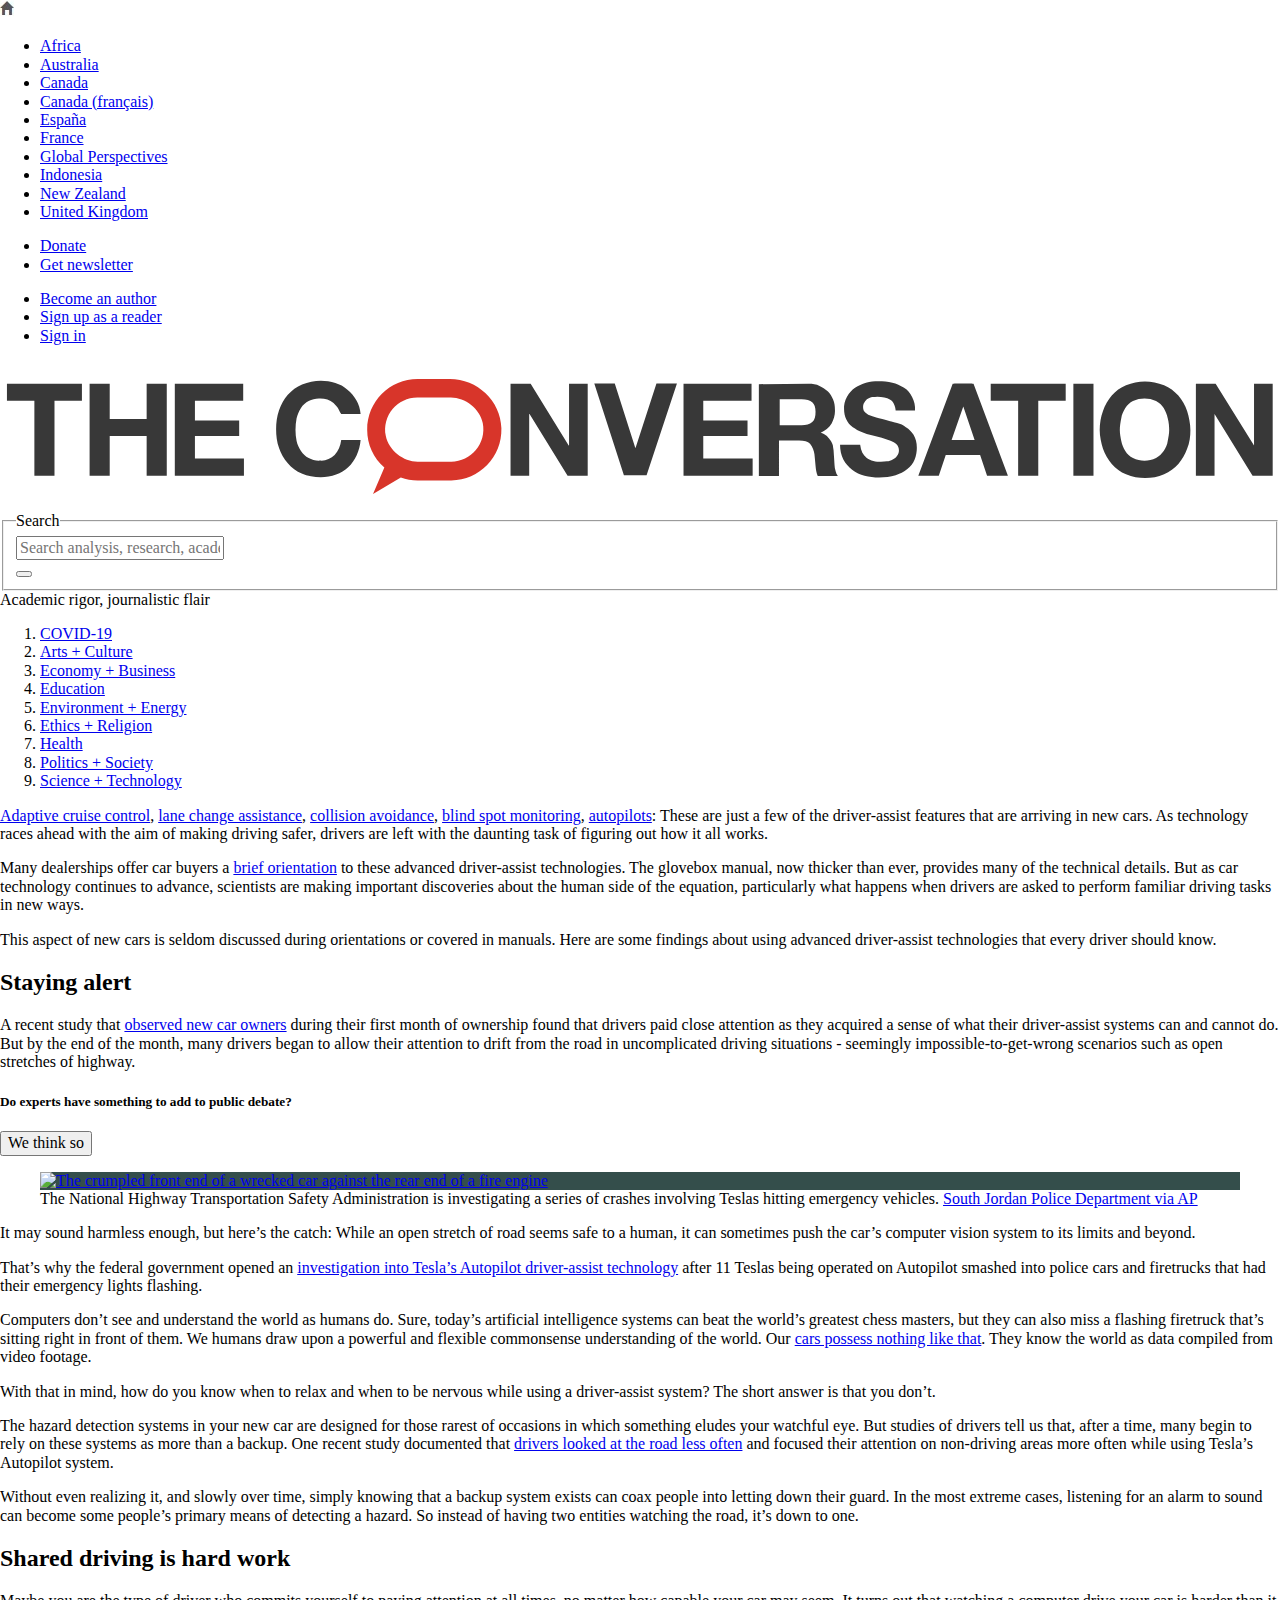
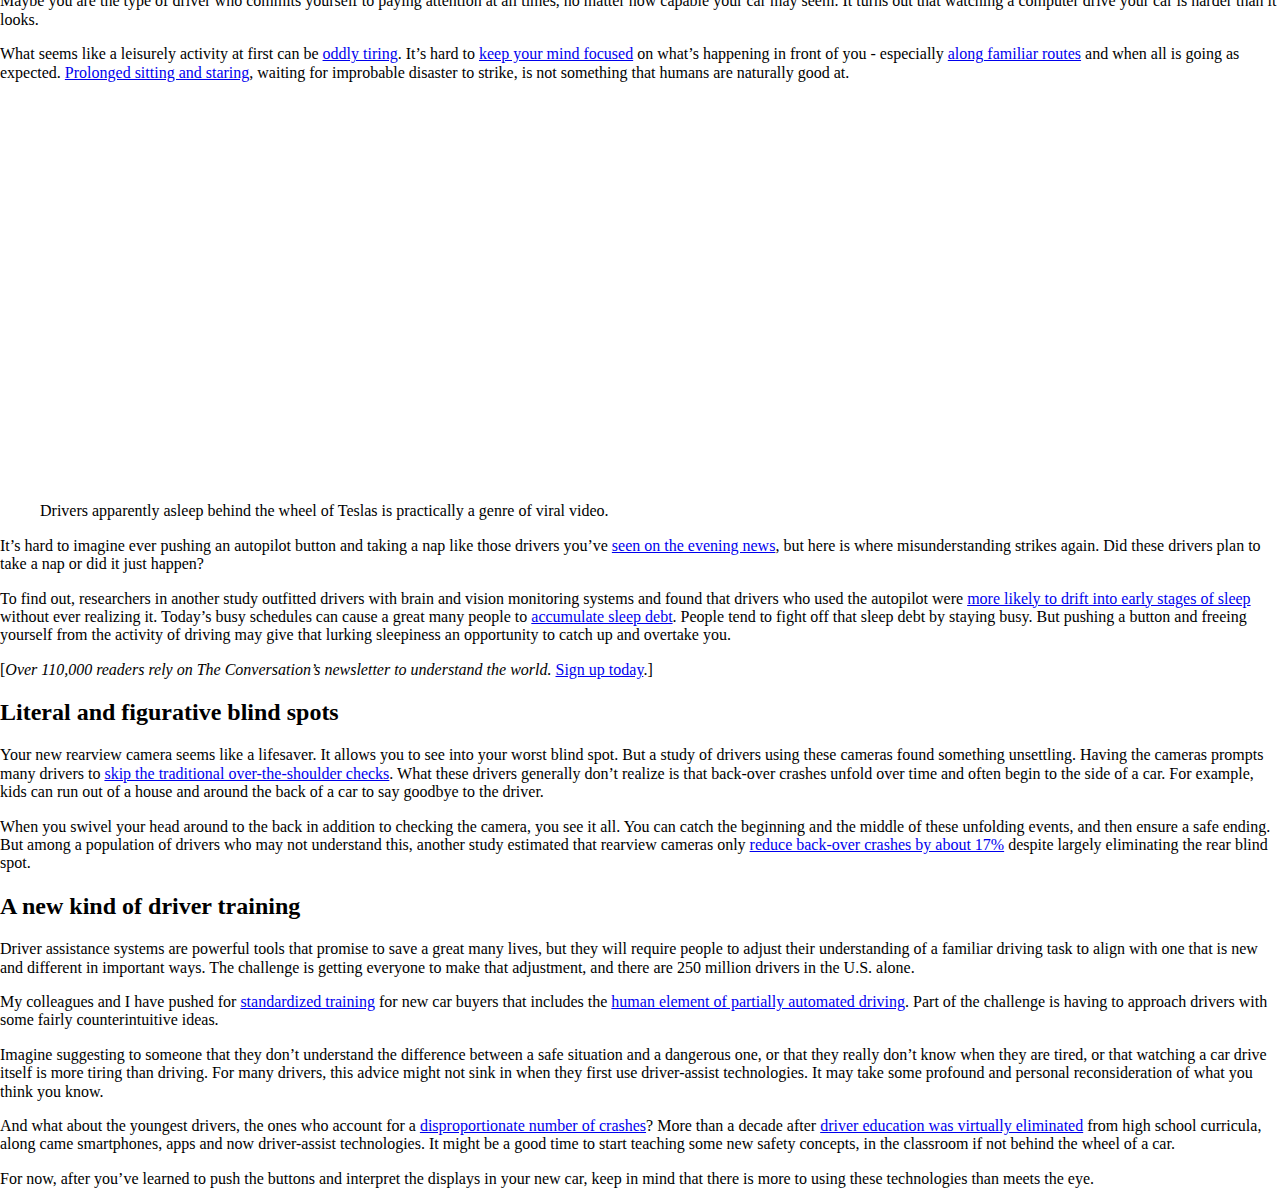
==== index2.html @ e0b4a84b "added main text and images, still needs revision" ====
<!DOCTYPE html>
<html lang="en">

<head>
    <meta charset="UTF-8">
    <meta http-equiv="X-UA-Compatible" content="IE=edge">
    <meta name="viewport" content="width=device-width, initial-scale=1.0">
    <title>Document</title>
    <link rel="stylesheet" href="style/normalize.css">
    <link rel="stylesheet" href="style/style.css">
</head>

<body>
    <div class="top-bar">
        <section class="top">
            <nav>
                <a href="https://theconversation.com/us">
                    <img src="imagenes/home.jpg" alt="home">
                </a>
            </nav>
            <nav class="top-bar">
                <ul class="menu">
                    <li class="region africa">
                        <a title="Africa edition" href="https://theconversation.com/africa">Africa</a>
                    </li>
                    <li class="region au">
                        <a title="Australia edition" href="https://theconversation.com/au">Australia</a>
                    </li>
                    <li class="region ca">
                        <a title="Canada edition" href="https://theconversation.com/ca">Canada</a>
                    </li>
                    <li class="region ca-fr">
                        <a title="Canada (français) edition" href="https://theconversation.com/ca-fr">Canada
                            (français)</a>
                    </li>
                    <li class="region es">
                        <a title="España edition" href="https://theconversation.com/es">España</a>
                    </li>
                    <li class="region fr">
                        <a title="France edition" href="https://theconversation.com/fr">France</a>
                    </li>
                    <li class="region global">
                        <a title="Global Perspectives edition" href="https://theconversation.com/global">Global
                            Perspectives</a>
                    </li>
                    <li class="region id">
                        <a title="Indonesia edition" href="https://theconversation.com/id">Indonesia</a>
                    </li>
                    <li class="region nz">
                        <a title="New Zealand edition" href="https://theconversation.com/nz">New Zealand</a>
                    </li>
                    <li class="region uk">
                        <a title="United Kingdom edition" href="https://theconversation.com/uk">United Kingdom</a>
                    </li>
                </ul>
            </nav>
            <nav class="promo">
                <ul class="topbar-item-list">
                    <li class="donate">
                        <a
                            href="https://donate.theconversation.com/us?utm_source=theconversation.com&amp;utm_medium=website&amp;utm_campaign=topbar">Donate</a>
                    </li>
                    <li>
                        <a title="Sign up to receive our daily email newsletter"
                            href="theconversation.com/us/newsletters/the-daily-3?utm_campaign=System&amp;utm_content=newsletter&amp;utm_medium=TopBar&amp;utm_source=theconversation.com">
                            Get newsletter
                        </a>
                    </li>
                </ul>
            </nav>
            <nav class="topbar-item-list">
                <ul>
                    <li class="author-signup">
                        <a href="theconversation.com/become-an-author">Become an author
                        </a>
                    </li>
                    <li class="reader-signup">
                        <a
                            href="theconversation.com/sign_up?return_to=/your-driver-assist-system-may-be-out-of-alignment-with-your-understanding-of-how-it-works-166471">Sign
                            up as a reader
                        </a>
                    </li>
                    <li class="reader-signin">
                        <a
                            href="theconversation.com/sign_in?return_to=/your-driver-assist-system-may-be-out-of-alignment-with-your-understanding-of-how-it-works-166471">Sign
                            in
                        </a>
                    </li>
                </ul>

            </nav>
        </section>
    </div>
    <section class="header">
        <div class="wrapper">
            <header class="cabecera">
                <a href="https://theconversation.com/us">
                    <img src="imagenes/logo-en-2dbf43368862bc522cc1bcb6ac5833fc.svg" alt="The conversation">
                </a>

                <!-- revisar esta parte post css-->

                <form class="masthead-search" action="/us/search" accept-charset="UTF-8" method="get">
                    <fieldset>
                        <legend>Search</legend>
                        <div class="row">
                            <div class="input-wrapper">
                                <label for="q"><i class="icon-search"></i></label>
                                <input type="text" name="q" id="q" value=""
                                    placeholder="Search analysis, research, academics…">
                            </div>
                            <button type="submit" class="button" value="Search"></button>
                        </div>
                    </fieldset>
                </form>
                <!-- revisar hasta aca-->
                <div class="tagline">
                    Academic rigor, journalistic flair
                </div>
            </header>
            <nav id="primary-nav">
                <ol>
                    <li class="covid-19">
                        <a class="idle" title="COVID-19" href="https://theconversation.com/us/covid-19">COVID-19
                        </a>
                    </li>
                    <li class="arts">
                        <a class="idle" title="Arts + Culture" href="https://theconversation.com/us/arts">Arts +
                            Culture</a>
                    </li>
                    <li class="business">
                        <a class="idle" title="Economy + Business"
                            href="https://theconversation.com/us/business">Economy + Business</a>
                    </li>
                    <li class="education">
                        <a class="idle" title="Education" href="https://theconversation.com/us/education">Education</a>
                    </li>
                    <li class="environment">
                        <a class="idle" title="Environment + Energy"
                            href="https://theconversation.com/us/environment">Environment + Energy</a>
                    </li>
                    <li class="ethics">
                        <a class="idle" title="Ethics + Religion" href="https://theconversation.com/us/ethics">Ethics +
                            Religion</a>
                    </li>
                    <li class="health">
                        <a class="idle" title="Health" href="https://theconversation.com/us/health">Health</a>
                    </li>
                    <li class="politics">
                        <a class="idle" title="Politics + Society"
                            href="https://theconversation.com/us/politics">Politics + Society</a>
                    </li>
                    <li class="technology">
                        <a class="current" title="Science + Technology"
                            href="https://theconversation.com/us/technology">Science + Technology</a>
                    </li>
                </ol>

            </nav>
        </div>
    </section>
    <div id="main">
        <!-- aca van las imagenes y el encabezado-->
        <div class="grid-ten large-grid-nine grid-last content-body content entry-content instapaper_body inline-promos"
            itemprop="articleBody">
            <p><a href="https://www.motortrend.com/features/adaptive-cruise-control/">Adaptive cruise control</a>, <a
                    href="https://www.jdpower.com/cars/shopping-guides/what-is-highway-driving-assist-and-how-does-it-work">lane
                    change assistance</a>, <a
                    href="https://www.pcmag.com/encyclopedia/term/collision-avoidance-system">collision avoidance</a>,
                <a href="https://www.motortrend.com/features/blind-spot-monitoring/">blind spot monitoring</a>, <a
                    href="https://www.automotive-technology.com/articles/the-world-of-autopilot-in-automotives">autopilots</a>:
                These are just a few of the driver-assist features that are arriving in new cars. As technology races
                ahead with the aim of making driving safer, drivers are left with the daunting task of figuring out how
                it all works. </p>

            <p>Many dealerships offer car buyers a <a href="https://doi.org/10.3141%2F2660-02">brief orientation</a> to
                these advanced driver-assist technologies. The glovebox manual, now thicker than ever, provides many of
                the technical details. But as car technology continues to advance, scientists are making important
                discoveries about the human side of the equation, particularly what happens when drivers are asked to
                perform familiar driving tasks in new ways. </p>

            <p>This aspect of new cars is seldom discussed during orientations or covered in manuals. Here are some
                findings about using advanced driver-assist technologies that every driver should know. </p>

            <h2>Staying alert</h2>

            <p>A recent study that <a
                    href="https://aaafoundation.org/understanding-the-impact-of-technology-do-advanced-driver-assistance-and-semi-automated-vehicle-systems-lead-to-improper-driving-behavior/">observed
                    new car owners</a> during their first month of ownership found that drivers paid close attention as
                they acquired a sense of what their driver-assist systems can and cannot do. But by the end of the
                month, many drivers began to allow their attention to drift from the road in uncomplicated driving
                situations - seemingly impossible-to-get-wrong scenarios such as open stretches of highway. </p>
            <div class="slot clear" data-id="17">
                <div class="promo">
                    <div class="MuiBoxroot-0-1-94 MuiBoxroot-0-1-95 makeStylesbox-0-1-93">
                        <div style="transition: opacity 300ms ease-in-out 0s; opacity: 1;">
                            <h5
                                class="MuiTypographyroot-0-1-110 makeStylestitle-0-1-96 MuiTypographyh5-0-1-119 makeStylesh5-0-1-101 MuiTypographycolorInherit-0-1-132">
                                Do experts have something to add to public debate?</h5><button
                                class="MuiButtonBaseroot-0-1-171 MuiButtonroot-0-1-143 makeStylesroot-0-1-141 MuiButtoncontained-0-1-151 makeStylesbutton-0-1-140 MuiButtoncontainedPrimary-0-1-152"
                                tabindex="0" type="button"><span class="MuiButtonlabel-0-1-144">We think so</span><span
                                    class="MuiTouchRippleroot-0-1-174"></span></button>
                        </div>
                    </div>
                </div>
            </div>

            <figure class="align-right zoomable">
                <a
                    href="https://images.theconversation.com/files/422490/original/file-20210921-19-3ij9sy.jpg?ixlib=rb-1.1.0&amp;q=45&amp;auto=format&amp;w=1000&amp;fit=clip">
                    <div class="placeholder-container"
                        style="--aspect-ratio-percent:133.33333333333331%;background-color:#344e4b"><img
                            alt="The crumpled front end of a wrecked car against the rear end of a fire engine"
                            class=" lazyloaded"
                            data-src="https://images.theconversation.com/files/422490/original/file-20210921-19-3ij9sy.jpg?ixlib=rb-1.1.0&amp;q=45&amp;auto=format&amp;w=237&amp;fit=clip"
                            data-srcset="https://images.theconversation.com/files/422490/original/file-20210921-19-3ij9sy.jpg?ixlib=rb-1.1.0&amp;q=45&amp;auto=format&amp;w=600&amp;h=800&amp;fit=crop&amp;dpr=1 600w, https://images.theconversation.com/files/422490/original/file-20210921-19-3ij9sy.jpg?ixlib=rb-1.1.0&amp;q=30&amp;auto=format&amp;w=600&amp;h=800&amp;fit=crop&amp;dpr=2 1200w, https://images.theconversation.com/files/422490/original/file-20210921-19-3ij9sy.jpg?ixlib=rb-1.1.0&amp;q=15&amp;auto=format&amp;w=600&amp;h=800&amp;fit=crop&amp;dpr=3 1800w, https://images.theconversation.com/files/422490/original/file-20210921-19-3ij9sy.jpg?ixlib=rb-1.1.0&amp;q=45&amp;auto=format&amp;w=754&amp;h=1005&amp;fit=crop&amp;dpr=1 754w, https://images.theconversation.com/files/422490/original/file-20210921-19-3ij9sy.jpg?ixlib=rb-1.1.0&amp;q=30&amp;auto=format&amp;w=754&amp;h=1005&amp;fit=crop&amp;dpr=2 1508w, https://images.theconversation.com/files/422490/original/file-20210921-19-3ij9sy.jpg?ixlib=rb-1.1.0&amp;q=15&amp;auto=format&amp;w=754&amp;h=1005&amp;fit=crop&amp;dpr=3 2262w"
                            sizes="(min-width: 1466px) 754px, (max-width: 599px) 100vw, (min-width: 600px) 600px, 237px"
                            srcset="https://images.theconversation.com/files/422490/original/file-20210921-19-3ij9sy.jpg?ixlib=rb-1.1.0&amp;q=45&amp;auto=format&amp;w=600&amp;h=800&amp;fit=crop&amp;dpr=1 600w, https://images.theconversation.com/files/422490/original/file-20210921-19-3ij9sy.jpg?ixlib=rb-1.1.0&amp;q=30&amp;auto=format&amp;w=600&amp;h=800&amp;fit=crop&amp;dpr=2 1200w, https://images.theconversation.com/files/422490/original/file-20210921-19-3ij9sy.jpg?ixlib=rb-1.1.0&amp;q=15&amp;auto=format&amp;w=600&amp;h=800&amp;fit=crop&amp;dpr=3 1800w, https://images.theconversation.com/files/422490/original/file-20210921-19-3ij9sy.jpg?ixlib=rb-1.1.0&amp;q=45&amp;auto=format&amp;w=754&amp;h=1005&amp;fit=crop&amp;dpr=1 754w, https://images.theconversation.com/files/422490/original/file-20210921-19-3ij9sy.jpg?ixlib=rb-1.1.0&amp;q=30&amp;auto=format&amp;w=754&amp;h=1005&amp;fit=crop&amp;dpr=2 1508w, https://images.theconversation.com/files/422490/original/file-20210921-19-3ij9sy.jpg?ixlib=rb-1.1.0&amp;q=15&amp;auto=format&amp;w=754&amp;h=1005&amp;fit=crop&amp;dpr=3 2262w"
                            src="https://images.theconversation.com/files/422490/original/file-20210921-19-3ij9sy.jpg?ixlib=rb-1.1.0&amp;q=45&amp;auto=format&amp;w=237&amp;fit=clip">
                    </div>
                    <div class="enlarge_hint"></div>
                </a>
                <figcaption>
                    <span class="caption">The National Highway Transportation Safety Administration is investigating a
                        series of crashes involving Teslas hitting emergency vehicles.</span>
                    <span class="attribution"><a class="source"
                            href="https://newsroom.ap.org/detail/TeslaCrashUtah/135a0ad365bc49db8376c2238c305377/photo">South
                            Jordan Police Department via AP</a></span>
                </figcaption>
            </figure>

            <p>It may sound harmless enough, but here’s the catch: While an open stretch of road seems safe to a human,
                it can sometimes push the car’s computer vision system to its limits and beyond.</p>

            <p>That’s why the federal government opened an <a
                    href="https://theconversation.com/why-the-feds-are-investigating-teslas-autopilot-and-what-that-means-for-the-future-of-self-driving-cars-166307">investigation
                    into Tesla’s Autopilot driver-assist technology</a> after 11 Teslas being operated on Autopilot
                smashed into police cars and firetrucks that had their emergency lights flashing.</p>

            <p>Computers don’t see and understand the world as humans do. Sure, today’s artificial intelligence systems
                can beat the world’s greatest chess masters, but they can also miss a flashing firetruck that’s sitting
                right in front of them. We humans draw upon a powerful and flexible commonsense understanding of the
                world. Our <a
                    href="https://theconversation.com/an-ai-expert-explains-why-its-hard-to-give-computers-something-you-take-for-granted-common-sense-165600">cars
                    possess nothing like that</a>. They know the world as data compiled from video footage. </p>

            <p>With that in mind, how do you know when to relax and when to be nervous while using a driver-assist
                system? The short answer is that you don’t.</p>

            <p>The hazard detection systems in your new car are designed for those rarest of occasions in which
                something eludes your watchful eye. But studies of drivers tell us that, after a time, many begin to
                rely on these systems as more than a backup. One recent study documented that <a
                    href="https://doi.org/10.1016/j.aap.2021.106348">drivers looked at the road less often</a> and
                focused their attention on non-driving areas more often while using Tesla’s Autopilot system. </p>

            <p>Without even realizing it, and slowly over time, simply knowing that a backup system exists can coax
                people into letting down their guard. In the most extreme cases, listening for an alarm to sound can
                become some people’s primary means of detecting a hazard. So instead of having two entities watching the
                road, it’s down to one.</p>

            <h2>Shared driving is hard work</h2>

            <p>Maybe you are the type of driver who commits yourself to paying attention at all times, no matter how
                capable your car may seem. It turns out that watching a computer drive your car is harder than it looks.
            </p>

            <p>What seems like a leisurely activity at first can be <a
                    href="https://doi.org/10.1518%2F001872008X312152">oddly tiring</a>. It’s hard to <a
                    href="https://doi.org/10.1177%2F0018720813495280">keep your mind focused</a> on what’s happening in
                front of you - especially <a href="https://doi.org/10.1016/j.aap.2013.04.003">along familiar routes</a>
                and when all is going as expected. <a href="https://doi.org/10.1080%2F17470214808416738">Prolonged
                    sitting and staring</a>, waiting for improbable disaster to strike, is not something that humans are
                naturally good at. </p>

            <figure>
                <div class="placeholder-container" style="--aspect-ratio-percent:56.25%;background-color:#fff"><iframe
                        class=" lazyloaded"
                        data-src="https://www.youtube.com/embed/fc-ZWkcltec?wmode=transparent&amp;start=0"
                        frameborder="0" allowfullscreen="" width="100%" height="400"></iframe></div>
                <figcaption><span class="caption">Drivers apparently asleep behind the wheel of Teslas is practically a
                        genre of viral video.</span></figcaption>
            </figure>

            <p>It’s hard to imagine ever pushing an autopilot button and taking a nap like those drivers you’ve <a
                    href="https://www.nbcnews.com/nightly-news/video/tesla-driver-caught-on-camera-apparently-asleep-at-the-wheel-68543557694">seen
                    on the evening news</a>, but here is where misunderstanding strikes again. Did these drivers plan to
                take a nap or did it just happen? </p>

            <p>To find out, researchers in another study outfitted drivers with brain and vision monitoring systems and
                found that drivers who used the autopilot were <a href="https://doi.org/10.1093/sleep/zsz067.192">more
                    likely to drift into early stages of sleep</a> without ever realizing it. Today’s busy schedules can
                cause a great many people to <a
                    href="https://sleepeducation.org/cdc-americans-sleep-deprived/">accumulate sleep debt</a>. People
                tend to fight off that sleep debt by staying busy. But pushing a button and freeing yourself from the
                activity of driving may give that lurking sleepiness an opportunity to catch up and overtake you. </p>

            <p>[<em>Over 110,000 readers rely on The Conversation’s newsletter to understand the world.</em> <a
                    href="https://theconversation.com/us/newsletters/the-daily-3?utm_source=TCUS&amp;utm_medium=inline-link&amp;utm_campaign=newsletter-text&amp;utm_content=100Ksignup">Sign
                    up today</a>.]</p>

            <h2>Literal and figurative blind spots</h2>

            <p>Your new rearview camera seems like a lifesaver. It allows you to see into your worst blind spot. But a
                study of drivers using these cameras found something unsettling. Having the cameras prompts many drivers
                to <a href="https://doi.org/10.1016/j.aap.2015.11.030">skip the traditional over-the-shoulder
                    checks</a>. What these drivers generally don’t realize is that back-over crashes unfold over time
                and often begin to the side of a car. For example, kids can run out of a house and around the back of a
                car to say goodbye to the driver. </p>

            <p>When you swivel your head around to the back in addition to checking the camera, you see it all. You can
                catch the beginning and the middle of these unfolding events, and then ensure a safe ending. But among a
                population of drivers who may not understand this, another study estimated that rearview cameras only <a
                    href="https://doi.org/10.1080/15389588.2017.1317758">reduce back-over crashes by about 17%</a>
                despite largely eliminating the rear blind spot.</p>

            <h2>A new kind of driver training</h2>

            <p>Driver assistance systems are powerful tools that promise to save a great many lives, but they will
                require people to adjust their understanding of a familiar driving task to align with one that is new
                and different in important ways. The challenge is getting everyone to make that adjustment, and there
                are 250 million drivers in the U.S. alone. </p>

            <p>My colleagues and I have pushed for <a href="https://doi.org/10.1177%2F1555343419830901">standardized
                    training</a> for new car buyers that includes the <a href="https://doi.org/10.1145/2830565">human
                    element of partially automated driving</a>. Part of the challenge is having to approach drivers with
                some fairly counterintuitive ideas. </p>

            <p>Imagine suggesting to someone that they don’t understand the difference between a safe situation and a
                dangerous one, or that they really don’t know when they are tired, or that watching a car drive itself
                is more tiring than driving. For many drivers, this advice might not sink in when they first use
                driver-assist technologies. It may take some profound and personal reconsideration of what you think you
                know.</p>

            <p>And what about the youngest drivers, the ones who account for a <a
                    href="https://aaafoundation.org/rates-motor-vehicle-crashes-injuries-deaths-relation-driver-age-united-states-2014-2015/">disproportionate
                    number of crashes</a>? More than a decade after <a
                    href="https://www.sfgate.com/bayarea/article/High-schools-curb-driver-s-ed-as-interest-dies-3287757.php">driver
                    education was virtually eliminated</a> from high school curricula, along came smartphones, apps and
                now driver-assist technologies. It might be a good time to start teaching some new safety concepts, in
                the classroom if not behind the wheel of a car. </p>

            <p>For now, after you’ve learned to push the buttons and interpret the displays in your new car, keep in
                mind that there is more to using these technologies than meets the eye.</p>
        </div>
        <!-- lo de arriba fue copypasteado y tiene q ser filtrado-->
    </div>
</body>

</html>
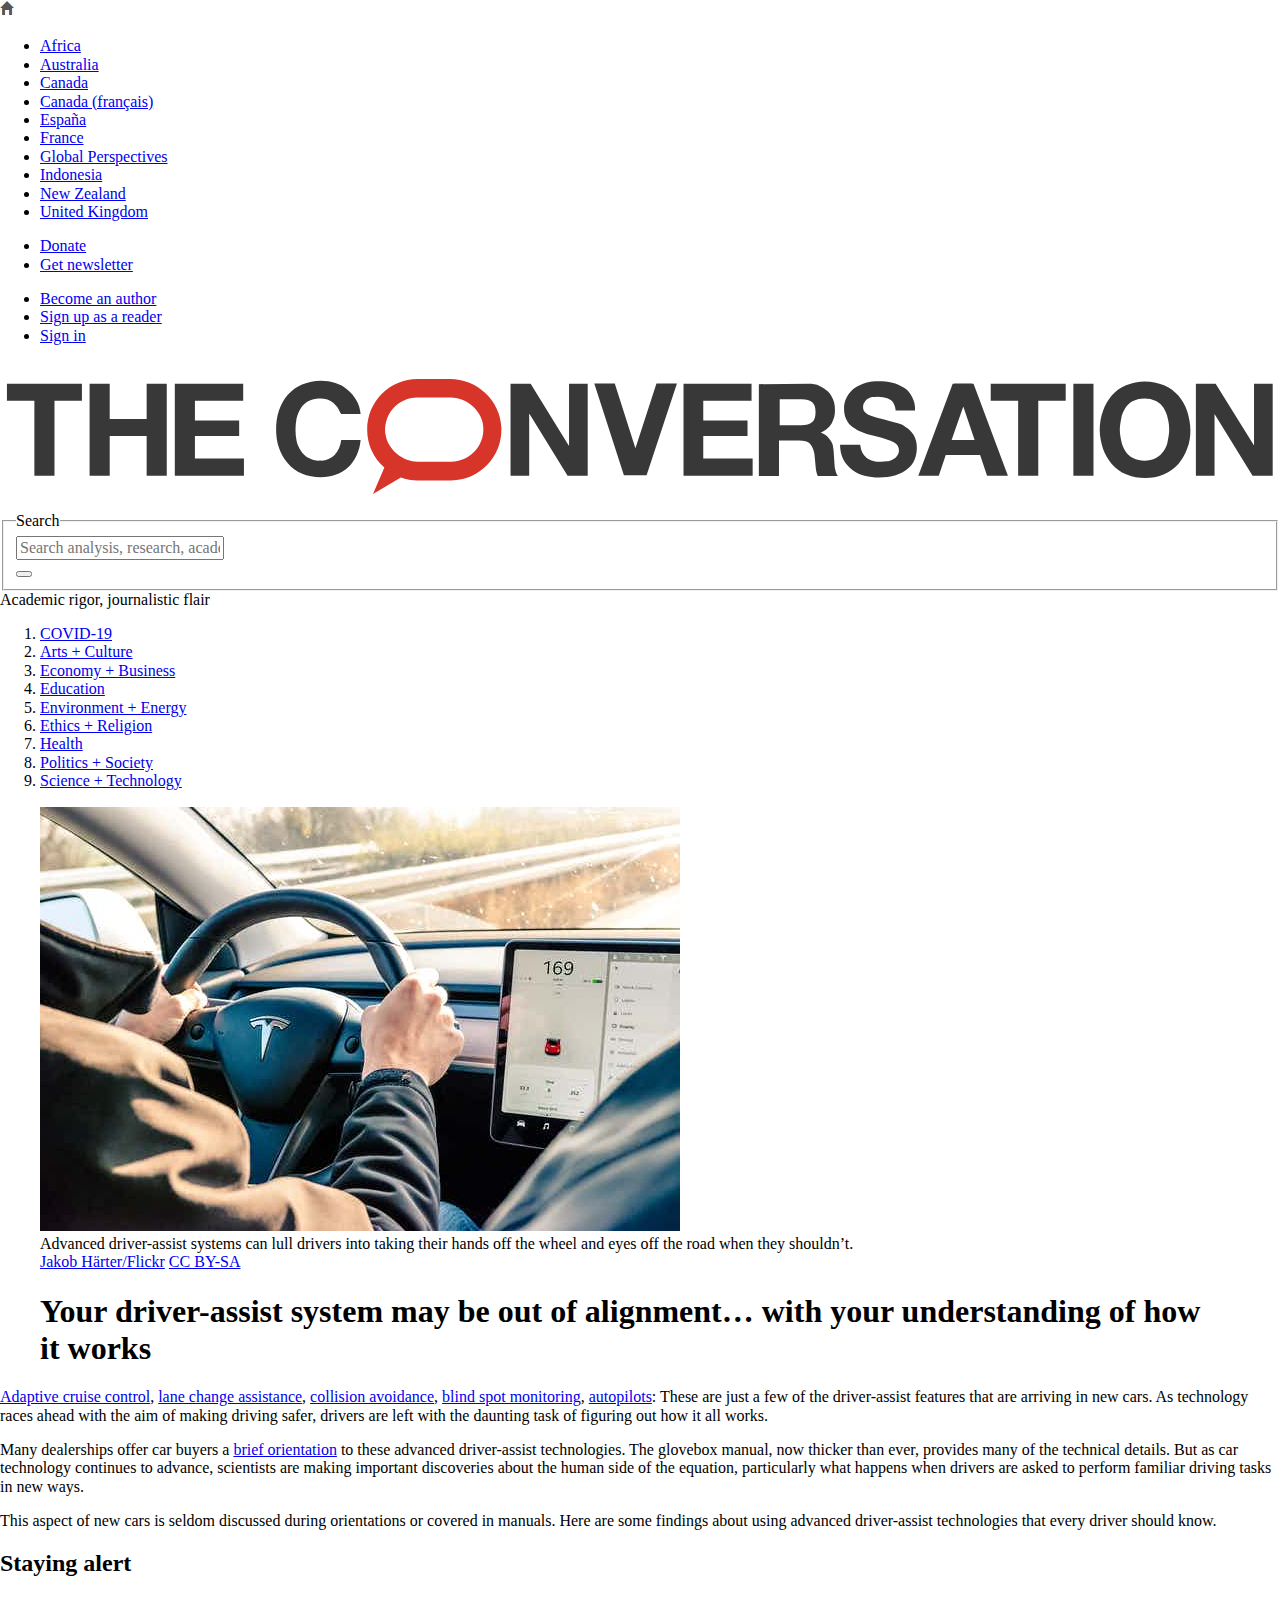
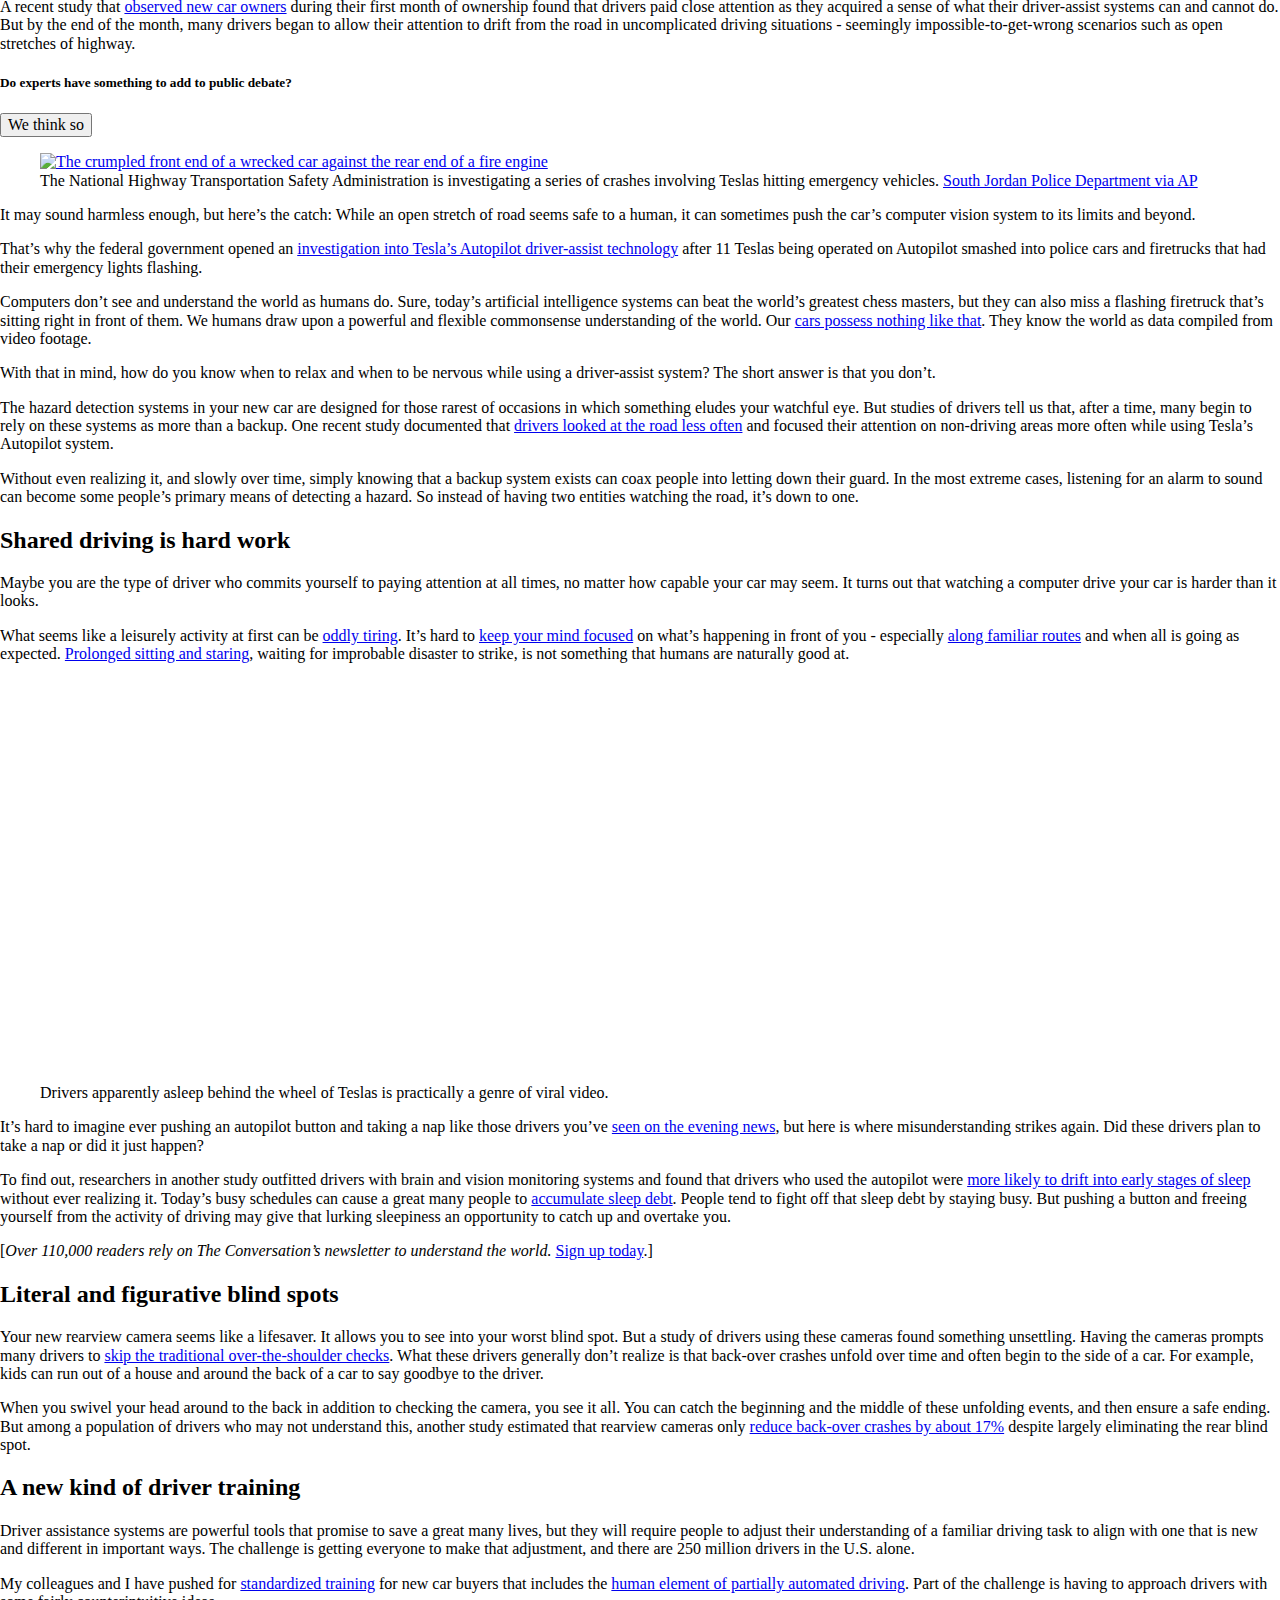
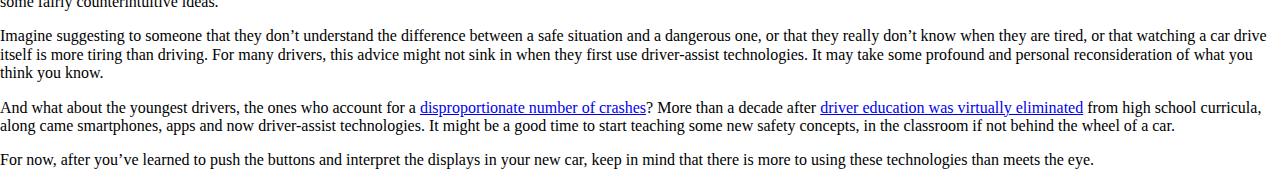
==== commit 2ba1248e: "little details to index2.html, add main image and text" ====
--- a/index2.html
+++ b/index2.html
@@ -100,7 +100,7 @@
 
                 <!-- revisar esta parte post css-->
 
-                <form class="masthead-search" action="/us/search" accept-charset="UTF-8" method="get">
+                <form class="masthead-search" action="https://theconversation.com/us/search" accept-charset="UTF-8" method="get">
                     <fieldset>
                         <legend>Search</legend>
                         <div class="row">
@@ -160,6 +160,33 @@
         </div>
     </section>
     <div id="main">
+        <figure class="magazine">
+            <div class="image">
+                <img src="imagenes/file-20210921-17-1y97clo.jpg" alt="Interior of a car, driver's hands on the steering wheel, a computer display mounted on the dashboard">
+            </div>
+            <div class="wrapper">
+                <figcaption>Advanced driver-assist systems can lull drivers into taking their hands off the wheel and eyes off the road when they shouldn’t.</figcaption>
+                <span class="link">
+                    <a class="source" href="https://www.flickr.com/photos/jayuny/32070962248">Jakob Härter/Flickr</a>
+                    <a class="license" href="http://creativecommons.org/licenses/by-sa/4.0/">CC BY-SA</a>
+                </span>
+            </div>
+            <div class="tytle">
+                <div class="wrapper">
+                    <header class="content-header-container">
+                        <h1 class="entry-title">
+                            <strong>
+                              Your <span class="nobr">driver-assist</span> system may be out of alignment… with your understanding of how it&nbsp;works
+                            </strong>
+                          </h1>
+
+                    </header>
+                </div>
+            </div>
+        </figure>
+
+
+
         <!-- aca van las imagenes y el encabezado-->
         <div class="grid-ten large-grid-nine grid-last content-body content entry-content instapaper_body inline-promos"
             itemprop="articleBody">
@@ -171,7 +198,8 @@
                     href="https://www.automotive-technology.com/articles/the-world-of-autopilot-in-automotives">autopilots</a>:
                 These are just a few of the driver-assist features that are arriving in new cars. As technology races
                 ahead with the aim of making driving safer, drivers are left with the daunting task of figuring out how
-                it all works. </p>
+                it all works.
+            </p>
 
             <p>Many dealerships offer car buyers a <a href="https://doi.org/10.3141%2F2660-02">brief orientation</a> to
                 these advanced driver-assist technologies. The glovebox manual, now thicker than ever, provides many of
@@ -208,14 +236,9 @@
             <figure class="align-right zoomable">
                 <a
                     href="https://images.theconversation.com/files/422490/original/file-20210921-19-3ij9sy.jpg?ixlib=rb-1.1.0&amp;q=45&amp;auto=format&amp;w=1000&amp;fit=clip">
-                    <div class="placeholder-container"
-                        style="--aspect-ratio-percent:133.33333333333331%;background-color:#344e4b"><img
+                    <div class="placeholder-container"><img
                             alt="The crumpled front end of a wrecked car against the rear end of a fire engine"
                             class=" lazyloaded"
-                            data-src="https://images.theconversation.com/files/422490/original/file-20210921-19-3ij9sy.jpg?ixlib=rb-1.1.0&amp;q=45&amp;auto=format&amp;w=237&amp;fit=clip"
-                            data-srcset="https://images.theconversation.com/files/422490/original/file-20210921-19-3ij9sy.jpg?ixlib=rb-1.1.0&amp;q=45&amp;auto=format&amp;w=600&amp;h=800&amp;fit=crop&amp;dpr=1 600w, https://images.theconversation.com/files/422490/original/file-20210921-19-3ij9sy.jpg?ixlib=rb-1.1.0&amp;q=30&amp;auto=format&amp;w=600&amp;h=800&amp;fit=crop&amp;dpr=2 1200w, https://images.theconversation.com/files/422490/original/file-20210921-19-3ij9sy.jpg?ixlib=rb-1.1.0&amp;q=15&amp;auto=format&amp;w=600&amp;h=800&amp;fit=crop&amp;dpr=3 1800w, https://images.theconversation.com/files/422490/original/file-20210921-19-3ij9sy.jpg?ixlib=rb-1.1.0&amp;q=45&amp;auto=format&amp;w=754&amp;h=1005&amp;fit=crop&amp;dpr=1 754w, https://images.theconversation.com/files/422490/original/file-20210921-19-3ij9sy.jpg?ixlib=rb-1.1.0&amp;q=30&amp;auto=format&amp;w=754&amp;h=1005&amp;fit=crop&amp;dpr=2 1508w, https://images.theconversation.com/files/422490/original/file-20210921-19-3ij9sy.jpg?ixlib=rb-1.1.0&amp;q=15&amp;auto=format&amp;w=754&amp;h=1005&amp;fit=crop&amp;dpr=3 2262w"
-                            sizes="(min-width: 1466px) 754px, (max-width: 599px) 100vw, (min-width: 600px) 600px, 237px"
-                            srcset="https://images.theconversation.com/files/422490/original/file-20210921-19-3ij9sy.jpg?ixlib=rb-1.1.0&amp;q=45&amp;auto=format&amp;w=600&amp;h=800&amp;fit=crop&amp;dpr=1 600w, https://images.theconversation.com/files/422490/original/file-20210921-19-3ij9sy.jpg?ixlib=rb-1.1.0&amp;q=30&amp;auto=format&amp;w=600&amp;h=800&amp;fit=crop&amp;dpr=2 1200w, https://images.theconversation.com/files/422490/original/file-20210921-19-3ij9sy.jpg?ixlib=rb-1.1.0&amp;q=15&amp;auto=format&amp;w=600&amp;h=800&amp;fit=crop&amp;dpr=3 1800w, https://images.theconversation.com/files/422490/original/file-20210921-19-3ij9sy.jpg?ixlib=rb-1.1.0&amp;q=45&amp;auto=format&amp;w=754&amp;h=1005&amp;fit=crop&amp;dpr=1 754w, https://images.theconversation.com/files/422490/original/file-20210921-19-3ij9sy.jpg?ixlib=rb-1.1.0&amp;q=30&amp;auto=format&amp;w=754&amp;h=1005&amp;fit=crop&amp;dpr=2 1508w, https://images.theconversation.com/files/422490/original/file-20210921-19-3ij9sy.jpg?ixlib=rb-1.1.0&amp;q=15&amp;auto=format&amp;w=754&amp;h=1005&amp;fit=crop&amp;dpr=3 2262w"
                             src="https://images.theconversation.com/files/422490/original/file-20210921-19-3ij9sy.jpg?ixlib=rb-1.1.0&amp;q=45&amp;auto=format&amp;w=237&amp;fit=clip">
                     </div>
                     <div class="enlarge_hint"></div>
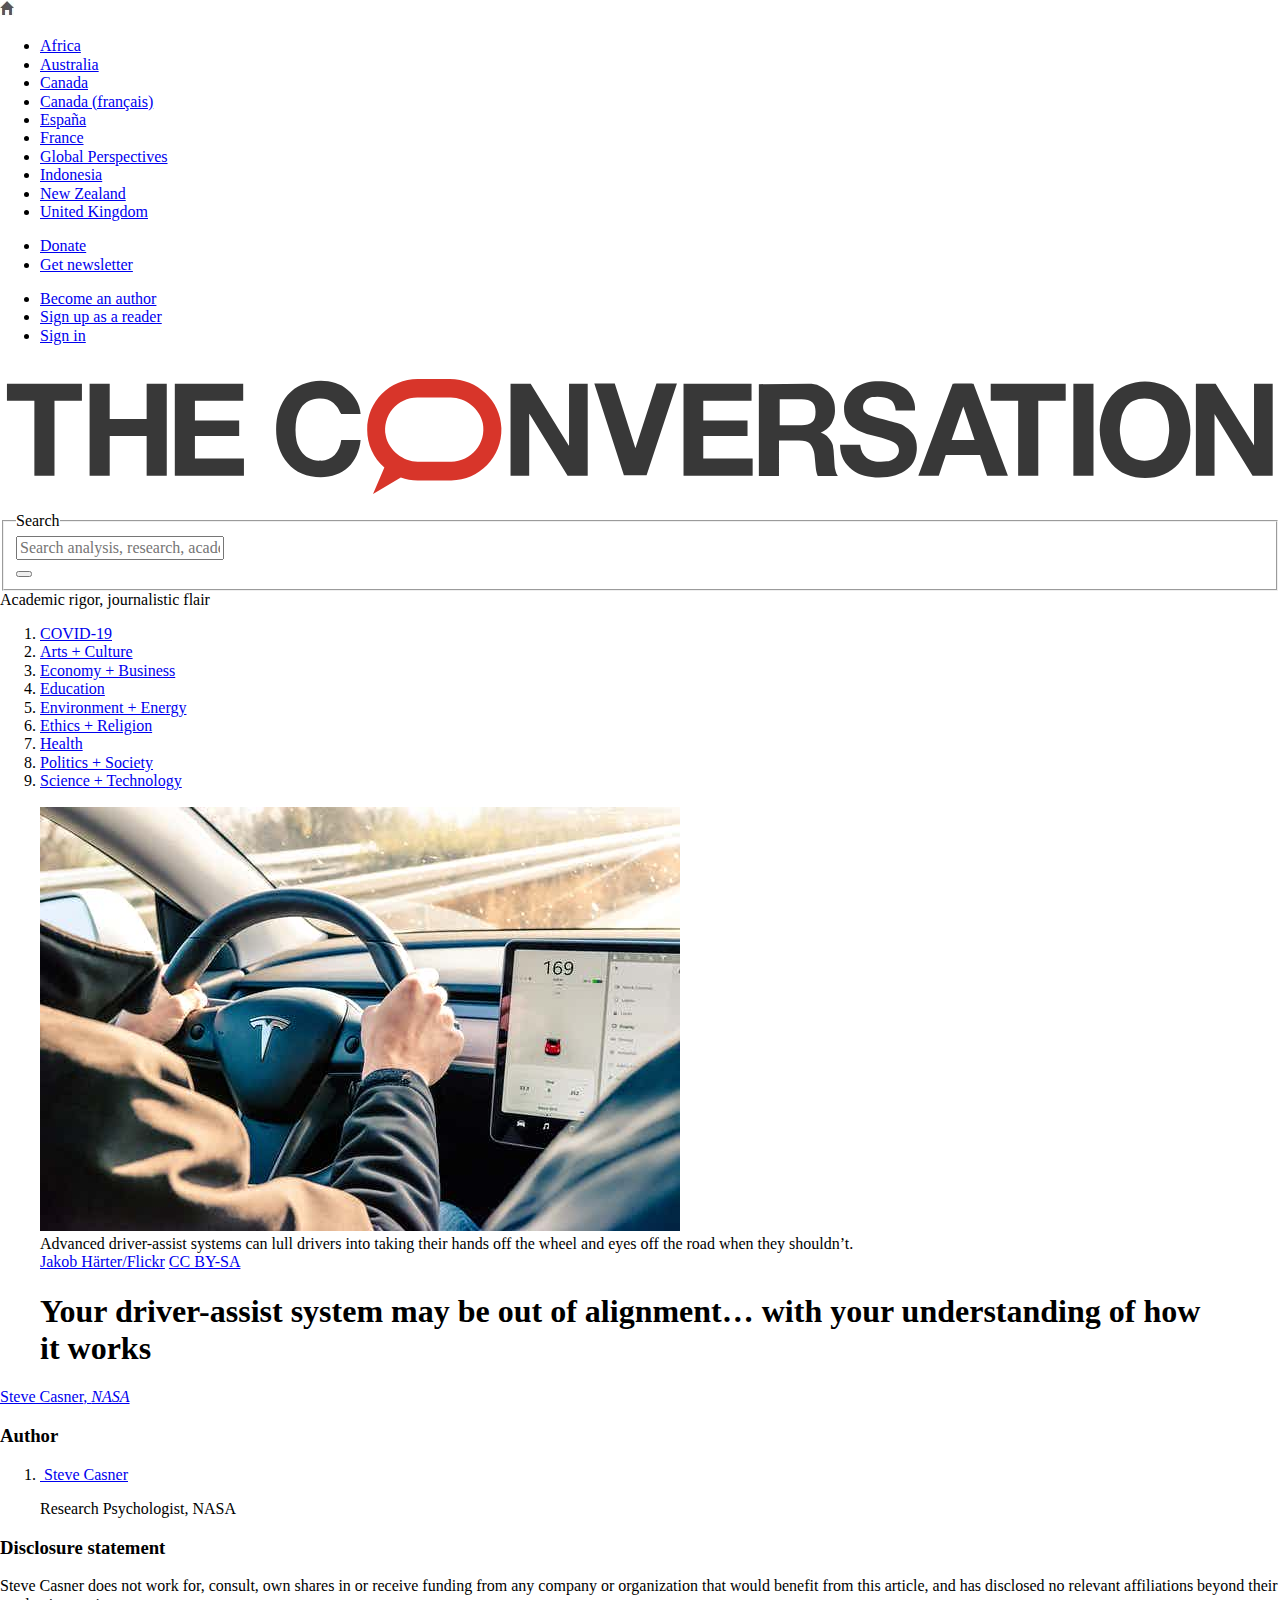
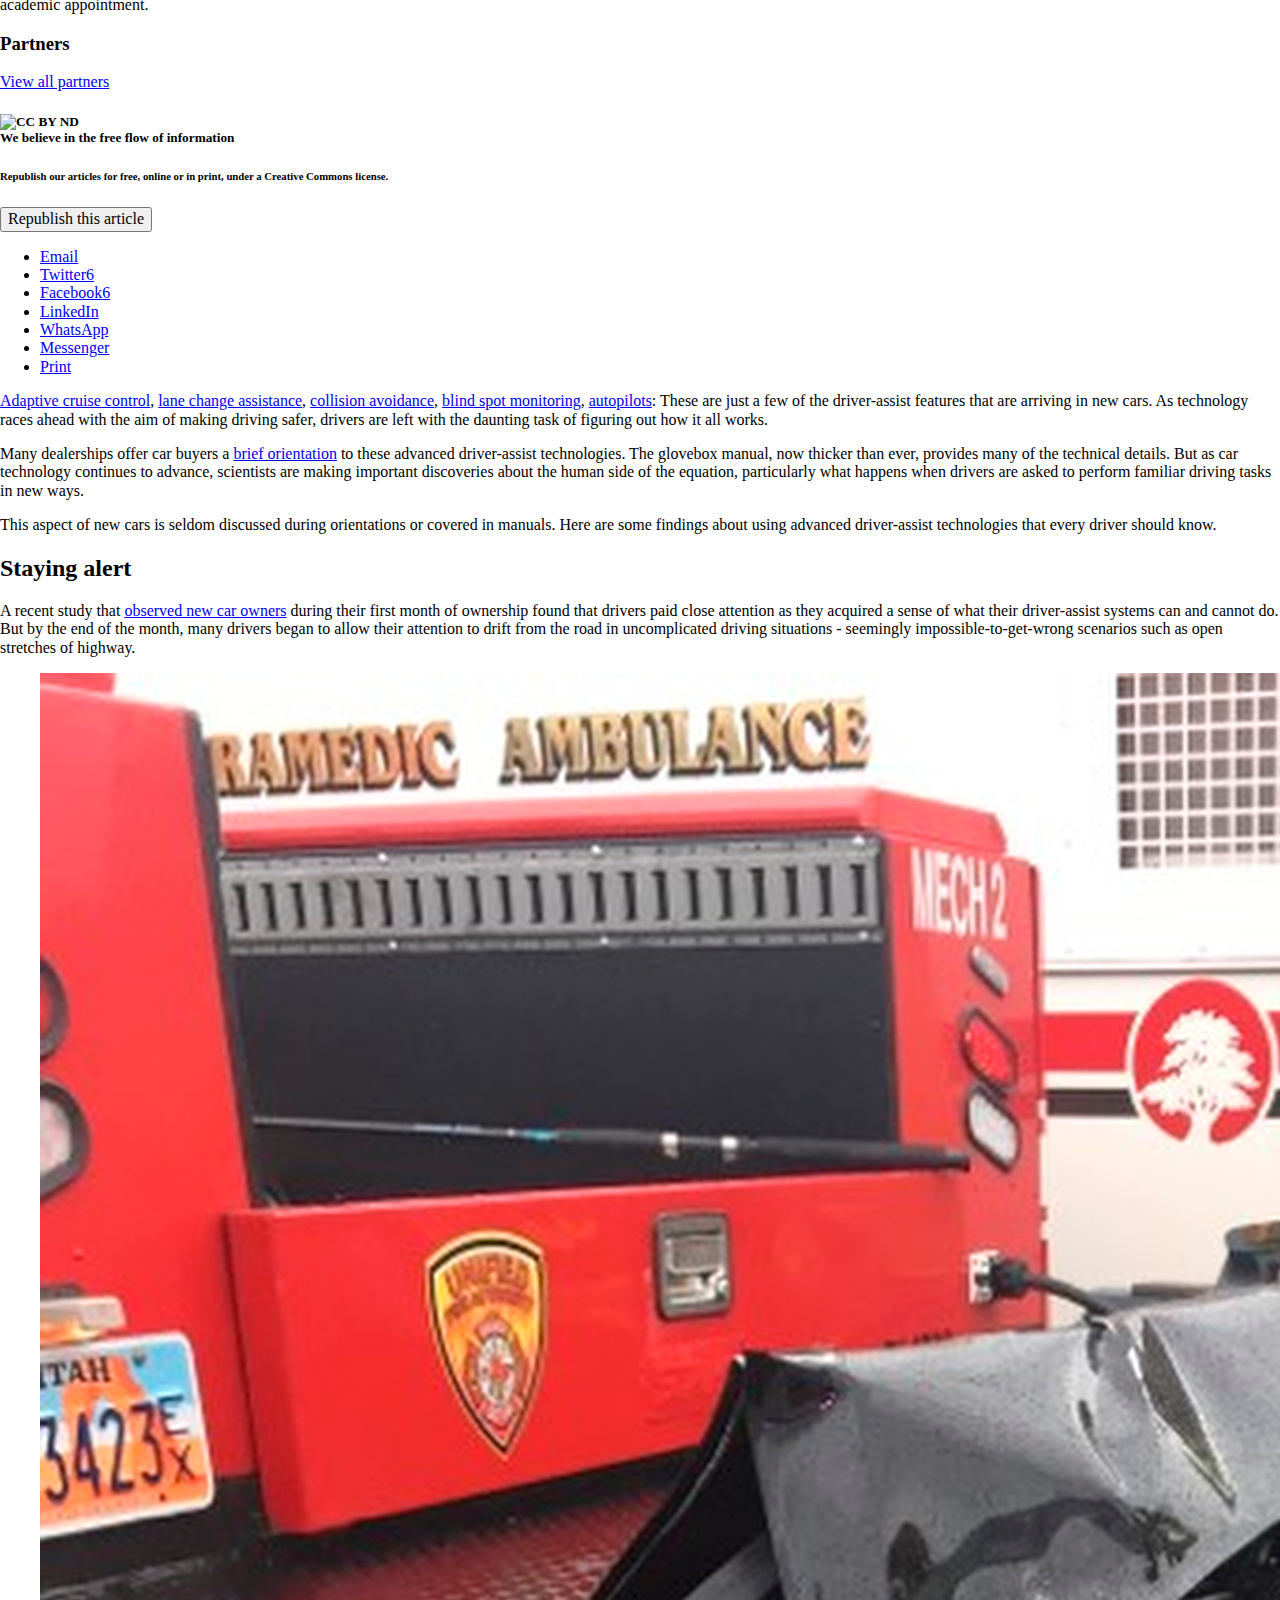
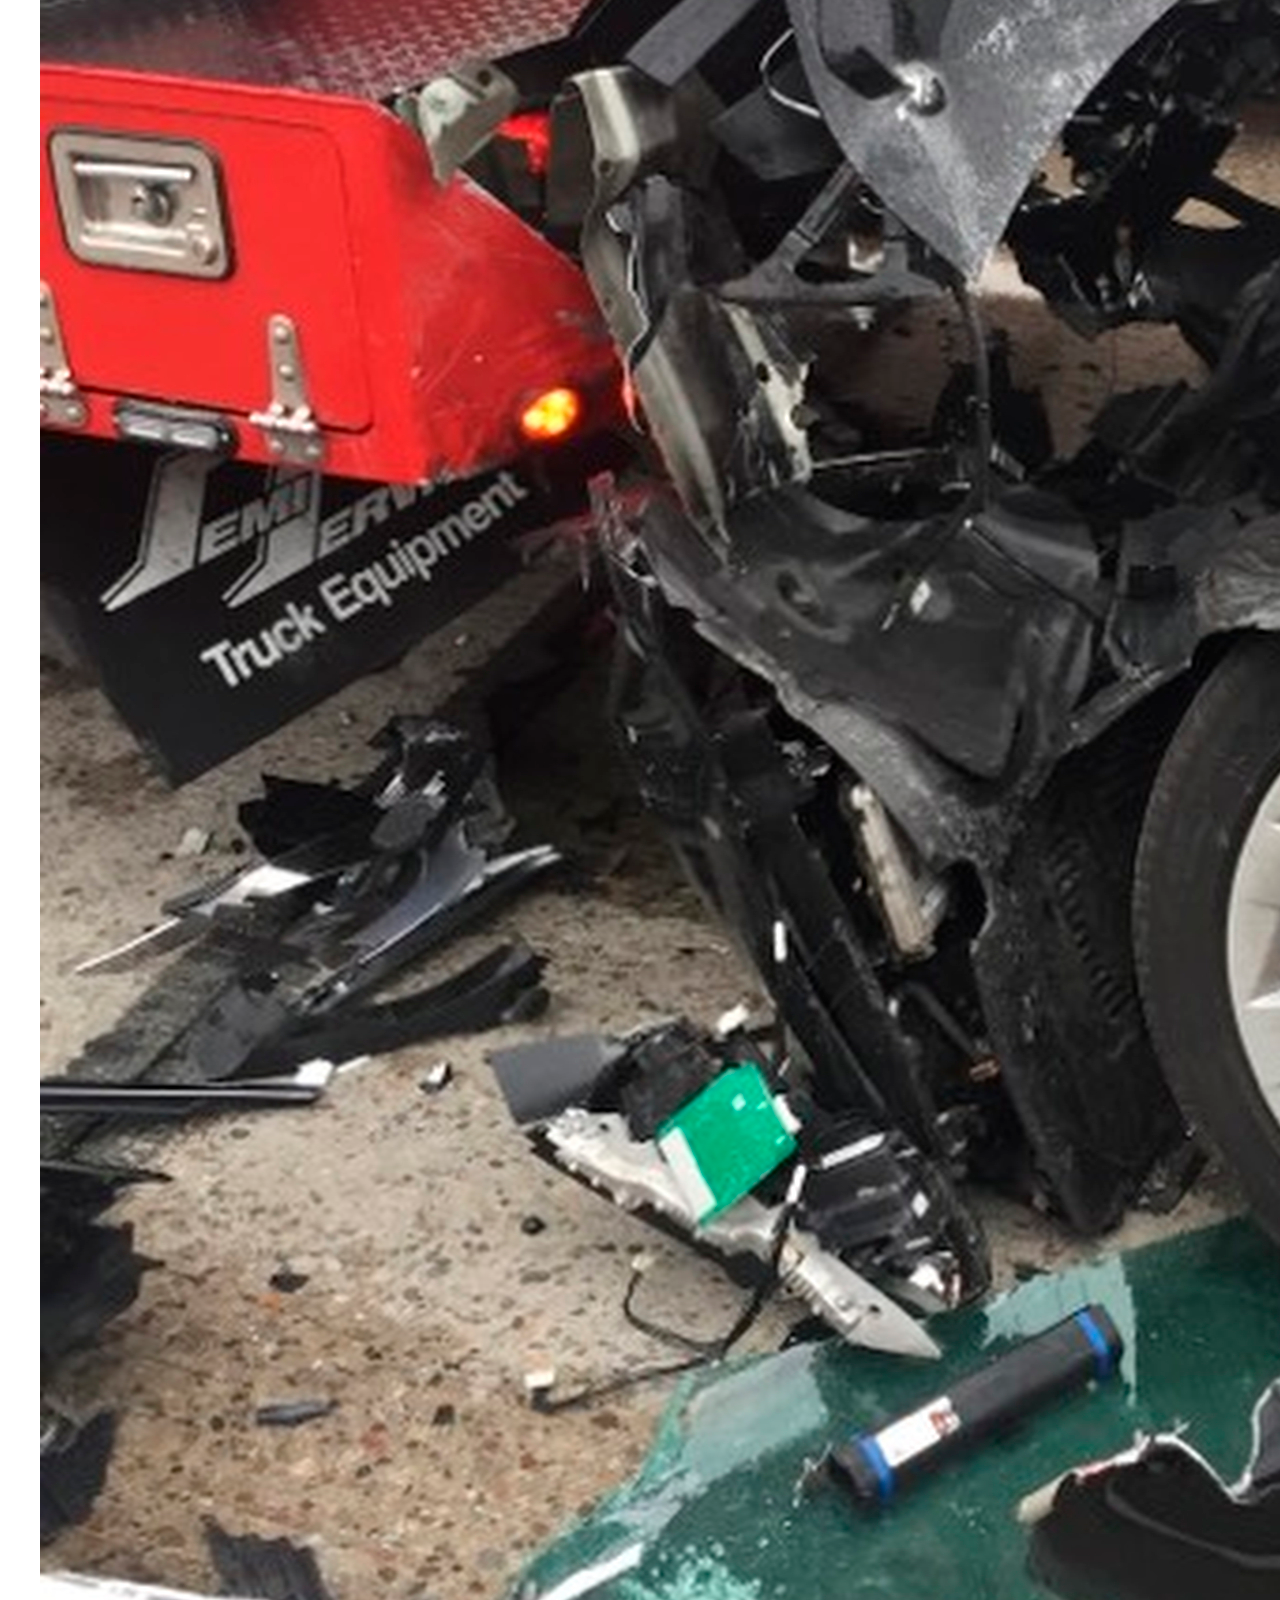
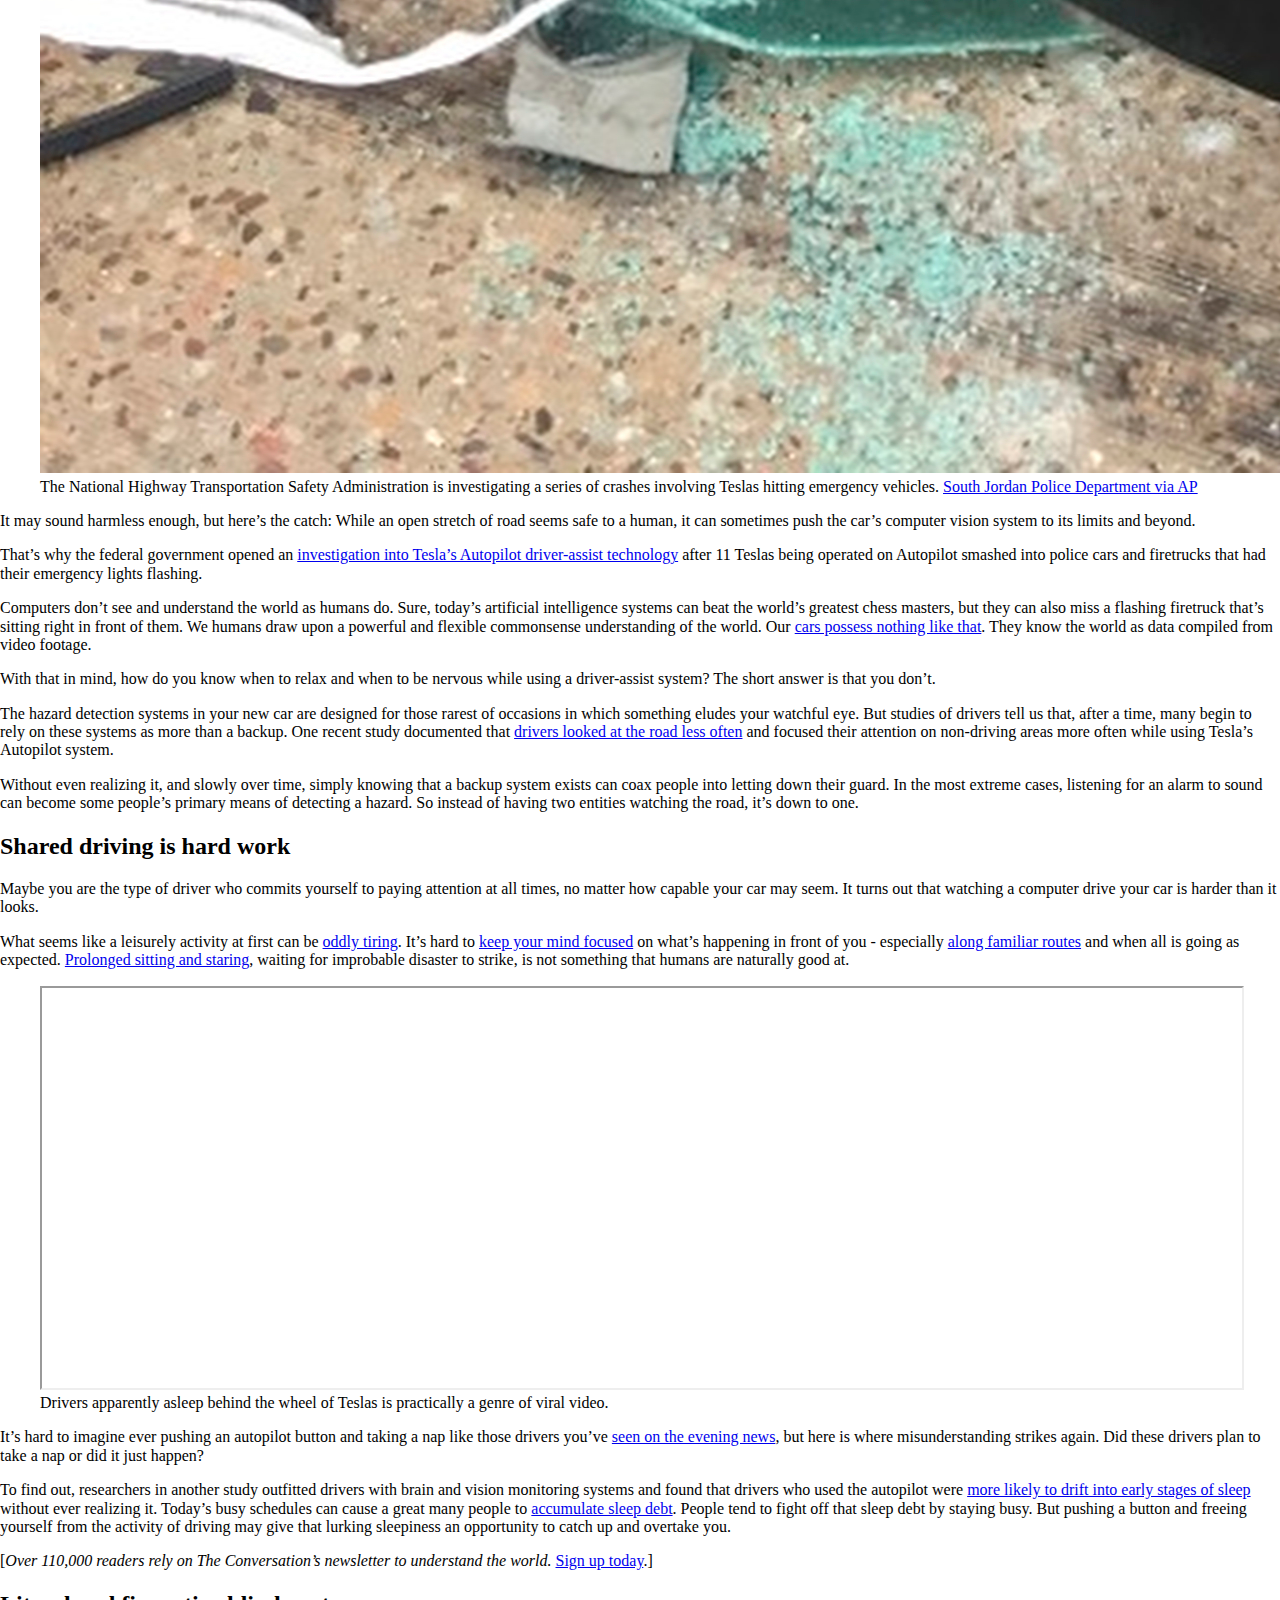
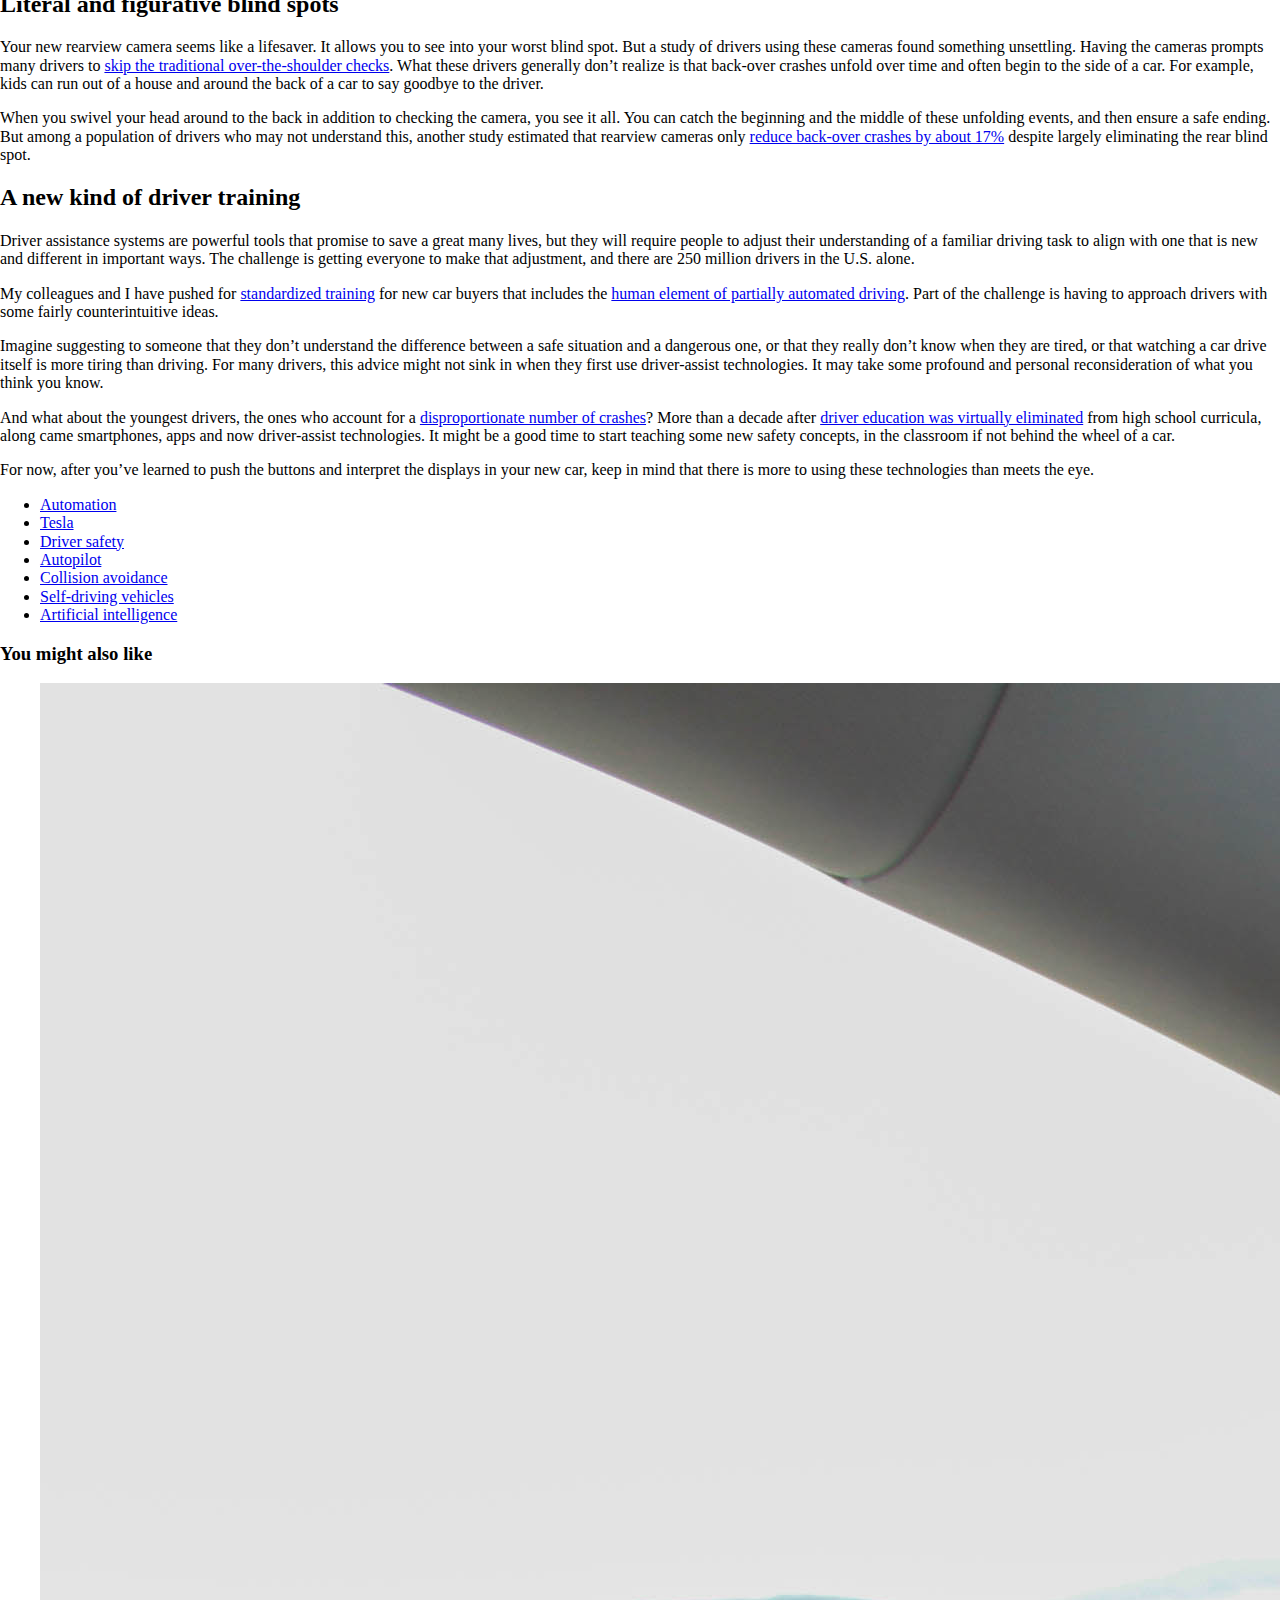
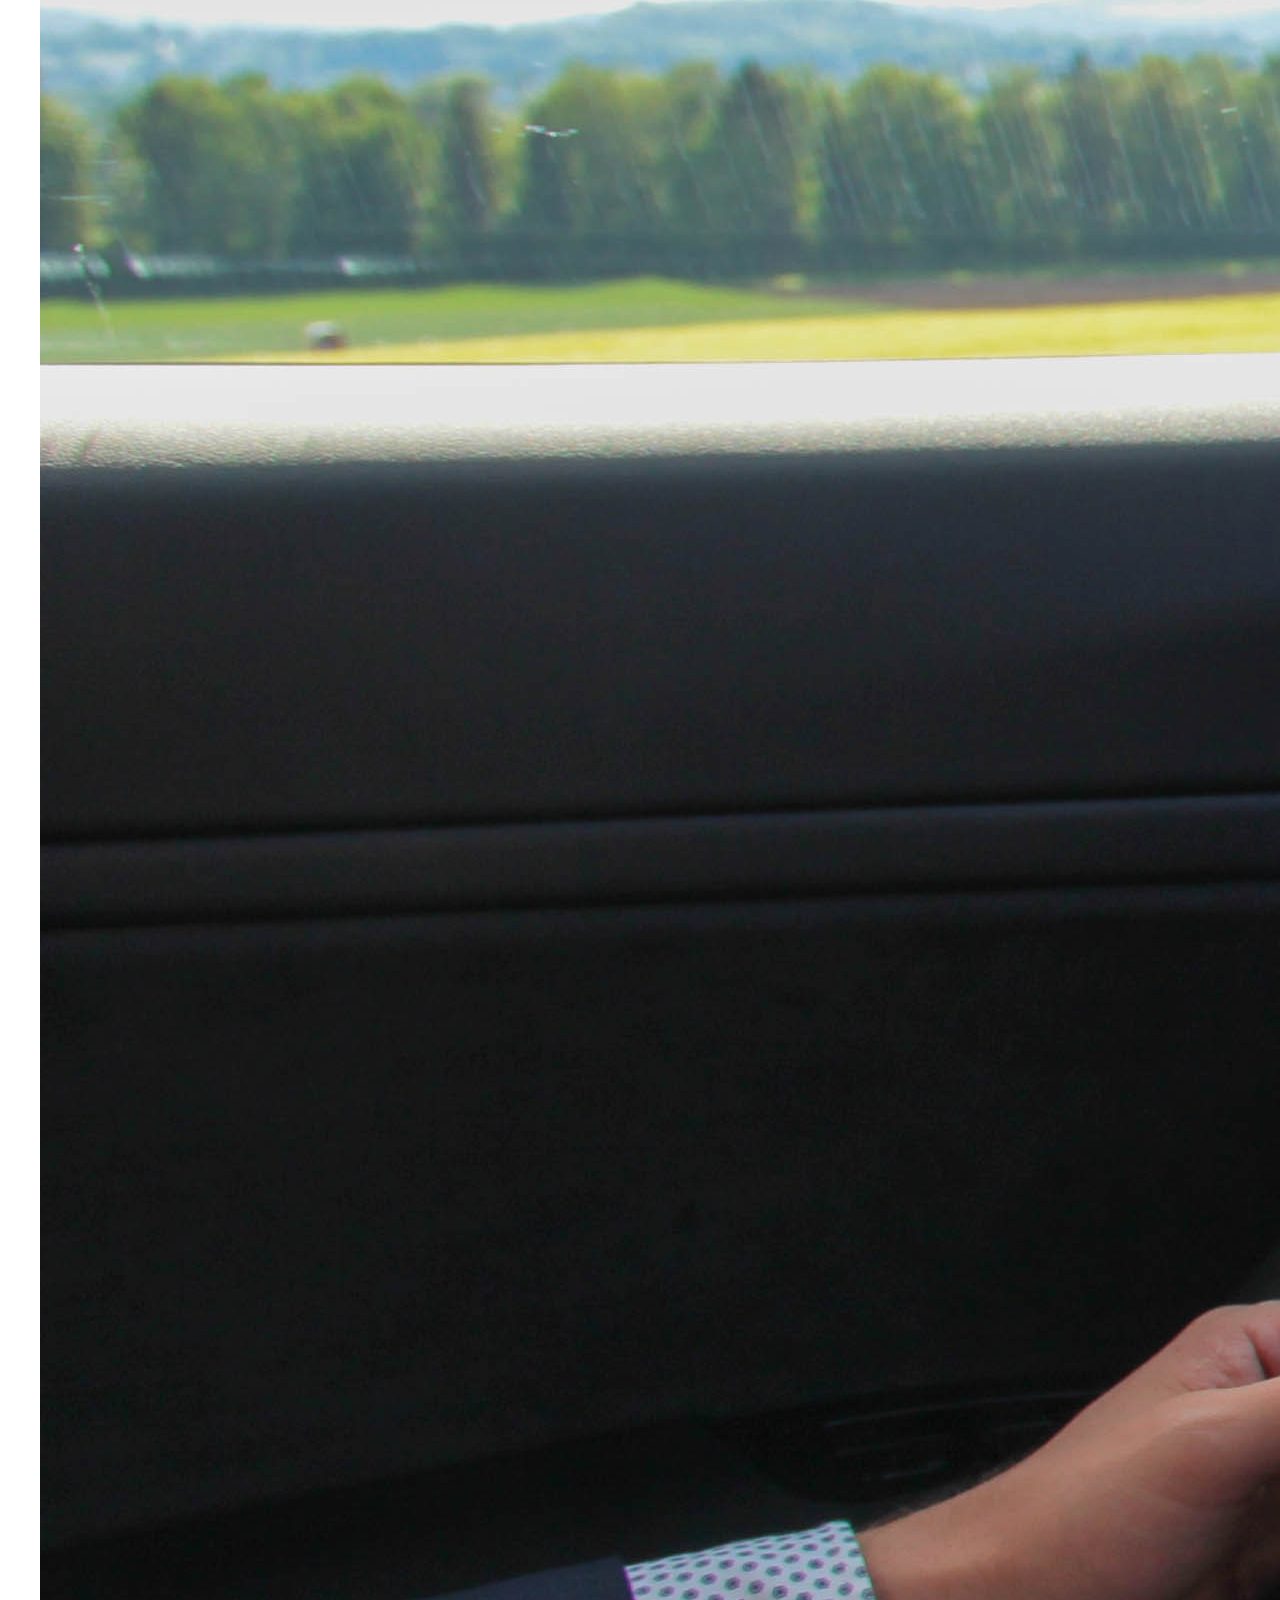
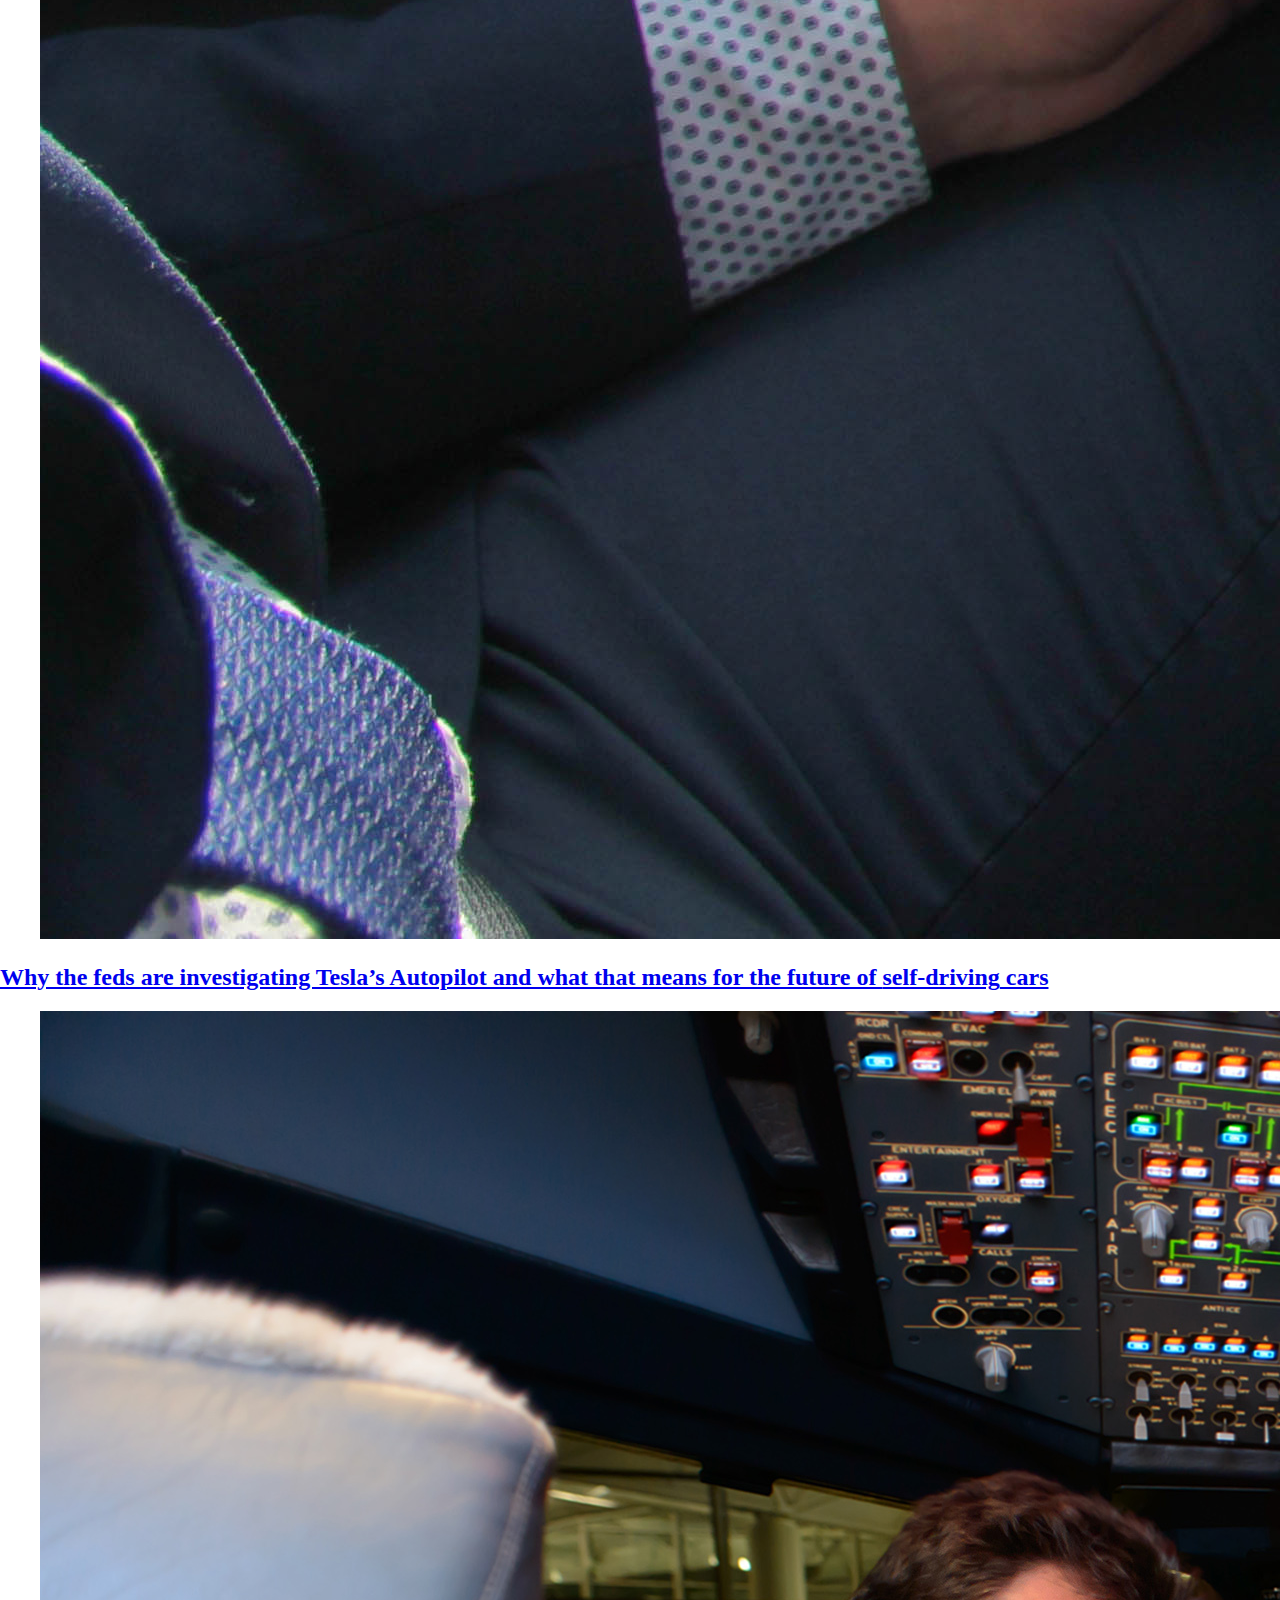
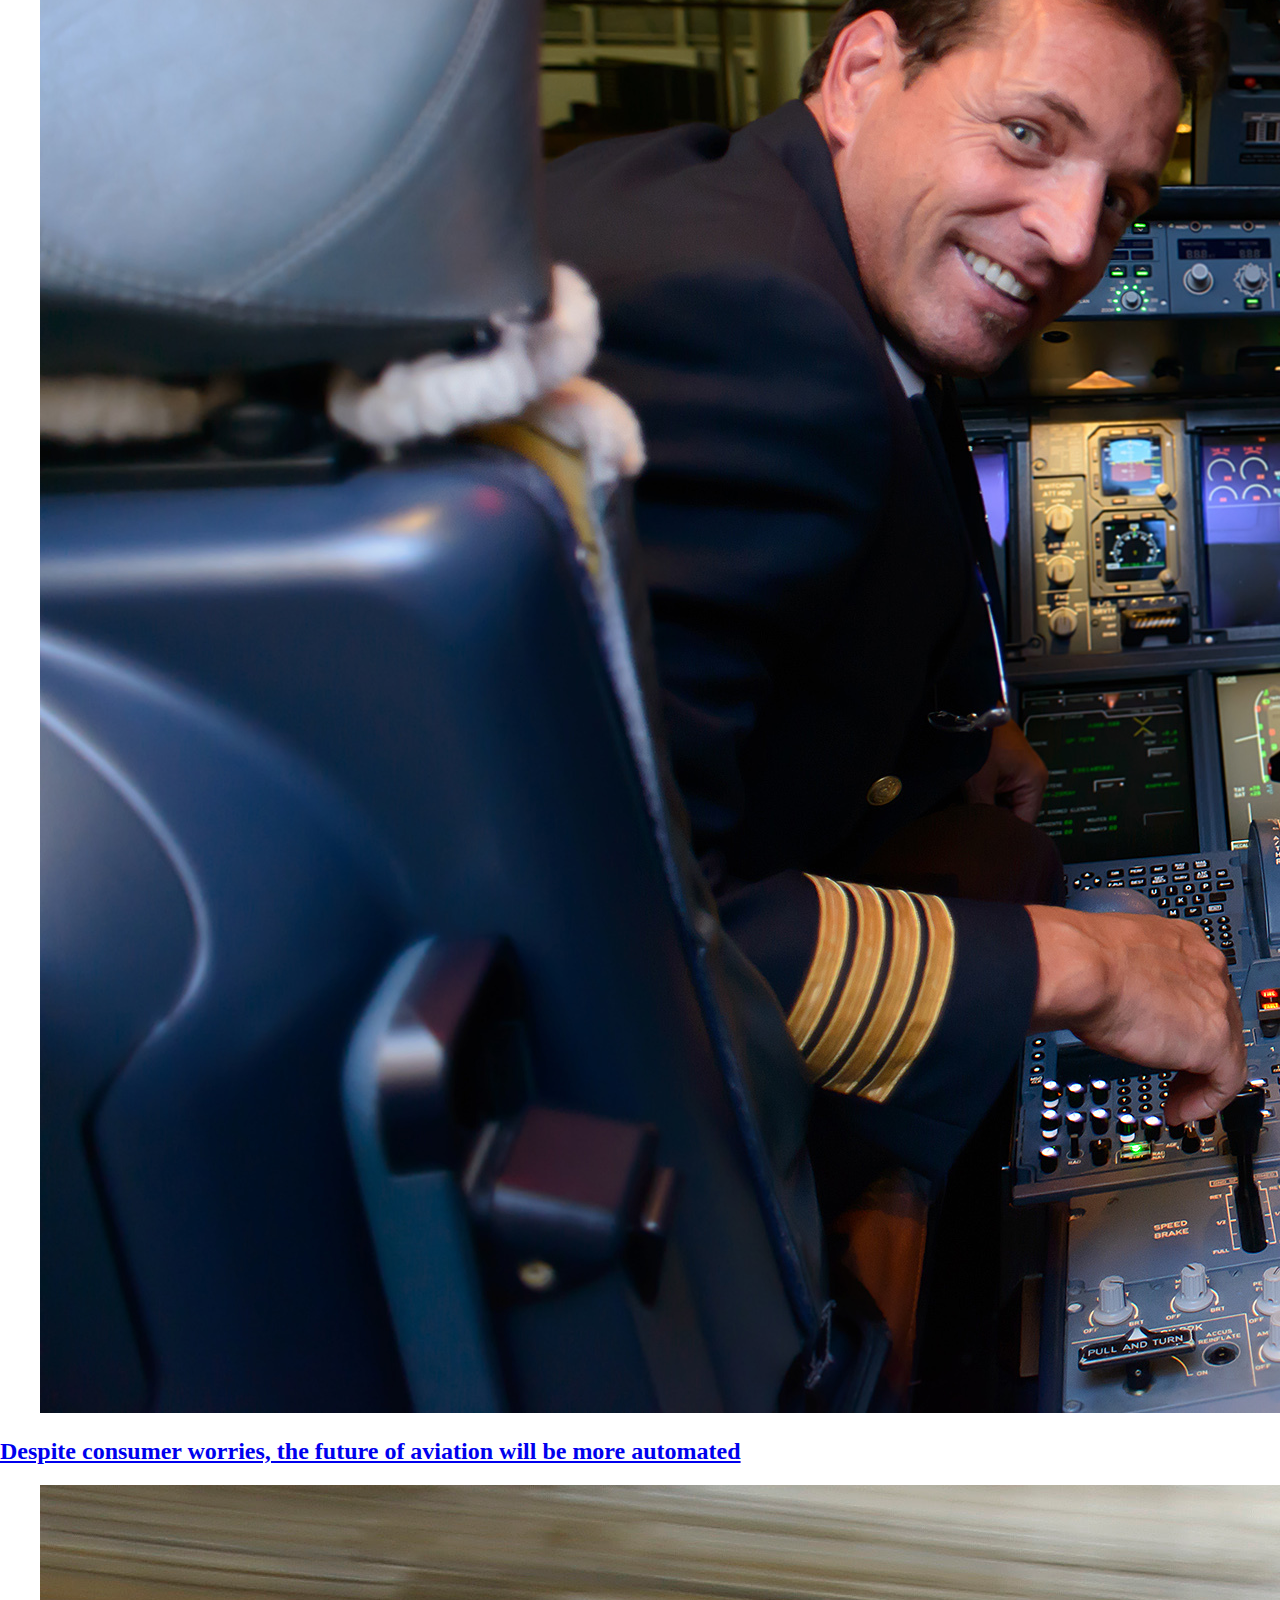
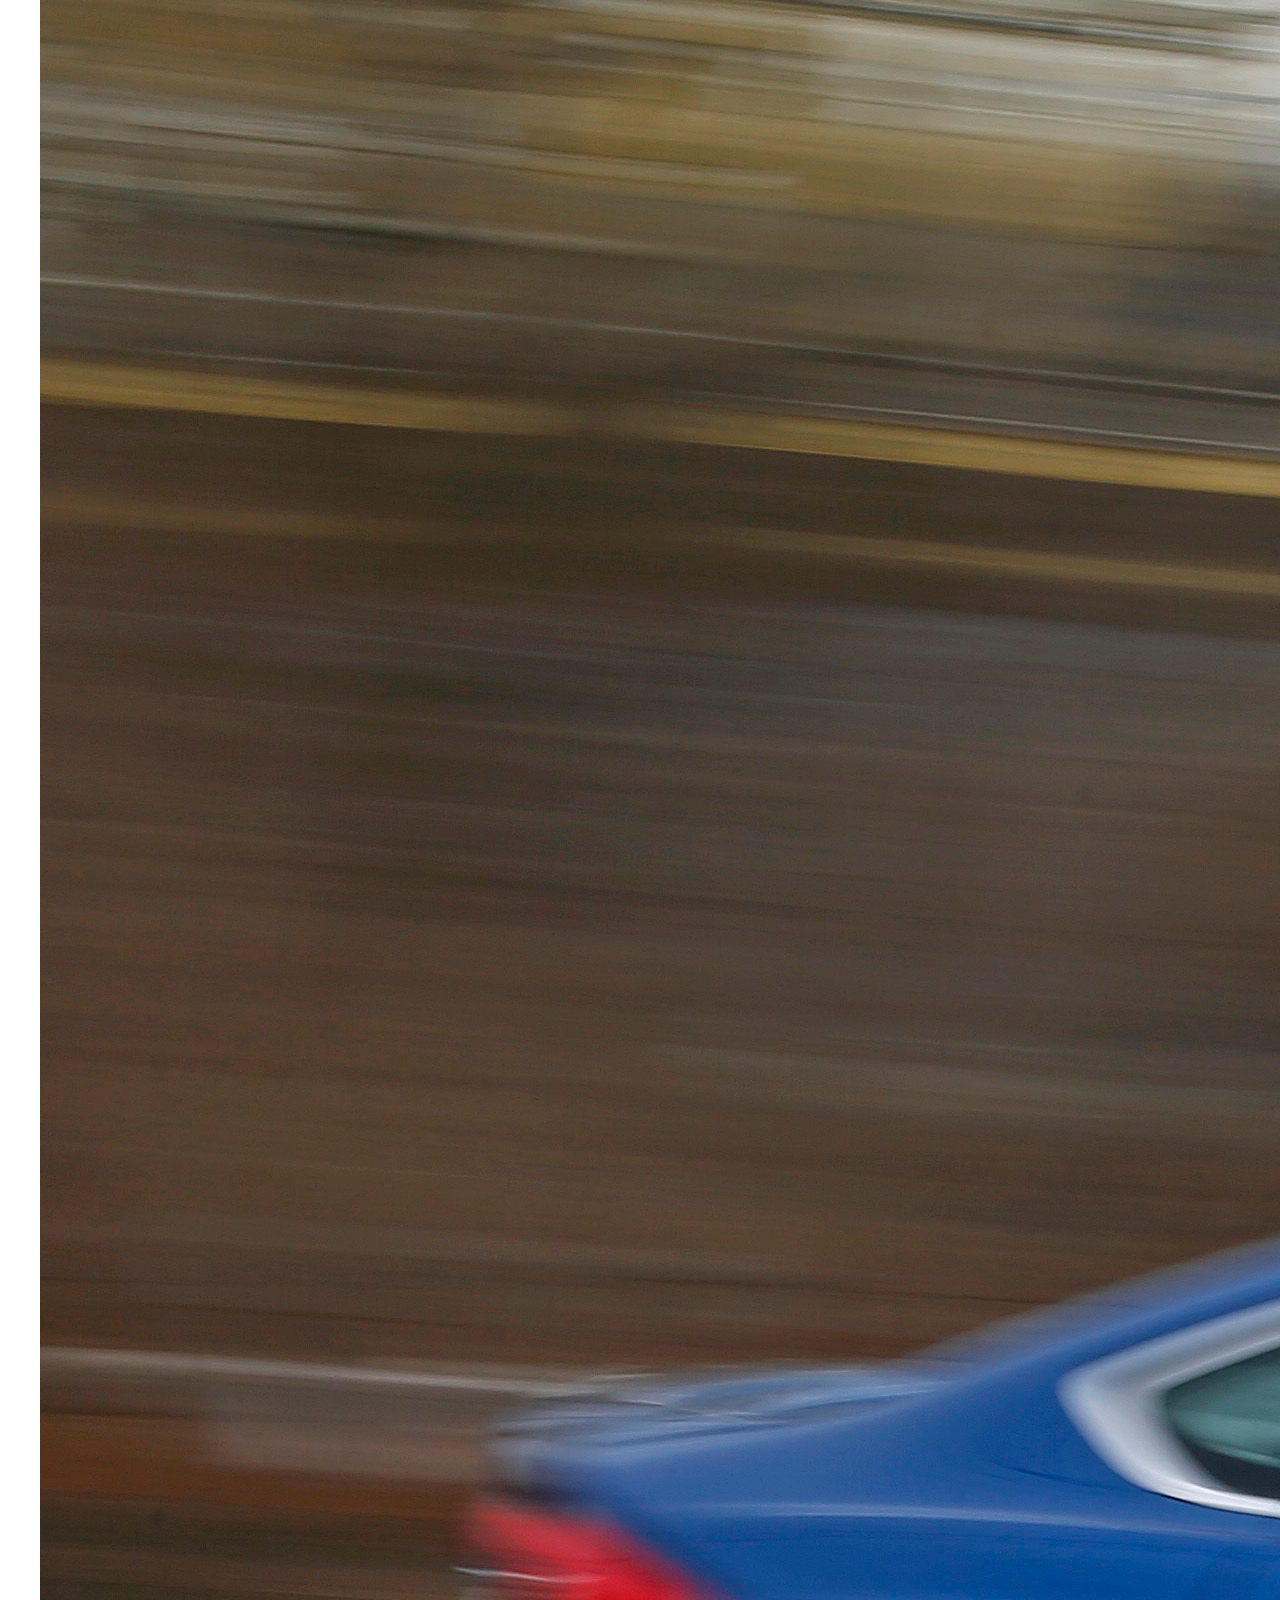
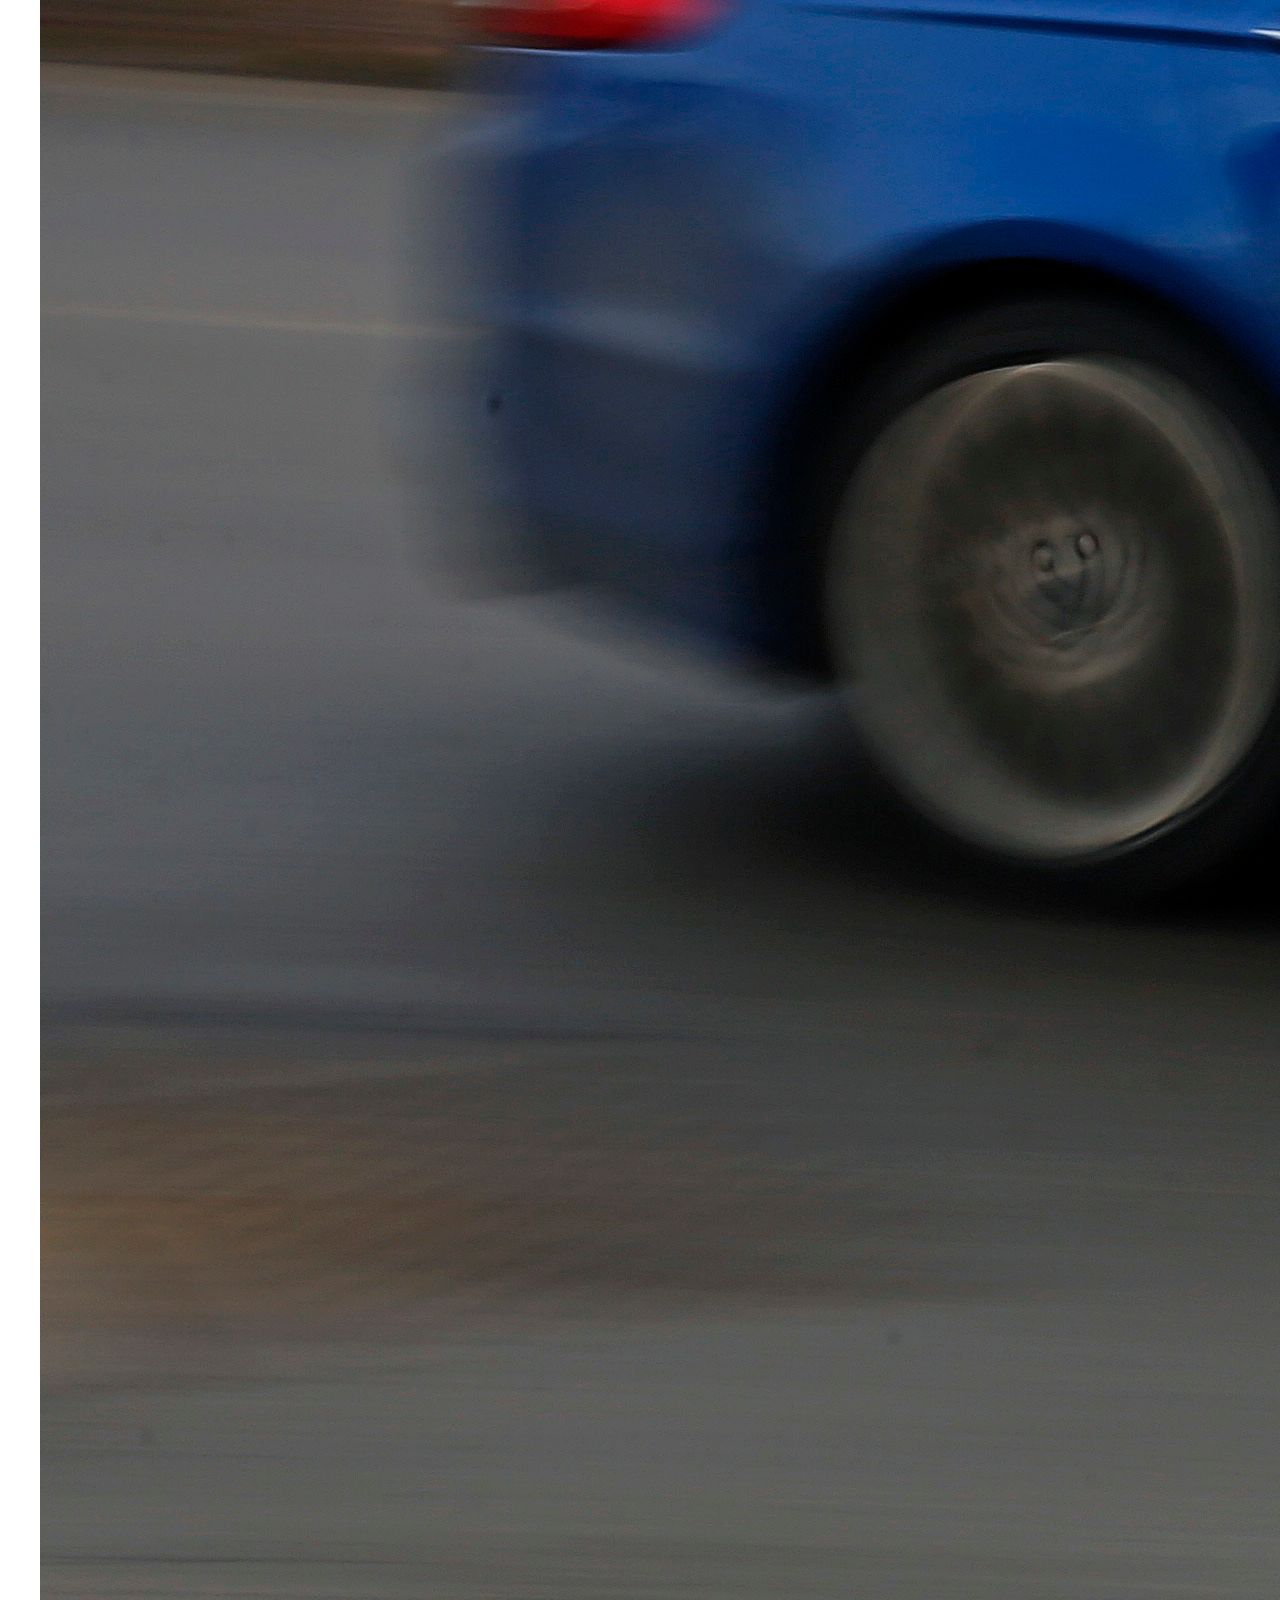
==== commit 1cc2448f: "added footer, sidebars and modified main text on index2" ====
--- a/index2.html
+++ b/index2.html
@@ -100,7 +100,8 @@
 
                 <!-- revisar esta parte post css-->
 
-                <form class="masthead-search" action="https://theconversation.com/us/search" accept-charset="UTF-8" method="get">
+                <form class="masthead-search" action="https://theconversation.com/us/search" accept-charset="UTF-8"
+                    method="get">
                     <fieldset>
                         <legend>Search</legend>
                         <div class="row">
@@ -162,23 +163,26 @@
     <div id="main">
         <figure class="magazine">
             <div class="image">
-                <img src="imagenes/file-20210921-17-1y97clo.jpg" alt="Interior of a car, driver's hands on the steering wheel, a computer display mounted on the dashboard">
+                <img src="imagenes/file-20210921-17-1y97clo.jpg"
+                    alt="Interior of a car, driver's hands on the steering wheel, a computer display mounted on the dashboard">
             </div>
             <div class="wrapper">
-                <figcaption>Advanced driver-assist systems can lull drivers into taking their hands off the wheel and eyes off the road when they shouldn’t.</figcaption>
+                <figcaption>Advanced driver-assist systems can lull drivers into taking their hands off the wheel and
+                    eyes off the road when they shouldn’t.</figcaption>
                 <span class="link">
                     <a class="source" href="https://www.flickr.com/photos/jayuny/32070962248">Jakob Härter/Flickr</a>
                     <a class="license" href="http://creativecommons.org/licenses/by-sa/4.0/">CC BY-SA</a>
                 </span>
             </div>
-            <div class="tytle">
+            <div class="title">
                 <div class="wrapper">
                     <header class="content-header-container">
                         <h1 class="entry-title">
                             <strong>
-                              Your <span class="nobr">driver-assist</span> system may be out of alignment… with your understanding of how it&nbsp;works
+                                Your <span class="nobr">driver-assist</span> system may be out of alignment… with your
+                                understanding of how it&nbsp;works
                             </strong>
-                          </h1>
+                        </h1>
 
                     </header>
                 </div>
@@ -187,186 +191,589 @@
 
 
 
-        <!-- aca van las imagenes y el encabezado-->
-        <div class="grid-ten large-grid-nine grid-last content-body content entry-content instapaper_body inline-promos"
-            itemprop="articleBody">
-            <p><a href="https://www.motortrend.com/features/adaptive-cruise-control/">Adaptive cruise control</a>, <a
-                    href="https://www.jdpower.com/cars/shopping-guides/what-is-highway-driving-assist-and-how-does-it-work">lane
-                    change assistance</a>, <a
-                    href="https://www.pcmag.com/encyclopedia/term/collision-avoidance-system">collision avoidance</a>,
-                <a href="https://www.motortrend.com/features/blind-spot-monitoring/">blind spot monitoring</a>, <a
-                    href="https://www.automotive-technology.com/articles/the-world-of-autopilot-in-automotives">autopilots</a>:
-                These are just a few of the driver-assist features that are arriving in new cars. As technology races
-                ahead with the aim of making driving safer, drivers are left with the daunting task of figuring out how
-                it all works.
-            </p>
-
-            <p>Many dealerships offer car buyers a <a href="https://doi.org/10.3141%2F2660-02">brief orientation</a> to
-                these advanced driver-assist technologies. The glovebox manual, now thicker than ever, provides many of
-                the technical details. But as car technology continues to advance, scientists are making important
-                discoveries about the human side of the equation, particularly what happens when drivers are asked to
-                perform familiar driving tasks in new ways. </p>
-
-            <p>This aspect of new cars is seldom discussed during orientations or covered in manuals. Here are some
-                findings about using advanced driver-assist technologies that every driver should know. </p>
-
-            <h2>Staying alert</h2>
-
-            <p>A recent study that <a
-                    href="https://aaafoundation.org/understanding-the-impact-of-technology-do-advanced-driver-assistance-and-semi-automated-vehicle-systems-lead-to-improper-driving-behavior/">observed
-                    new car owners</a> during their first month of ownership found that drivers paid close attention as
-                they acquired a sense of what their driver-assist systems can and cannot do. But by the end of the
-                month, many drivers began to allow their attention to drift from the road in uncomplicated driving
-                situations - seemingly impossible-to-get-wrong scenarios such as open stretches of highway. </p>
-            <div class="slot clear" data-id="17">
-                <div class="promo">
-                    <div class="MuiBoxroot-0-1-94 MuiBoxroot-0-1-95 makeStylesbox-0-1-93">
-                        <div style="transition: opacity 300ms ease-in-out 0s; opacity: 1;">
-                            <h5
-                                class="MuiTypographyroot-0-1-110 makeStylestitle-0-1-96 MuiTypographyh5-0-1-119 makeStylesh5-0-1-101 MuiTypographycolorInherit-0-1-132">
-                                Do experts have something to add to public debate?</h5><button
-                                class="MuiButtonBaseroot-0-1-171 MuiButtonroot-0-1-143 makeStylesroot-0-1-141 MuiButtoncontained-0-1-151 makeStylesbutton-0-1-140 MuiButtoncontainedPrimary-0-1-152"
-                                tabindex="0" type="button"><span class="MuiButtonlabel-0-1-144">We think so</span><span
-                                    class="MuiTouchRippleroot-0-1-174"></span></button>
+        <div class="wrapper" itemprop="articleBody">
+            <div class="sidebar-right">
+
+
+                <section class="content-authors">
+                    <div class="content-authors-synopsis">
+                        <a href="#" class="content-authors-toggle">
+                            <i class="icon-caret-down"></i>
+                            <i class="icon-caret-up"></i>
+                            <span class="nobr">Steve Casner</span>, <em class="institution_name">NASA</em>
+                        </a>
+                    </div>
+
+                    <div class="content-authors-group">
+                        <h3 class="border">Author</h3>
+                        <ol>
+                            <li class="vcard" id="author-405251" itemprop="author" itemscope=""
+                                itemtype="http://schema.org/Person">
+                                <a rel="author" href="/profiles/steve-casner-1221753">
+                                    <img alt="" class=" ls-is-cached lazyloaded"
+                                        data-src="https://cdn.theconversation.com/avatars/1221753/width170/file-20210330-25-1xcyy1t.jpg"
+                                        src="https://cdn.theconversation.com/avatars/1221753/width170/file-20210330-25-1xcyy1t.jpg"
+                                        itemprop="image">
+                                    <span class="fn author-name" itemprop="name">
+                                        Steve Casner
+                                    </span>
+                                </a>
+                                <p class="role">
+                                    Research Psychologist, NASA
+                                </p>
+                            </li>
+                        </ol>
+                    </div>
+                </section>
+                <section class="content-disclosure-statement">
+                    <h3 class="border">Disclosure statement</h3>
+                    <p><span>Steve Casner does not work for, consult, own shares in or receive funding from any
+                            company
+                            or
+                            organization that would benefit from this article, and has disclosed no relevant
+                            affiliations beyond
+                            their academic appointment.</span></p>
+                </section>
+                <section class="content-partners">
+                    <h3 class="border">Partners</h3>
+                    <p><a href="https://theconversation.com/us/partners">View all partners</a></p>
+                </section>
+
+                <section class="slot" data-id="16">
+                    <div class="promo">
+                        <div class="jss1">
+                            <div class="MuiBoxroot-0-1-2 MuiBoxroot-0-1-3 makeStylesbox-0-1-1">
+                                <h5
+                                    class="MuiTypographyroot-0-1-18 makeStylestitle-0-1-4 MuiTypographyh5-0-1-27 makeStylesh5-0-1-9 MuiTypographycolorInherit-0-1-40">
+                                    <img alt="CC BY ND"
+                                        src="https://cdn.theconversation.com/static/tc/javascripts/components/promos/RepublishPanel/cc.logo-fc640e2a1af834095ed2e90d82887023.svg">
+                                    <div>We believe in the free flow of information</div>
+                                </h5>
+                                <h6
+                                    class="MuiTypographyroot-0-1-18 makeStylesbody-0-1-48 MuiTypographysubtitle1-0-1-29 makeStylessubtitle1-0-1-16 MuiTypographycolorInherit-0-1-40">
+                                    Republish our articles for free, online or in print, under a Creative Commons
+                                    license.</h6>
+                                <button
+                                    class="MuiButtonBaseroot-0-1-80 MuiButtonroot-0-1-52 makeStylesroot-0-1-50 MuiButtoncontained-0-1-60 makeStylesbutton-0-1-49 MuiButtoncontainedPrimary-0-1-61 MuiButtoncontainedSizeSmall-0-1-70 MuiButtonsizeSmall-0-1-72 MuiButtonfullWidth-0-1-74"
+                                    tabindex="0" type="button"><span class="MuiButtonlabel-0-1-53">Republish this
+                                        article</span><span class="MuiTouchRippleroot-0-1-164"></span></button>
+                            </div>
+                        </div>
+                    </div>
+                </section>
+            </div>
+            <div class="main-block">
+                <aside class="grid-two content-social-distribution">
+                    <ul>
+                        <li class="email">
+                            <a class="email-button" data-id="166471" target="_blank"
+                                href="mailto:?subject=Your%20driver-assist%20system%20may%20be%20out%20of%20alignment...%20with%20your%20understanding%20of%20how%20it%20works%20%E2%80%94%20The%20Conversation&amp;body=Hi.%20I%20found%20an%20article%20that%20you%20might%20like%3A%20%22Your%20driver-assist%20system%20may%20be%20out%20of%20alignment...%20with%20your%20understanding%20of%20how%20it%20works%22%20%E2%80%94%20https%3A%2F%2Ftheconversation.com%2Fyour-driver-assist-system-may-be-out-of-alignment-with-your-understanding-of-how-it-works-166471"><i
+                                    class="icon-email"></i> <span>Email</span></a>
+                        </li>
+
+                        <li class="twitter">
+                            <a class="twitter-button"
+                                data-url="https://theconversation.com/your-driver-assist-system-may-be-out-of-alignment-with-your-understanding-of-how-it-works-166471"
+                                data-id="166471" target="_blank"
+                                href="http://twitter.com/intent/tweet?text=Your+driver-assist+system+may+be+out+of+alignment...+with+your+understanding+of+how+it+works&amp;url=https%3A%2F%2Ftheconversation.com%2Fyour-driver-assist-system-may-be-out-of-alignment-with-your-understanding-of-how-it-works-166471%3Futm_source%3Dtwitter%26utm_medium%3Dbylinetwitterbutton&amp;utm_campaign=none&amp;via=ConversationUS"><i
+                                    class="icon-twitter"></i> <span>Twitter</span><span class="data-count">6</span></a>
+                        </li>
+
+                        <li class="facebook">
+                            <a class="facebook-button"
+                                data-url="https://theconversation.com/your-driver-assist-system-may-be-out-of-alignment-with-your-understanding-of-how-it-works-166471"
+                                data-id="166471" target="_blank"
+                                href="http://www.facebook.com/sharer.php?u=https%3A%2F%2Ftheconversation.com%2Fyour-driver-assist-system-may-be-out-of-alignment-with-your-understanding-of-how-it-works-166471%3Futm_source%3Dfacebook%26utm_medium%3Dbylinefacebookbutton"><i
+                                    class="icon-facebook"></i> <span>Facebook</span><span
+                                    class="data-count">6</span></a>
+                        </li>
+
+                        <li class="linkedin">
+                            <a class="linkedin-button"
+                                data-url="https://theconversation.com/your-driver-assist-system-may-be-out-of-alignment-with-your-understanding-of-how-it-works-166471"
+                                data-id="166471" target="_blank"
+                                href="http://www.linkedin.com/shareArticle?mini=true&amp;source=The+Conversation&amp;summary=%5BAdaptive+cruise+control%5D%28https%3A%2F%2Fwww.motortrend.com%2Ffeatures%2Fadaptive-cruise-control%2F%29%2C+%5Blane+change+assistance%5D%28https%3A%2F%2Fwww.jdpower.com%2Fcars%2Fshopping-guides%2Fwhat-is-highway-driving-assist-and-how...&amp;title=Your+driver-assist+system+may+be+out+of+alignment...+with+your+understanding+of+how+it+works&amp;url=https%3A%2F%2Ftheconversation.com%2Fyour-driver-assist-system-may-be-out-of-alignment-with-your-understanding-of-how-it-works-166471%3Futm_source%3Dlinkedin%26utm_medium%3Dbylinelinkedinbutton"><i
+                                    class="icon-linkedin"></i> <span>LinkedIn</span></a>
+                        </li>
+
+                        <li class="whatsapp">
+                            <a class="whatsapp-button"
+                                data-href="https://theconversation.com/your-driver-assist-system-may-be-out-of-alignment-with-your-understanding-of-how-it-works-166471"
+                                data-action="share/whatsapp/share" data-id="166471" target="_blank"
+                                href="whatsapp://send?text=Your+driver-assist+system+may+be+out+of+alignment...+with+your+understanding+of+how+it+works+https%3A%2F%2Ftheconversation.com%2Fyour-driver-assist-system-may-be-out-of-alignment-with-your-understanding-of-how-it-works-166471%3Futm_source%3Dwhatsapp%26utm_medium%3Dbylinewhatsappbutton"><i
+                                    class="icon-whatsapp"></i> <span>WhatsApp</span></a>
+                        </li>
+
+                        <li class="fb-messenger">
+                            <a class="fb-messenger-button"
+                                data-href="https://theconversation.com/your-driver-assist-system-may-be-out-of-alignment-with-your-understanding-of-how-it-works-166471"
+                                data-action="share/fb-messenger/share" data-id="166471" target="_blank"
+                                href="fb-messenger://share?link=https%3A%2F%2Ftheconversation.com%2Fyour-driver-assist-system-may-be-out-of-alignment-with-your-understanding-of-how-it-works-166471%3Futm_source%3Dfb_messenger%26utm_medium%3Dbylinefb_messenger_button"><i
+                                    class="icon-fb-messenger"></i> <span>Messenger</span></a>
+                        </li>
+                        <span>
+                            <li class="print"><a href="#"><i class="icon-print"></i> Print</a></li>
+                        </span>
+                    </ul>
+                </aside>
+                <div class="main-text">
+                    <p><a href="https://www.motortrend.com/features/adaptive-cruise-control/">Adaptive cruise
+                            control</a>,
+                        <a
+                            href="https://www.jdpower.com/cars/shopping-guides/what-is-highway-driving-assist-and-how-does-it-work">lane
+                            change assistance</a>, <a
+                            href="https://www.pcmag.com/encyclopedia/term/collision-avoidance-system">collision
+                            avoidance</a>,
+                        <a href="https://www.motortrend.com/features/blind-spot-monitoring/">blind spot monitoring</a>,
+                        <a
+                            href="https://www.automotive-technology.com/articles/the-world-of-autopilot-in-automotives">autopilots</a>:
+                        These are just a few of the driver-assist features that are arriving in new cars. As technology
+                        races
+                        ahead with the aim of making driving safer, drivers are left with the daunting task of figuring
+                        out
+                        how
+                        it all works.
+                    </p>
+
+                    <p>Many dealerships offer car buyers a <a href="https://doi.org/10.3141%2F2660-02">brief
+                            orientation</a>
+                        to
+                        these advanced driver-assist technologies. The glovebox manual, now thicker than ever, provides
+                        many
+                        of
+                        the technical details. But as car technology continues to advance, scientists are making
+                        important
+                        discoveries about the human side of the equation, particularly what happens when drivers are
+                        asked
+                        to
+                        perform familiar driving tasks in new ways. </p>
+
+                    <p>This aspect of new cars is seldom discussed during orientations or covered in manuals. Here are
+                        some
+                        findings about using advanced driver-assist technologies that every driver should know. </p>
+
+                    <h2>Staying alert</h2>
+
+                    <p>A recent study that <a
+                            href="https://aaafoundation.org/understanding-the-impact-of-technology-do-advanced-driver-assistance-and-semi-automated-vehicle-systems-lead-to-improper-driving-behavior/">observed
+                            new car owners</a> during their first month of ownership found that drivers paid close
+                        attention
+                        as
+                        they acquired a sense of what their driver-assist systems can and cannot do. But by the end of
+                        the
+                        month, many drivers began to allow their attention to drift from the road in uncomplicated
+                        driving
+                        situations - seemingly impossible-to-get-wrong scenarios such as open stretches of highway. </p>
+
+                    <figure class="align-right zoomable">
+                        <a
+                            href="https://images.theconversation.com/files/422490/original/file-20210921-19-3ij9sy.jpg?ixlib=rb-1.1.0&amp;q=45&amp;auto=format&amp;w=1000&amp;fit=clip">
+                            <div class="placeholder-container"><img
+                                    alt="The crumpled front end of a wrecked car against the rear end of a fire engine"
+                                    class=" lazyloaded" src="imagenes/file-20210921-19-3ij9sy.jpg">
+                            </div>
+                            <!--no se que hace esto-->
+                            <div class="enlarge_hint"></div>
+                        </a>
+                        <figcaption class="sub-img">
+                            <span class="caption">The National Highway Transportation Safety Administration is
+                                investigating
+                                a
+                                series of crashes involving Teslas hitting emergency vehicles.</span>
+                            <span class="attribution"><a class="source"
+                                    href="https://newsroom.ap.org/detail/TeslaCrashUtah/135a0ad365bc49db8376c2238c305377/photo">South
+                                    Jordan Police Department via AP</a></span>
+                        </figcaption>
+                    </figure>
+
+                    <p>It may sound harmless enough, but here’s the catch: While an open stretch of road seems safe to a
+                        human,
+                        it can sometimes push the car’s computer vision system to its limits and beyond.</p>
+
+                    <p>That’s why the federal government opened an <a
+                            href="https://theconversation.com/why-the-feds-are-investigating-teslas-autopilot-and-what-that-means-for-the-future-of-self-driving-cars-166307">investigation
+                            into Tesla’s Autopilot driver-assist technology</a> after 11 Teslas being operated on
+                        Autopilot
+                        smashed into police cars and firetrucks that had their emergency lights flashing.</p>
+
+                    <p>Computers don’t see and understand the world as humans do. Sure, today’s artificial intelligence
+                        systems
+                        can beat the world’s greatest chess masters, but they can also miss a flashing firetruck that’s
+                        sitting
+                        right in front of them. We humans draw upon a powerful and flexible commonsense understanding of
+                        the
+                        world. Our <a
+                            href="https://theconversation.com/an-ai-expert-explains-why-its-hard-to-give-computers-something-you-take-for-granted-common-sense-165600">cars
+                            possess nothing like that</a>. They know the world as data compiled from video footage. </p>
+
+                    <p>With that in mind, how do you know when to relax and when to be nervous while using a
+                        driver-assist
+                        system? The short answer is that you don’t.</p>
+
+                    <p>The hazard detection systems in your new car are designed for those rarest of occasions in which
+                        something eludes your watchful eye. But studies of drivers tell us that, after a time, many
+                        begin to
+                        rely on these systems as more than a backup. One recent study documented that <a
+                            href="https://doi.org/10.1016/j.aap.2021.106348">drivers looked at the road less often</a>
+                        and
+                        focused their attention on non-driving areas more often while using Tesla’s Autopilot system.
+                    </p>
+
+                    <p>Without even realizing it, and slowly over time, simply knowing that a backup system exists can
+                        coax
+                        people into letting down their guard. In the most extreme cases, listening for an alarm to sound
+                        can
+                        become some people’s primary means of detecting a hazard. So instead of having two entities
+                        watching
+                        the
+                        road, it’s down to one.</p>
+
+                    <h2>Shared driving is hard work</h2>
+
+                    <p>Maybe you are the type of driver who commits yourself to paying attention at all times, no matter
+                        how
+                        capable your car may seem. It turns out that watching a computer drive your car is harder than
+                        it
+                        looks.
+                    </p>
+
+                    <p>What seems like a leisurely activity at first can be <a
+                            href="https://doi.org/10.1518%2F001872008X312152">oddly tiring</a>. It’s hard to <a
+                            href="https://doi.org/10.1177%2F0018720813495280">keep your mind focused</a> on what’s
+                        happening
+                        in
+                        front of you - especially <a href="https://doi.org/10.1016/j.aap.2013.04.003">along familiar
+                            routes</a>
+                        and when all is going as expected. <a
+                            href="https://doi.org/10.1080%2F17470214808416738">Prolonged
+                            sitting and staring</a>, waiting for improbable disaster to strike, is not something that
+                        humans
+                        are
+                        naturally good at. </p>
+
+
+                    <!--revisar xq no se visualiza el video-->
+                    <figure>
+                        <div class="placeholder-container"><iframe class=" lazyloaded"
+                                data-src="https://www.youtube.com/embed/fc-ZWkcltec?wmode=transparent&start=0"
+                                allowfullscreen="" width="100%" height="400"></iframe></div>
+                        <figcaption><span class="caption">Drivers apparently asleep behind the wheel of Teslas is
+                                practically a
+                                genre of viral video.</span></figcaption>
+                    </figure>
+
+                    <p>It’s hard to imagine ever pushing an autopilot button and taking a nap like those drivers you’ve
+                        <a
+                            href="https://www.nbcnews.com/nightly-news/video/tesla-driver-caught-on-camera-apparently-asleep-at-the-wheel-68543557694">seen
+                            on the evening news</a>, but here is where misunderstanding strikes again. Did these drivers
+                        plan to
+                        take a nap or did it just happen? </p>
+
+                    <p>To find out, researchers in another study outfitted drivers with brain and vision monitoring
+                        systems
+                        and
+                        found that drivers who used the autopilot were <a
+                            href="https://doi.org/10.1093/sleep/zsz067.192">more
+                            likely to drift into early stages of sleep</a> without ever realizing it. Today’s busy
+                        schedules
+                        can
+                        cause a great many people to <a
+                            href="https://sleepeducation.org/cdc-americans-sleep-deprived/">accumulate sleep debt</a>.
+                        People
+                        tend to fight off that sleep debt by staying busy. But pushing a button and freeing yourself
+                        from
+                        the
+                        activity of driving may give that lurking sleepiness an opportunity to catch up and overtake
+                        you.
+                    </p>
+
+                    <p>[<em>Over 110,000 readers rely on The Conversation’s newsletter to understand the world.</em> <a
+                            href="https://theconversation.com/us/newsletters/the-daily-3?utm_source=TCUS&amp;utm_medium=inline-link&amp;utm_campaign=newsletter-text&amp;utm_content=100Ksignup">Sign
+                            up today</a>.]</p>
+
+                    <h2>Literal and figurative blind spots</h2>
+
+                    <p>Your new rearview camera seems like a lifesaver. It allows you to see into your worst blind spot.
+                        But
+                        a
+                        study of drivers using these cameras found something unsettling. Having the cameras prompts many
+                        drivers
+                        to <a href="https://doi.org/10.1016/j.aap.2015.11.030">skip the traditional over-the-shoulder
+                            checks</a>. What these drivers generally don’t realize is that back-over crashes unfold over
+                        time
+                        and often begin to the side of a car. For example, kids can run out of a house and around the
+                        back
+                        of a
+                        car to say goodbye to the driver. </p>
+
+                    <p>When you swivel your head around to the back in addition to checking the camera, you see it all.
+                        You
+                        can
+                        catch the beginning and the middle of these unfolding events, and then ensure a safe ending. But
+                        among a
+                        population of drivers who may not understand this, another study estimated that rearview cameras
+                        only <a href="https://doi.org/10.1080/15389588.2017.1317758">reduce back-over crashes by about
+                            17%</a>
+                        despite largely eliminating the rear blind spot.</p>
+
+                    <h2>A new kind of driver training</h2>
+
+                    <p>Driver assistance systems are powerful tools that promise to save a great many lives, but they
+                        will
+                        require people to adjust their understanding of a familiar driving task to align with one that
+                        is
+                        new
+                        and different in important ways. The challenge is getting everyone to make that adjustment, and
+                        there
+                        are 250 million drivers in the U.S. alone. </p>
+
+                    <p>My colleagues and I have pushed for <a
+                            href="https://doi.org/10.1177%2F1555343419830901">standardized
+                            training</a> for new car buyers that includes the <a
+                            href="https://doi.org/10.1145/2830565">human
+                            element of partially automated driving</a>. Part of the challenge is having to approach
+                        drivers
+                        with
+                        some fairly counterintuitive ideas. </p>
+
+                    <p>Imagine suggesting to someone that they don’t understand the difference between a safe situation
+                        and
+                        a
+                        dangerous one, or that they really don’t know when they are tired, or that watching a car drive
+                        itself
+                        is more tiring than driving. For many drivers, this advice might not sink in when they first use
+                        driver-assist technologies. It may take some profound and personal reconsideration of what you
+                        think
+                        you
+                        know.</p>
+
+                    <p>And what about the youngest drivers, the ones who account for a <a
+                            href="https://aaafoundation.org/rates-motor-vehicle-crashes-injuries-deaths-relation-driver-age-united-states-2014-2015/">disproportionate
+                            number of crashes</a>? More than a decade after <a
+                            href="https://www.sfgate.com/bayarea/article/High-schools-curb-driver-s-ed-as-interest-dies-3287757.php">driver
+                            education was virtually eliminated</a> from high school curricula, along came smartphones,
+                        apps
+                        and
+                        now driver-assist technologies. It might be a good time to start teaching some new safety
+                        concepts,
+                        in
+                        the classroom if not behind the wheel of a car. </p>
+
+                    <p>For now, after you’ve learned to push the buttons and interpret the displays in your new car,
+                        keep in
+                        mind that there is more to using these technologies than meets the eye.</p>
+                </div>
+                <div class="tags">
+                    <ul>
+                        <li class="topic-list-item">
+                            <a href="https://theconversation.com/topics/automation-4443">Automation</a>
+                        </li>
+                        <li class="topic-list-item">
+                            <a href="https://theconversation.com/topics/tesla-9009">Tesla</a>
+                        </li>
+                        <li class="topic-list-item">
+                            <a href="https://theconversation.com/topics/driver-safety-13479">Driver safety</a>
+                        </li>
+                        <li class="topic-list-item">
+                            <a href="https://theconversation.com/topics/autopilot-16475">Autopilot</a>
+                        </li>
+                        <li class="topic-list-item">
+                            <a href="https://theconversation.com/topics/collision-avoidance-45792">Collision
+                                avoidance</a>
+                        </li>
+                        <li class="topic-list-item">
+                            <a href="https://theconversation.com/topics/self-driving-vehicles-81864">Self-driving
+                                vehicles</a>
+                        </li>
+                        <li class="topic-list-item">
+                            <a href="https://theconversation.com/topics/artificial-intelligence-103694">Artificial
+                                intelligence</a>
+                        </li>
+                    </ul>
+                </div>
+            </div>
+            <!--aca falta el pre pie-->
+        </div>
+        <div class="wrapper">
+            <div class="react-content-related-container" data-article-id="166471">
+                <div class="grid-sixteen">
+                    <h3 class="border slammed">You might also like</h3>
+                    <div class="articles-kuWqx">
+                        <div class="article-1PA2M related-article grid-four">
+                            <article>
+                                <figure><a
+                                        href="https://theconversation.com/why-the-feds-are-investigating-teslas-autopilot-and-what-that-means-for-the-future-of-self-driving-cars-166307"><img
+                                            src="imagenes/file-20210819-23-izpx1u.jpg"
+                                            alt=""></a></figure>
+                                <header>
+                                    <h2><a
+                                            href="https://theconversation.com/why-the-feds-are-investigating-teslas-autopilot-and-what-that-means-for-the-future-of-self-driving-cars-166307"><span>Why
+                                                the feds are investigating Tesla’s Autopilot and what that means for the future
+                                                of <span class="nobr">self-driving</span>&nbsp;cars</span></a></h2>
+                                </header>
+                            </article>
+                        </div>
+                        <div class="article-1PA2M related-article grid-four">
+                            <article>
+                                <figure><a
+                                        href="https://theconversation.com/despite-consumer-worries-the-future-of-aviation-will-be-more-automated-113807"><img
+                                            src="imagenes/file-20190321-93063-7orhiy.jpg"
+                                            alt=""></a></figure>
+                                <header>
+                                    <h2><a
+                                            href="https://theconversation.com/despite-consumer-worries-the-future-of-aviation-will-be-more-automated-113807"><span>Despite
+                                                consumer worries, the future of aviation will be more&nbsp;automated</span></a>
+                                    </h2>
+                                </header>
+                            </article>
+                        </div>
+                        <div class="article-1PA2M related-article grid-four">
+                            <article>
+                                <figure><a href="https://theconversation.com/what-are-these-levels-of-autonomous-vehicles-96396"><img
+                                            src="imagenes/file-20180514-100703-16gfvhs.jpg"
+                                            alt=""></a></figure>
+                                <header>
+                                    <h2><a href="https://theconversation.com/what-are-these-levels-of-autonomous-vehicles-96396"><span>What are these
+                                                ‘levels’ of autonomous vehicles?</span></a></h2>
+                                </header>
+                            </article>
+                        </div>
+                        <div class="article-1PA2M related-article grid-four grid-last">
+                            <article>
+                                <figure><a
+                                        href="https://theconversation.com/artificial-intelligence-can-help-highway-departments-find-bats-roosting-under-bridges-166806"><img
+                                            src="imagenes/file-20210914-23-szdzvq.jpg"
+                                            alt=""></a></figure>
+                                <header>
+                                    <h2><a
+                                            href="https://theconversation.com/artificial-intelligence-can-help-highway-departments-find-bats-roosting-under-bridges-166806"><span>Artificial
+                                                intelligence can help highway departments find bats roosting
+                                                under&nbsp;bridges</span></a></h2>
+                                </header>
+                            </article>
                         </div>
                     </div>
                 </div>
             </div>
-
-            <figure class="align-right zoomable">
-                <a
-                    href="https://images.theconversation.com/files/422490/original/file-20210921-19-3ij9sy.jpg?ixlib=rb-1.1.0&amp;q=45&amp;auto=format&amp;w=1000&amp;fit=clip">
-                    <div class="placeholder-container"><img
-                            alt="The crumpled front end of a wrecked car against the rear end of a fire engine"
-                            class=" lazyloaded"
-                            src="https://images.theconversation.com/files/422490/original/file-20210921-19-3ij9sy.jpg?ixlib=rb-1.1.0&amp;q=45&amp;auto=format&amp;w=237&amp;fit=clip">
+        </div>
+        <div class="page-addendum">
+            <div class="wrapper">
+                <div class="grid-sixteen grid-last">
+        
+                    <div id="addendum-write" class="addendum-block want-to-write">
+                        <h3 class="border">Want to write?</h3>
+                        <p>
+                            Write an article and join a growing community of more than 133,900 academics and researchers from
+                            4,161 institutions.
+                        </p>
+                        <p class="more">
+                            <a class="button" href="https://theconversation.com/become-an-author">Register now</a>
+                        </p>
                     </div>
-                    <div class="enlarge_hint"></div>
-                </a>
-                <figcaption>
-                    <span class="caption">The National Highway Transportation Safety Administration is investigating a
-                        series of crashes involving Teslas hitting emergency vehicles.</span>
-                    <span class="attribution"><a class="source"
-                            href="https://newsroom.ap.org/detail/TeslaCrashUtah/135a0ad365bc49db8376c2238c305377/photo">South
-                            Jordan Police Department via AP</a></span>
-                </figcaption>
-            </figure>
-
-            <p>It may sound harmless enough, but here’s the catch: While an open stretch of road seems safe to a human,
-                it can sometimes push the car’s computer vision system to its limits and beyond.</p>
-
-            <p>That’s why the federal government opened an <a
-                    href="https://theconversation.com/why-the-feds-are-investigating-teslas-autopilot-and-what-that-means-for-the-future-of-self-driving-cars-166307">investigation
-                    into Tesla’s Autopilot driver-assist technology</a> after 11 Teslas being operated on Autopilot
-                smashed into police cars and firetrucks that had their emergency lights flashing.</p>
-
-            <p>Computers don’t see and understand the world as humans do. Sure, today’s artificial intelligence systems
-                can beat the world’s greatest chess masters, but they can also miss a flashing firetruck that’s sitting
-                right in front of them. We humans draw upon a powerful and flexible commonsense understanding of the
-                world. Our <a
-                    href="https://theconversation.com/an-ai-expert-explains-why-its-hard-to-give-computers-something-you-take-for-granted-common-sense-165600">cars
-                    possess nothing like that</a>. They know the world as data compiled from video footage. </p>
-
-            <p>With that in mind, how do you know when to relax and when to be nervous while using a driver-assist
-                system? The short answer is that you don’t.</p>
-
-            <p>The hazard detection systems in your new car are designed for those rarest of occasions in which
-                something eludes your watchful eye. But studies of drivers tell us that, after a time, many begin to
-                rely on these systems as more than a backup. One recent study documented that <a
-                    href="https://doi.org/10.1016/j.aap.2021.106348">drivers looked at the road less often</a> and
-                focused their attention on non-driving areas more often while using Tesla’s Autopilot system. </p>
-
-            <p>Without even realizing it, and slowly over time, simply knowing that a backup system exists can coax
-                people into letting down their guard. In the most extreme cases, listening for an alarm to sound can
-                become some people’s primary means of detecting a hazard. So instead of having two entities watching the
-                road, it’s down to one.</p>
-
-            <h2>Shared driving is hard work</h2>
-
-            <p>Maybe you are the type of driver who commits yourself to paying attention at all times, no matter how
-                capable your car may seem. It turns out that watching a computer drive your car is harder than it looks.
-            </p>
-
-            <p>What seems like a leisurely activity at first can be <a
-                    href="https://doi.org/10.1518%2F001872008X312152">oddly tiring</a>. It’s hard to <a
-                    href="https://doi.org/10.1177%2F0018720813495280">keep your mind focused</a> on what’s happening in
-                front of you - especially <a href="https://doi.org/10.1016/j.aap.2013.04.003">along familiar routes</a>
-                and when all is going as expected. <a href="https://doi.org/10.1080%2F17470214808416738">Prolonged
-                    sitting and staring</a>, waiting for improbable disaster to strike, is not something that humans are
-                naturally good at. </p>
-
-            <figure>
-                <div class="placeholder-container" style="--aspect-ratio-percent:56.25%;background-color:#fff"><iframe
-                        class=" lazyloaded"
-                        data-src="https://www.youtube.com/embed/fc-ZWkcltec?wmode=transparent&amp;start=0"
-                        frameborder="0" allowfullscreen="" width="100%" height="400"></iframe></div>
-                <figcaption><span class="caption">Drivers apparently asleep behind the wheel of Teslas is practically a
-                        genre of viral video.</span></figcaption>
-            </figure>
-
-            <p>It’s hard to imagine ever pushing an autopilot button and taking a nap like those drivers you’ve <a
-                    href="https://www.nbcnews.com/nightly-news/video/tesla-driver-caught-on-camera-apparently-asleep-at-the-wheel-68543557694">seen
-                    on the evening news</a>, but here is where misunderstanding strikes again. Did these drivers plan to
-                take a nap or did it just happen? </p>
-
-            <p>To find out, researchers in another study outfitted drivers with brain and vision monitoring systems and
-                found that drivers who used the autopilot were <a href="https://doi.org/10.1093/sleep/zsz067.192">more
-                    likely to drift into early stages of sleep</a> without ever realizing it. Today’s busy schedules can
-                cause a great many people to <a
-                    href="https://sleepeducation.org/cdc-americans-sleep-deprived/">accumulate sleep debt</a>. People
-                tend to fight off that sleep debt by staying busy. But pushing a button and freeing yourself from the
-                activity of driving may give that lurking sleepiness an opportunity to catch up and overtake you. </p>
-
-            <p>[<em>Over 110,000 readers rely on The Conversation’s newsletter to understand the world.</em> <a
-                    href="https://theconversation.com/us/newsletters/the-daily-3?utm_source=TCUS&amp;utm_medium=inline-link&amp;utm_campaign=newsletter-text&amp;utm_content=100Ksignup">Sign
-                    up today</a>.]</p>
-
-            <h2>Literal and figurative blind spots</h2>
-
-            <p>Your new rearview camera seems like a lifesaver. It allows you to see into your worst blind spot. But a
-                study of drivers using these cameras found something unsettling. Having the cameras prompts many drivers
-                to <a href="https://doi.org/10.1016/j.aap.2015.11.030">skip the traditional over-the-shoulder
-                    checks</a>. What these drivers generally don’t realize is that back-over crashes unfold over time
-                and often begin to the side of a car. For example, kids can run out of a house and around the back of a
-                car to say goodbye to the driver. </p>
-
-            <p>When you swivel your head around to the back in addition to checking the camera, you see it all. You can
-                catch the beginning and the middle of these unfolding events, and then ensure a safe ending. But among a
-                population of drivers who may not understand this, another study estimated that rearview cameras only <a
-                    href="https://doi.org/10.1080/15389588.2017.1317758">reduce back-over crashes by about 17%</a>
-                despite largely eliminating the rear blind spot.</p>
-
-            <h2>A new kind of driver training</h2>
-
-            <p>Driver assistance systems are powerful tools that promise to save a great many lives, but they will
-                require people to adjust their understanding of a familiar driving task to align with one that is new
-                and different in important ways. The challenge is getting everyone to make that adjustment, and there
-                are 250 million drivers in the U.S. alone. </p>
-
-            <p>My colleagues and I have pushed for <a href="https://doi.org/10.1177%2F1555343419830901">standardized
-                    training</a> for new car buyers that includes the <a href="https://doi.org/10.1145/2830565">human
-                    element of partially automated driving</a>. Part of the challenge is having to approach drivers with
-                some fairly counterintuitive ideas. </p>
-
-            <p>Imagine suggesting to someone that they don’t understand the difference between a safe situation and a
-                dangerous one, or that they really don’t know when they are tired, or that watching a car drive itself
-                is more tiring than driving. For many drivers, this advice might not sink in when they first use
-                driver-assist technologies. It may take some profound and personal reconsideration of what you think you
-                know.</p>
-
-            <p>And what about the youngest drivers, the ones who account for a <a
-                    href="https://aaafoundation.org/rates-motor-vehicle-crashes-injuries-deaths-relation-driver-age-united-states-2014-2015/">disproportionate
-                    number of crashes</a>? More than a decade after <a
-                    href="https://www.sfgate.com/bayarea/article/High-schools-curb-driver-s-ed-as-interest-dies-3287757.php">driver
-                    education was virtually eliminated</a> from high school curricula, along came smartphones, apps and
-                now driver-assist technologies. It might be a good time to start teaching some new safety concepts, in
-                the classroom if not behind the wheel of a car. </p>
-
-            <p>For now, after you’ve learned to push the buttons and interpret the displays in your new car, keep in
-                mind that there is more to using these technologies than meets the eye.</p>
+        
+                </div>
+            </div>
         </div>
-        <!-- lo de arriba fue copypasteado y tiene q ser filtrado-->
     </div>
+    <div id="footers">
+
+        <section class="footer-primary">
+            <div class="wrapper nocontent">
+                <section class="community footer-link-list grid-five large-grid-four">
+                    <nav>
+                        <ul>
+                            <li>
+                                <a href="https://theconversation.com/us/community-standards">Community standards</a>
+                            </li>
+                            <li>
+                                <a href="https://theconversation.com/us/republishing-guidelines">Republishing guidelines</a>
+                            </li>
+                            <li>
+                                <a href="https://theconversation.com/us/friends">Friends of The Conversation</a>
+                            </li>
+                            <li>
+                                <a href="https://analytics.theconversation.com/us">Analytics</a>
+                            </li>
+                            <li>
+                                <a href="https://theconversation.com/us/feeds">Our feeds</a>
+                            </li>
+                            <li>
+                                <a
+                                    href="https://donate.theconversation.com/us?utm_source=theconversation.com&amp;utm_medium=website&amp;utm_campaign=footer">Donate</a>
+                            </li>
+                            <a title="Sign up to receive our daily email newsletter"
+                                href="https://theconversation.com/us/newsletters/the-daily-3?utm_campaign=System&amp;utm_content=newsletter&amp;utm_medium=Footer&amp;utm_source=theconversation.com">
+                                Get newsletter
+                            </a>
+                        </ul>
+                    </nav>
+                </section>
+                <section class="company footer-link-list grid-five large-grid-seven">
+                    <nav>
+                        <ul>
+                            <li>
+                                <a href="https://theconversation.com/us/who-we-are">Who we are</a>
+                            </li>
+                            <li>
+                                <a href="https://theconversation.com/us/charter">Our charter</a>
+                            </li>
+                            <li>
+                                <a href="https://theconversation.com/us/team">Our team</a>
+                            </li>
+                            <li>
+                                <a href="https://theconversation.com/us/partners">Partners and funders</a>
+                            </li>
+    
+                            <li>
+                                <a href="https://theconversation.com/us/resources-for-media">Resource for media</a>
+                            </li>
+                            <li>
+                                <a href="https://theconversation.com/us/contact-us">Contact us</a>
+                            </li>
+                            <li>
+                                <a href="https://theconversation.com/us/espanol">En Español</a>
+                            </li>
+                        </ul>
+                    </nav>
+                </section>
+                <section class="grid-six large-grid-five grid-last">
+                    <div class="sitewide-social-media">
+                        <ul>
+                            <li class="facebook">
+                                <a title="The Conversation on Facebook" href="https://facebook.com/theConversationUS">​</a>
+                            </li>
+                            <li class="twitter">
+                                <a title="The Conversation on Twitter" href="https://twitter.com/ConversationUS">​</a>
+                            </li>
+                            <li class="instagram">
+                                <a title="The Conversation on Instagram"
+                                    href="https://www.instagram.com/theconversationdotcom">​</a>
+                            </li>
+                            <li class="linkedin">
+                                <a title="The Conversation on LinkedIn"
+                                    href="https://www.linkedin.com/company/conversationus">​</a>
+                            </li>
+                        </ul>
+                    </div>
+                </section>
+            </div>
+        </section>
+        <footer id="footer">
+            <div class="wrapper nocontent">
+                <nav>
+                    <a href="https://theconversation.com/us/privacy-policy">Privacy policy</a>
+                    <a href="https://theconversation.com/us/terms-and-conditions">Terms and conditions</a>
+                    <a href="https://theconversation.com/us/corrections">Corrections</a>
+                </nav>
+                <p class="copyright">
+                    <span>Copyright © 2010–2021</span><span class="comma">, </span><span><a href="https://theconversation.com/us/who-we-are">The
+                            Conversation US, Inc.</a></span>
+                </p>
+            </div>
+        </footer>
+    
+    </div>
+
 </body>
 
 </html>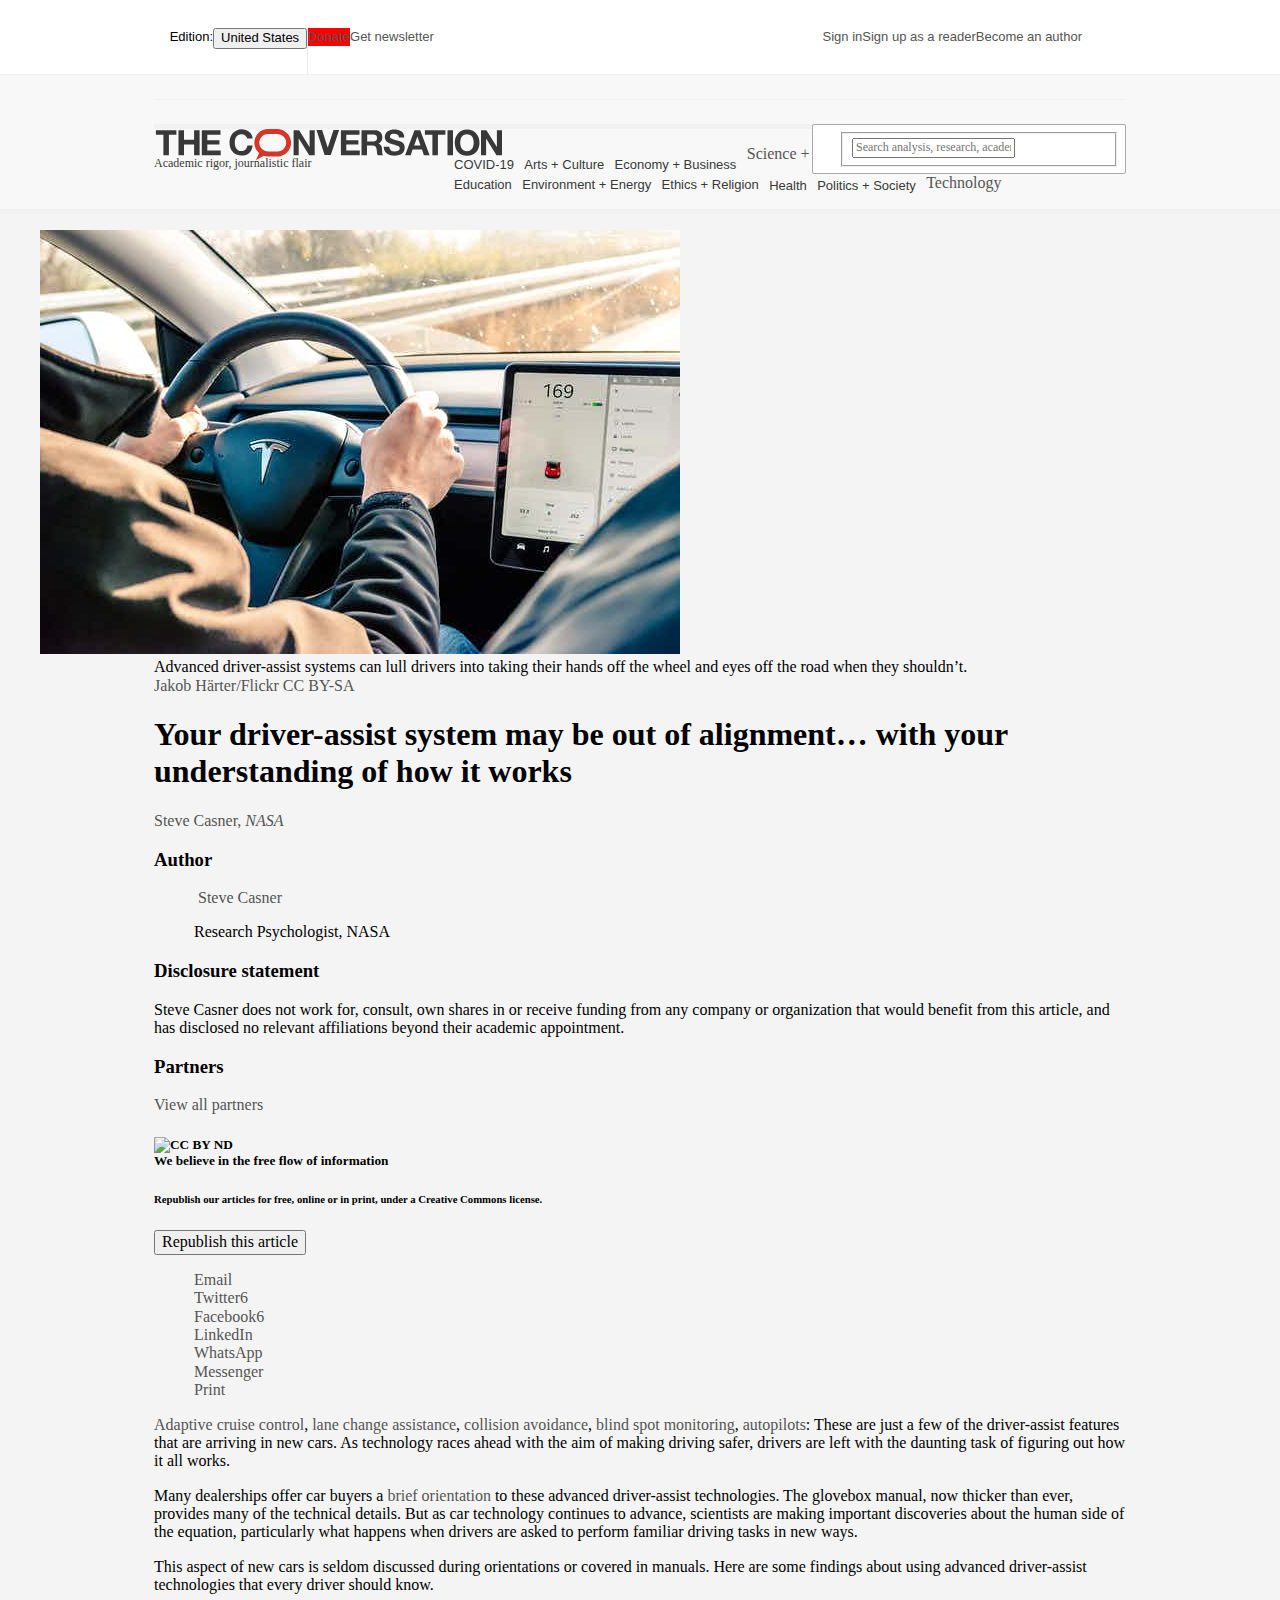
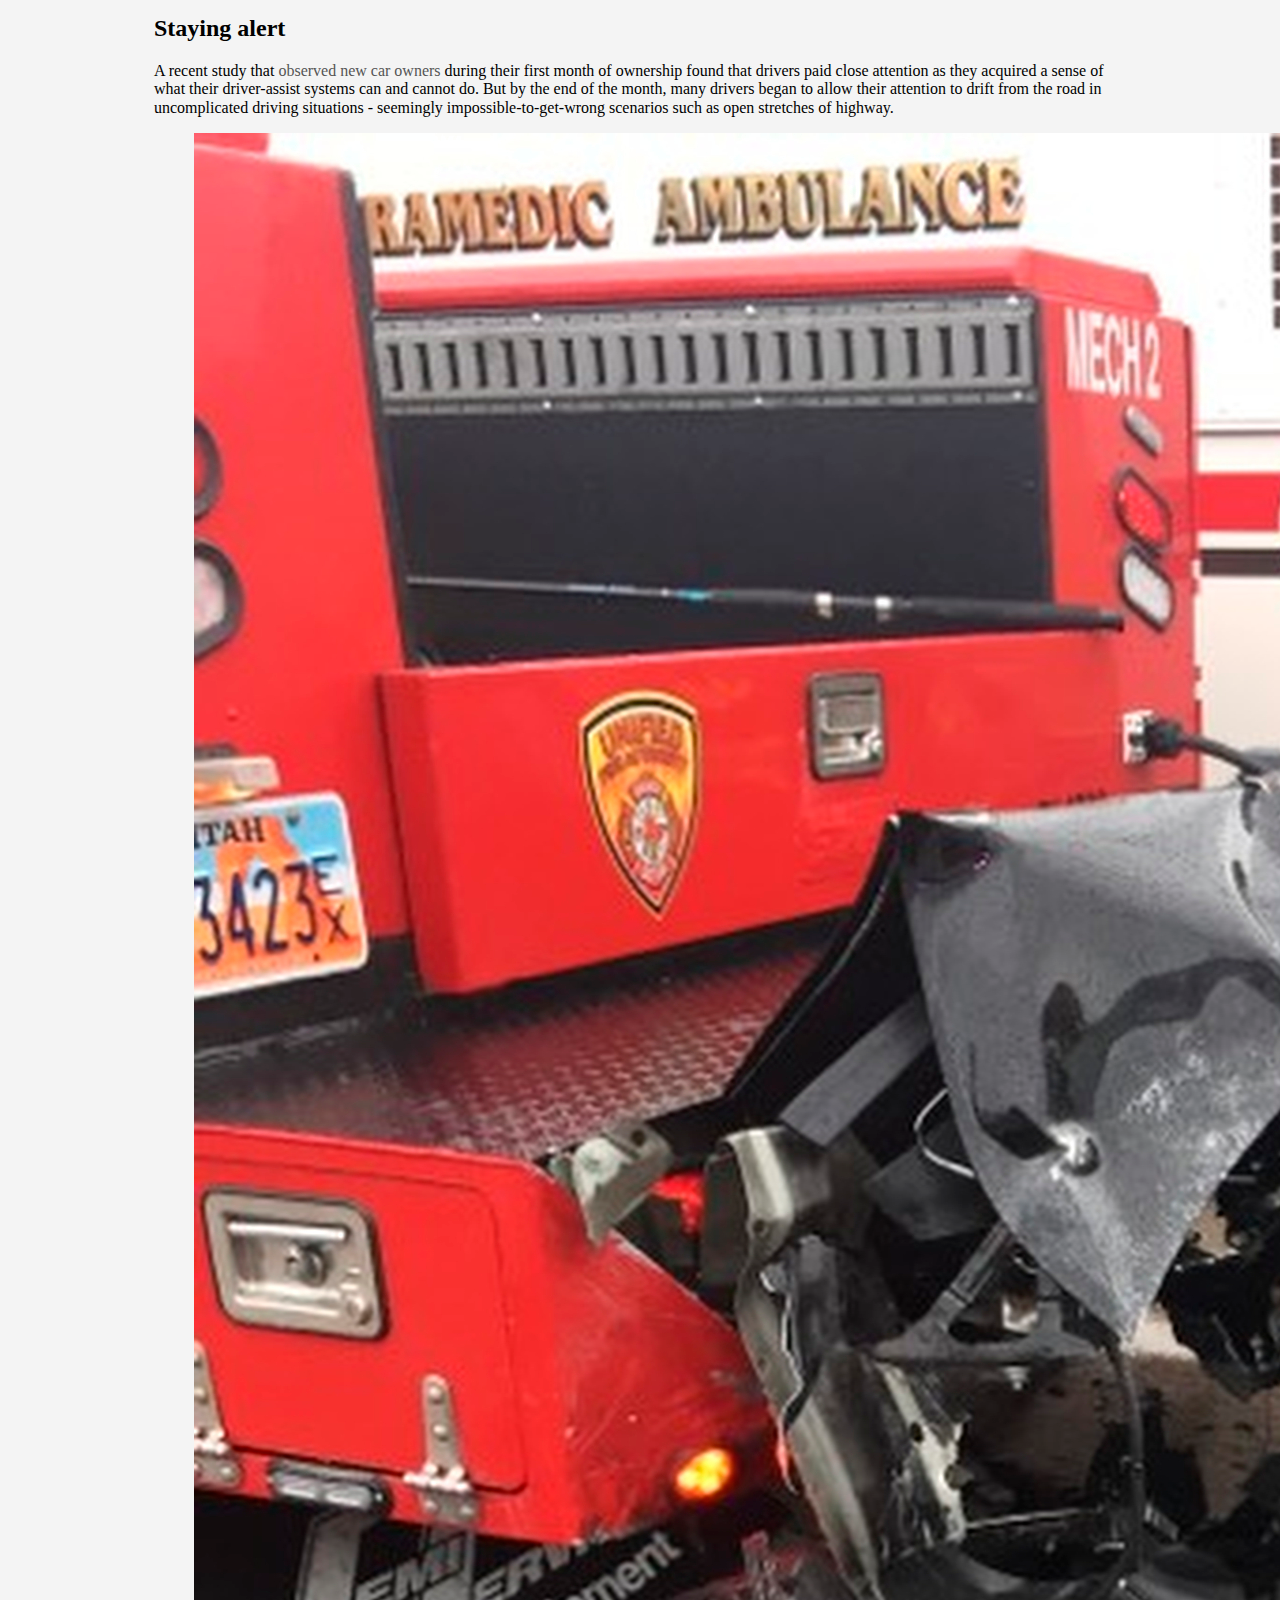
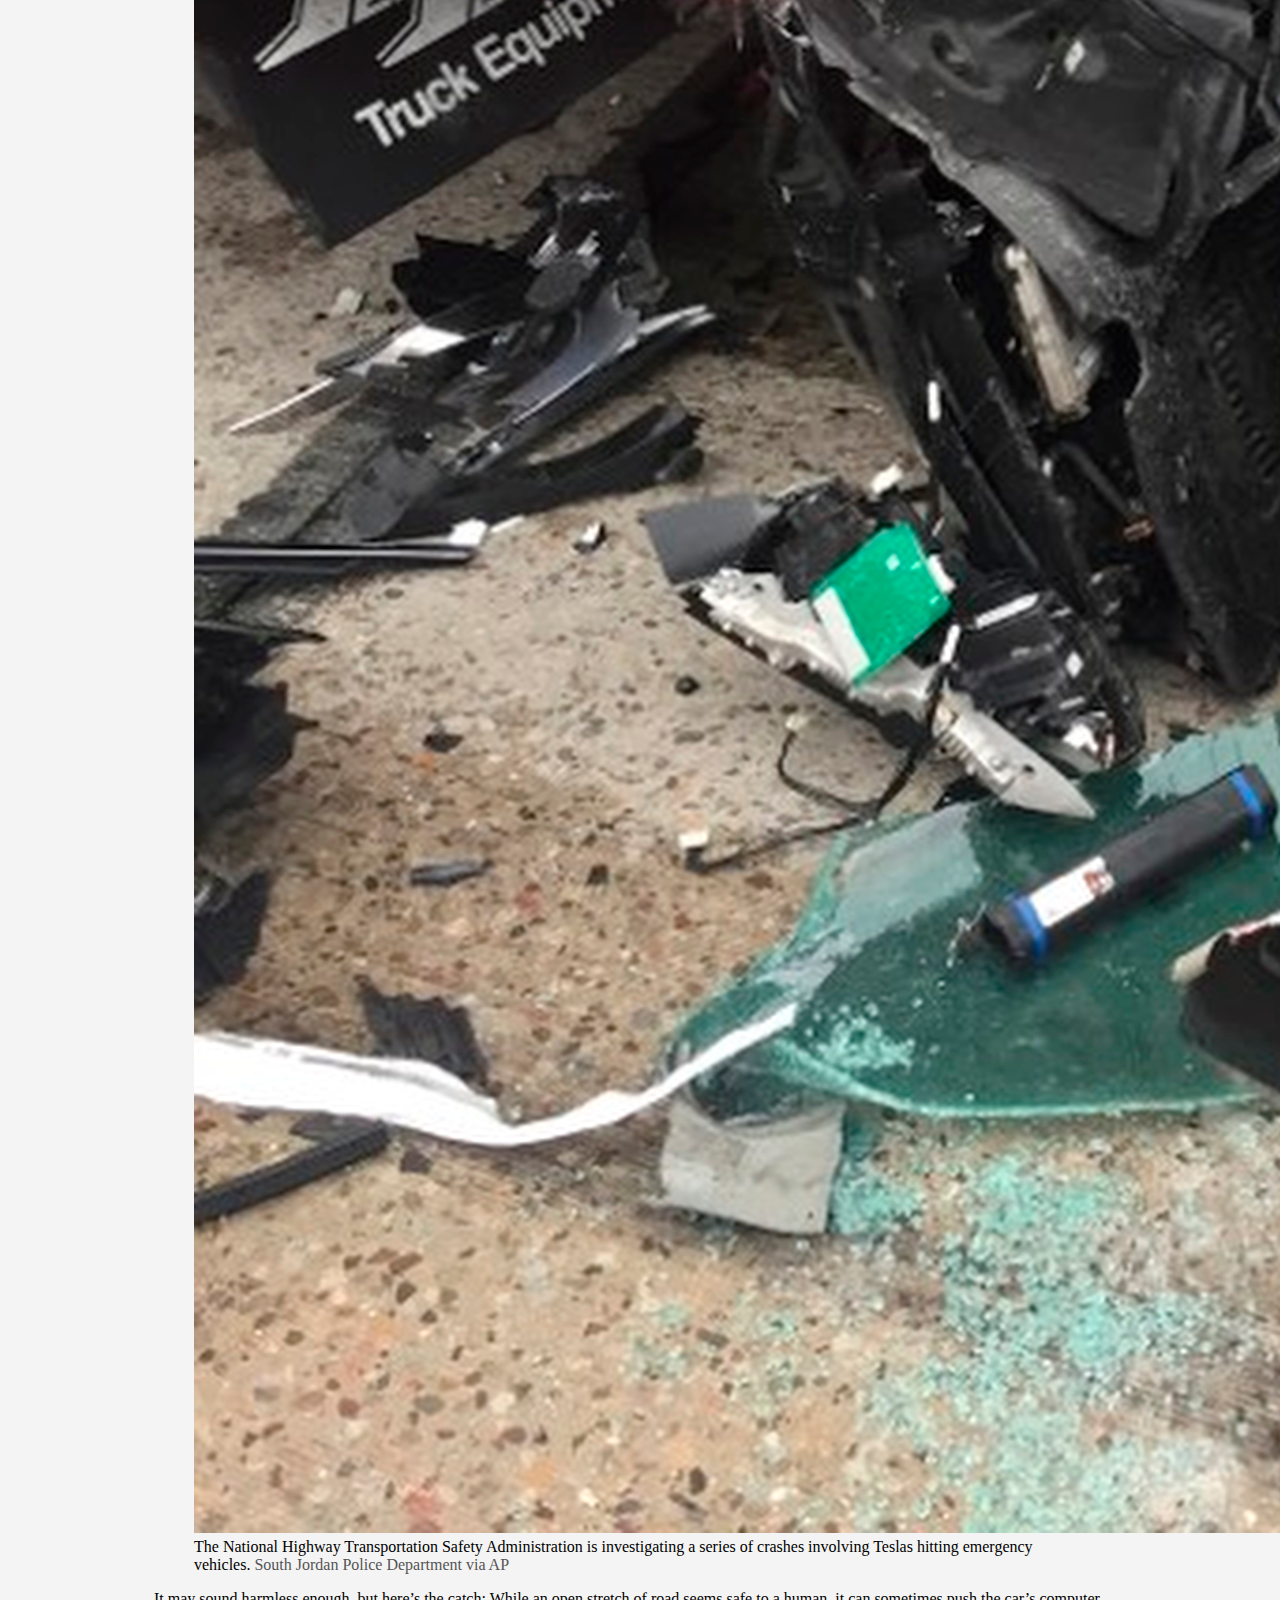
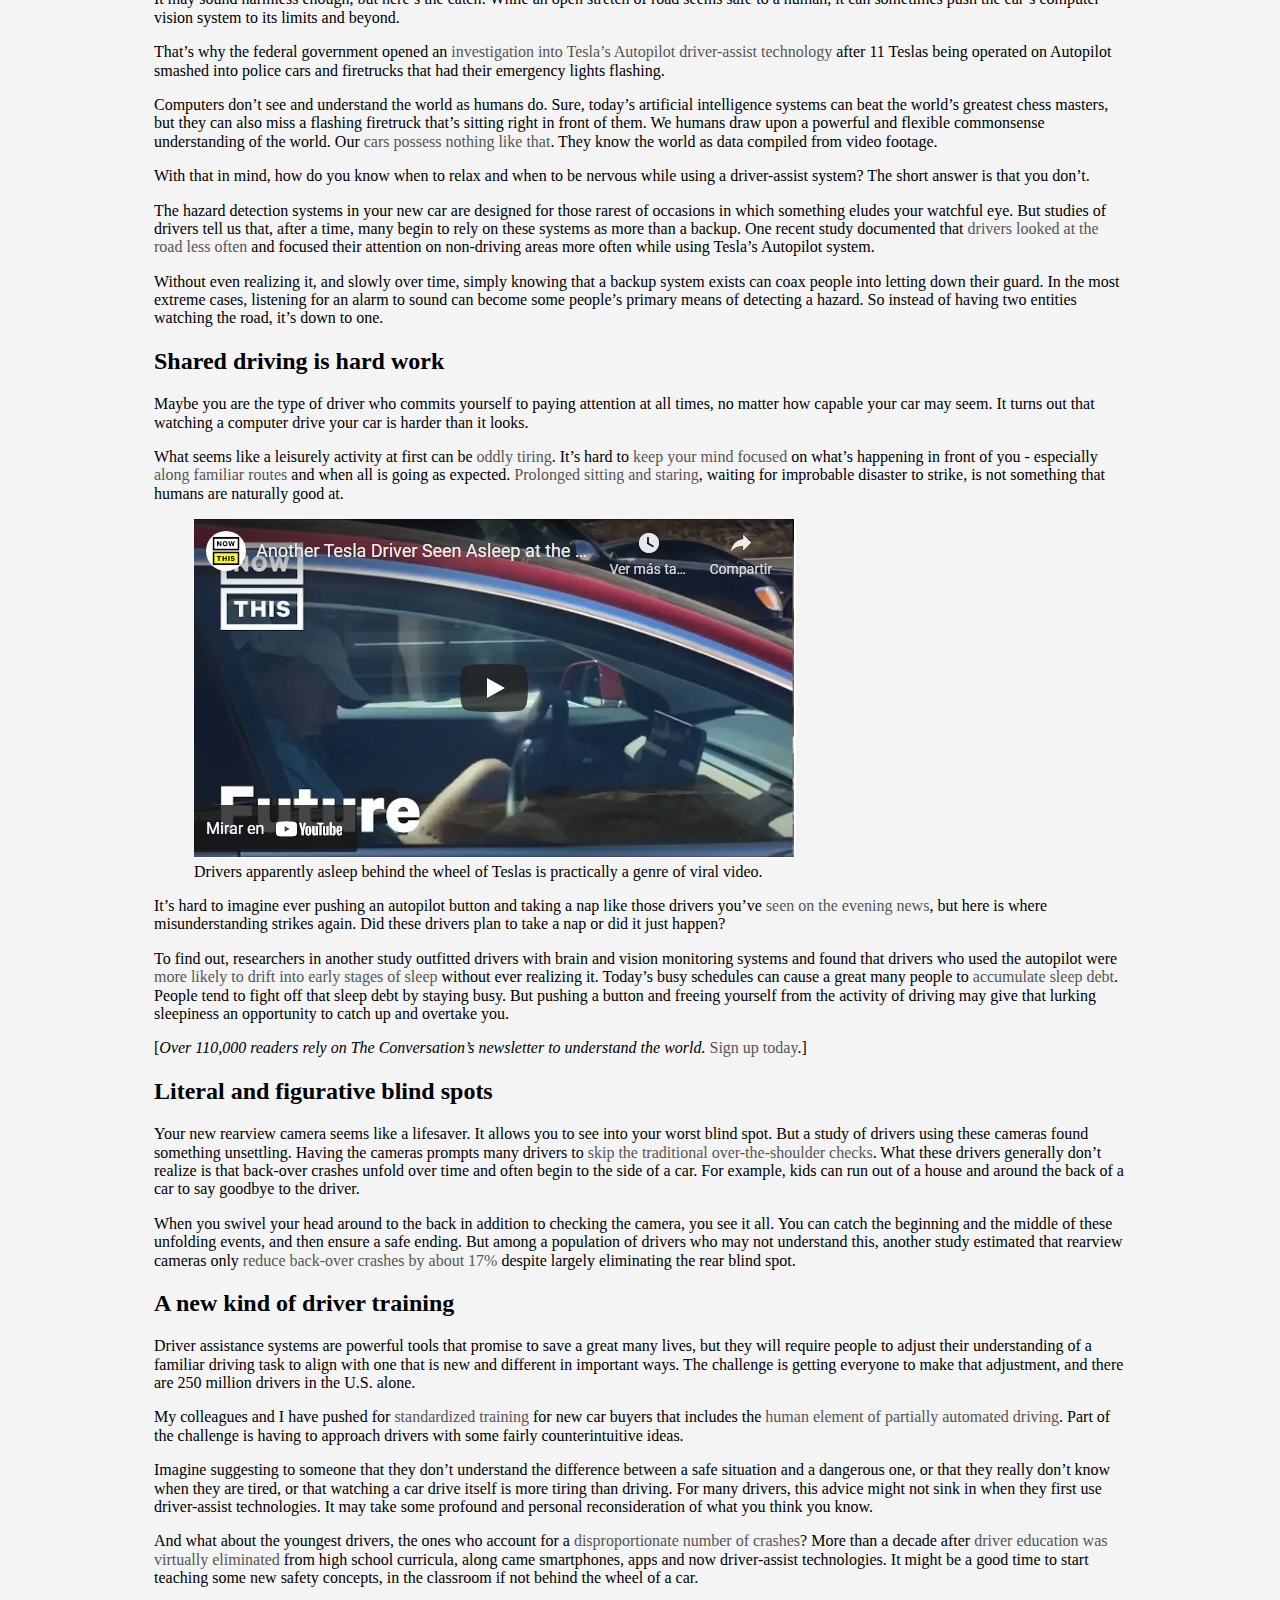
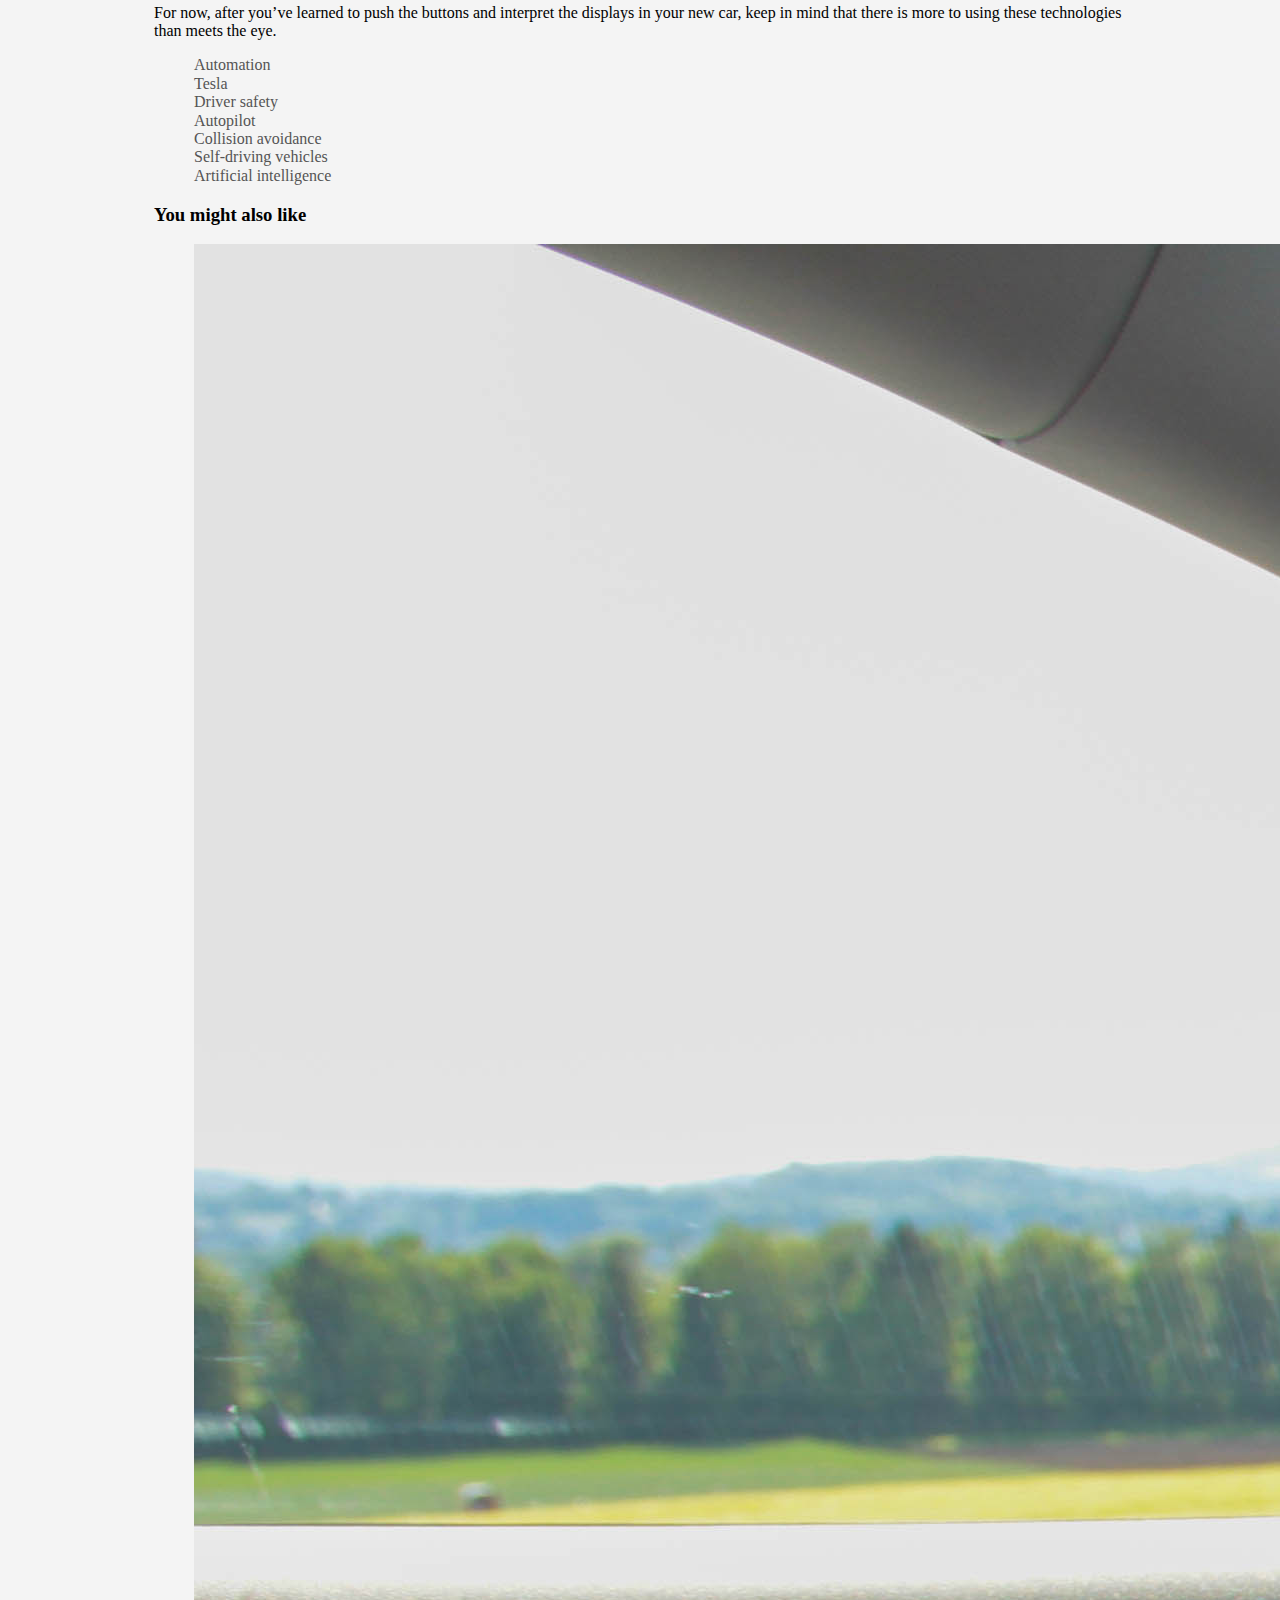
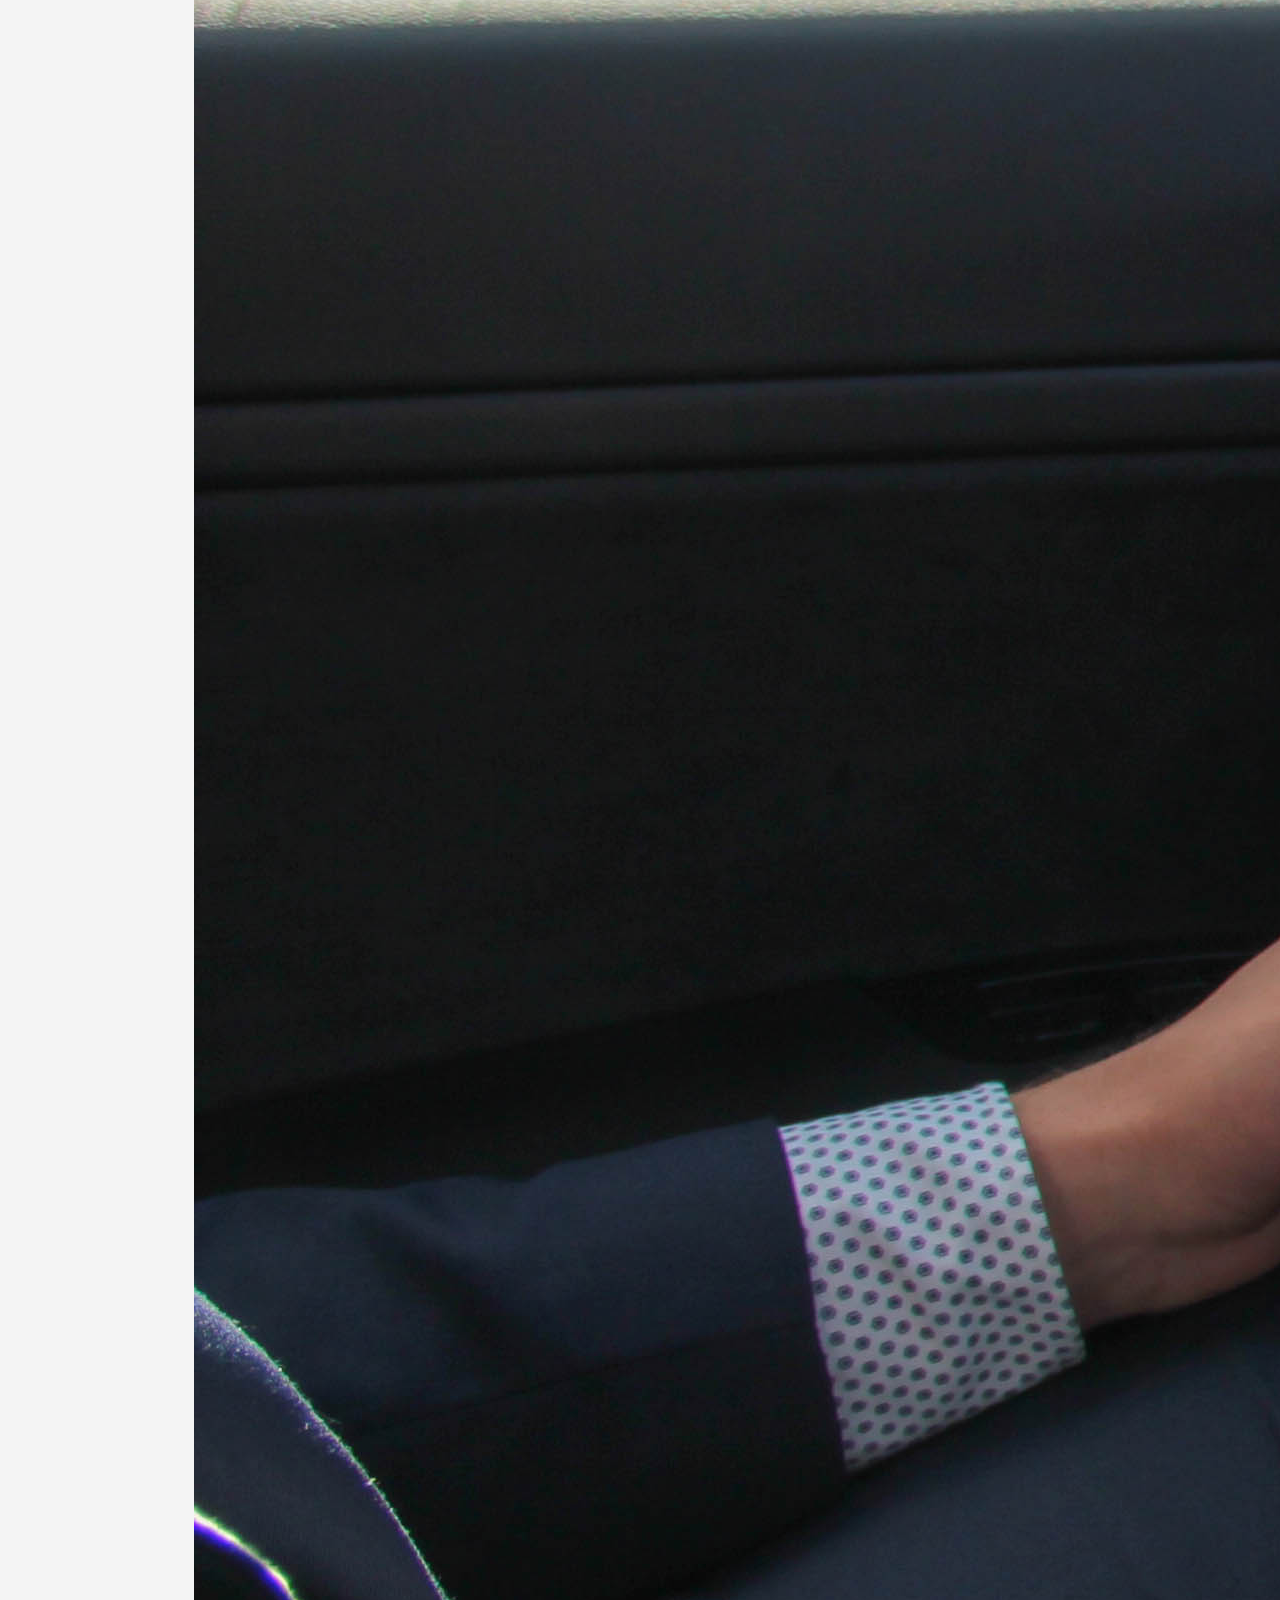
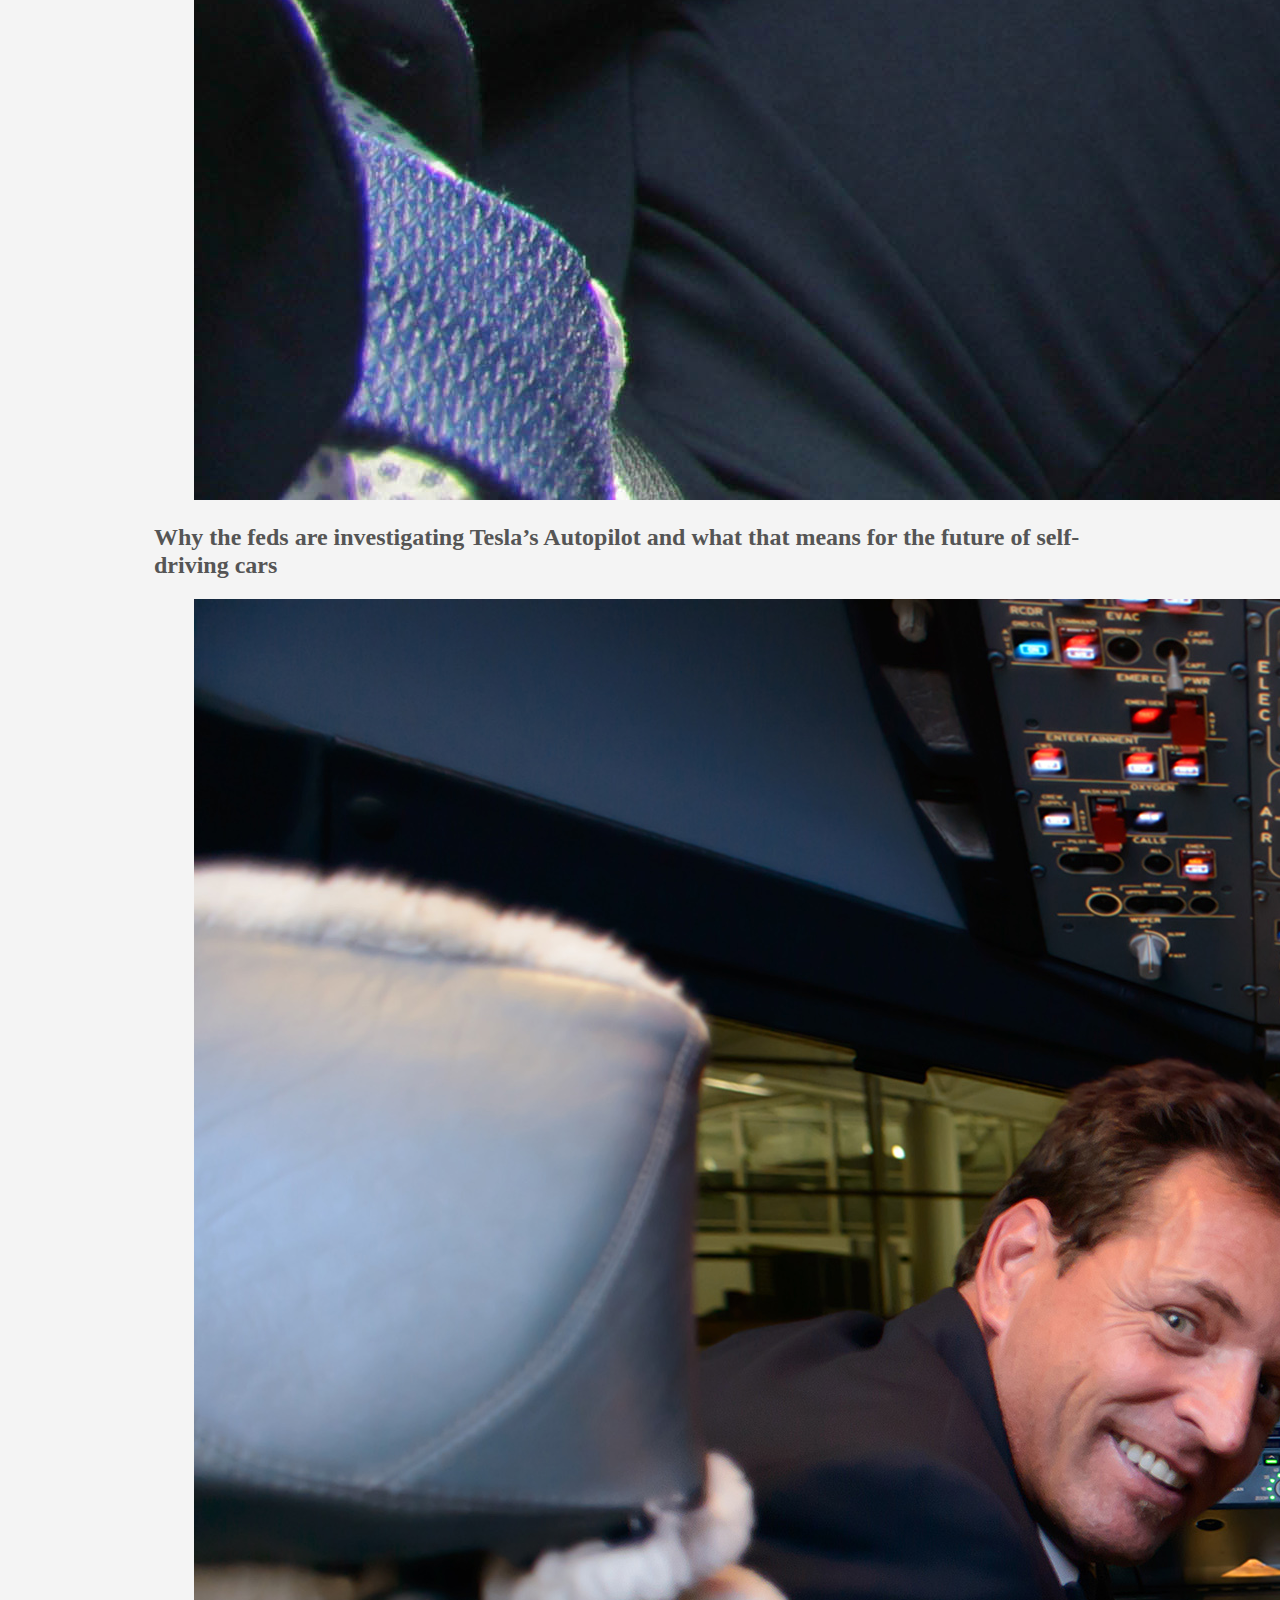
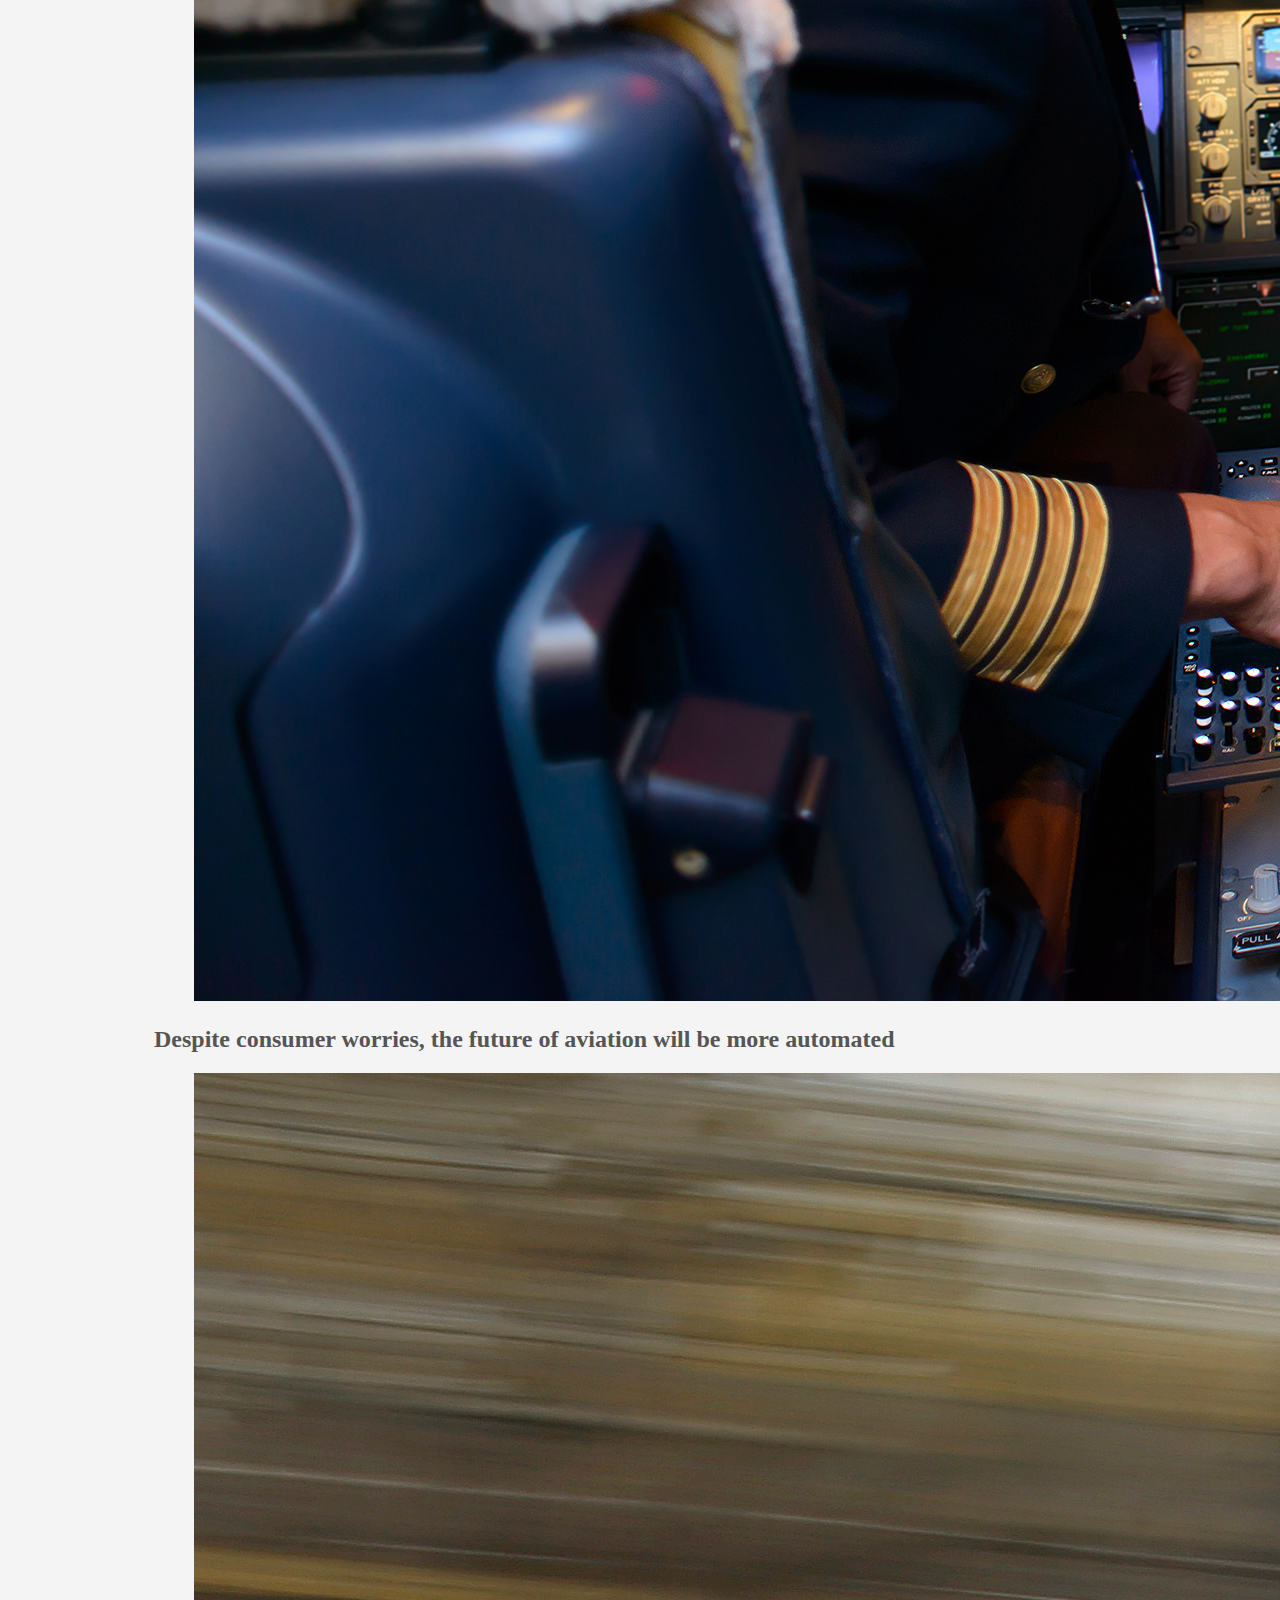
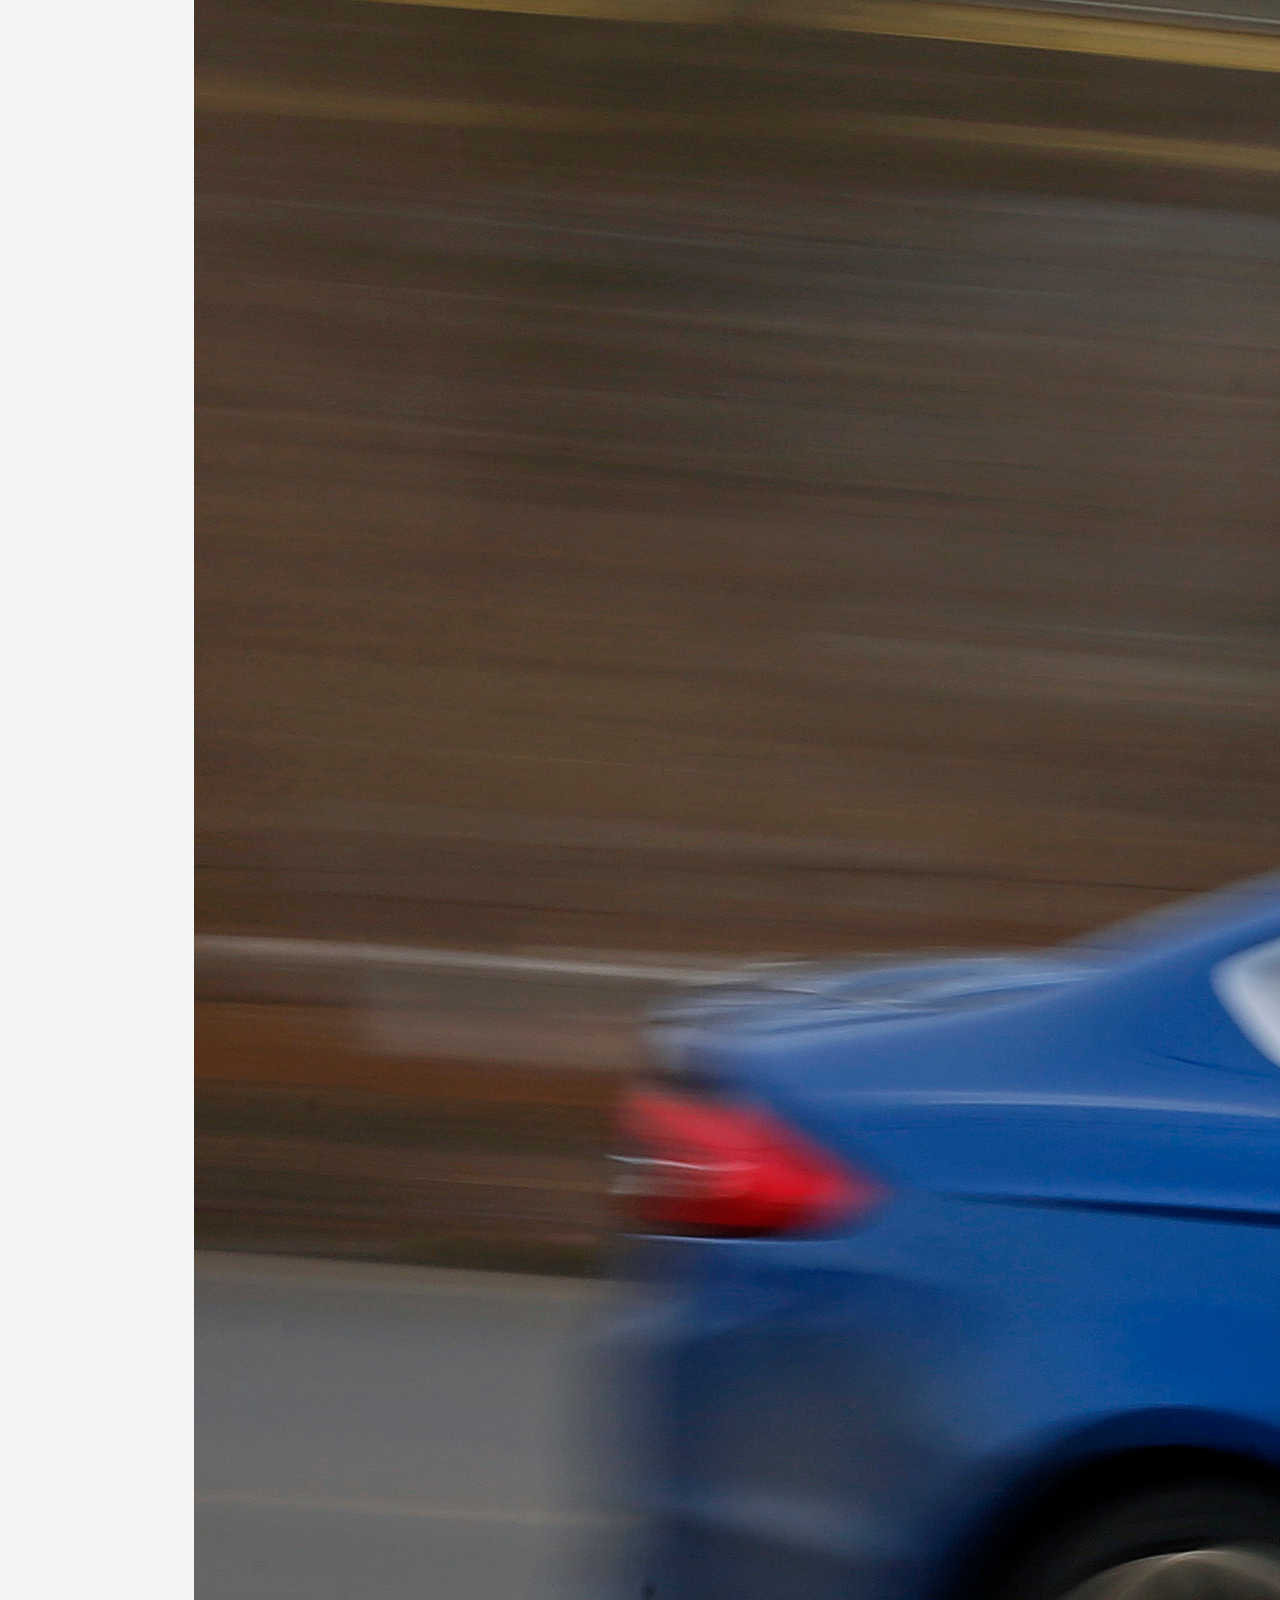
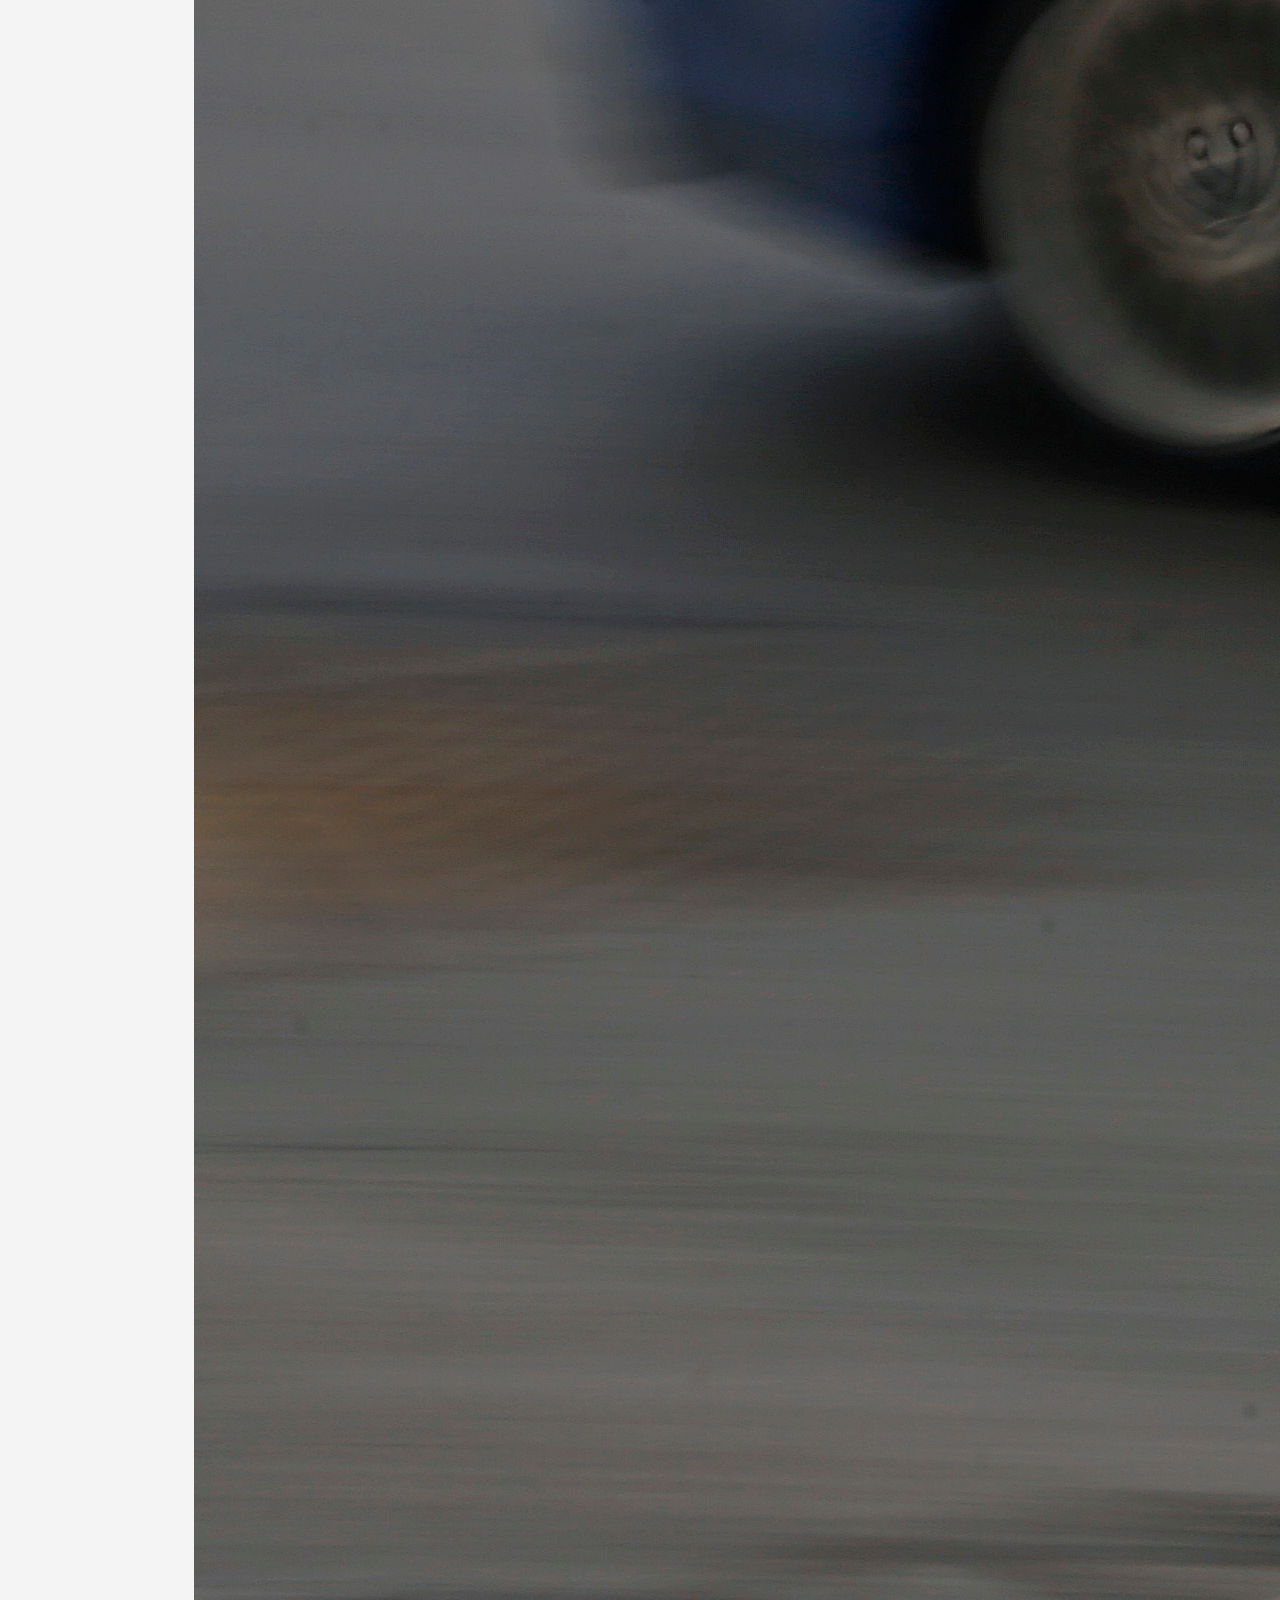
==== commit bea86a6d: "first modifications to style.css, added classes to index and index2" ====
--- a/index2.html
+++ b/index2.html
@@ -5,7 +5,7 @@
     <meta charset="UTF-8">
     <meta http-equiv="X-UA-Compatible" content="IE=edge">
     <meta name="viewport" content="width=device-width, initial-scale=1.0">
-    <title>Document</title>
+    <title>The CONVERSATION</title>
     <link rel="stylesheet" href="style/normalize.css">
     <link rel="stylesheet" href="style/style.css">
 </head>
@@ -13,54 +13,62 @@
 <body>
     <div class="top-bar">
         <section class="top">
-            <nav>
-                <a href="https://theconversation.com/us">
-                    <img src="imagenes/home.jpg" alt="home">
-                </a>
-            </nav>
-            <nav class="top-bar">
-                <ul class="menu">
-                    <li class="region africa">
-                        <a title="Africa edition" href="https://theconversation.com/africa">Africa</a>
-                    </li>
-                    <li class="region au">
-                        <a title="Australia edition" href="https://theconversation.com/au">Australia</a>
-                    </li>
-                    <li class="region ca">
-                        <a title="Canada edition" href="https://theconversation.com/ca">Canada</a>
-                    </li>
-                    <li class="region ca-fr">
-                        <a title="Canada (français) edition" href="https://theconversation.com/ca-fr">Canada
-                            (français)</a>
-                    </li>
-                    <li class="region es">
-                        <a title="España edition" href="https://theconversation.com/es">España</a>
-                    </li>
-                    <li class="region fr">
-                        <a title="France edition" href="https://theconversation.com/fr">France</a>
-                    </li>
-                    <li class="region global">
-                        <a title="Global Perspectives edition" href="https://theconversation.com/global">Global
-                            Perspectives</a>
-                    </li>
-                    <li class="region id">
-                        <a title="Indonesia edition" href="https://theconversation.com/id">Indonesia</a>
-                    </li>
-                    <li class="region nz">
-                        <a title="New Zealand edition" href="https://theconversation.com/nz">New Zealand</a>
-                    </li>
-                    <li class="region uk">
-                        <a title="United Kingdom edition" href="https://theconversation.com/uk">United Kingdom</a>
-                    </li>
+            <nav class="bar">
+                <ul>
+                    <li class="bar-item">
+                        <a href="https://theconversation.com/us">
+                            <i class="icon-home"></i>
+                        </a>
+                    </li>
+                    <li class="bar-item">Edition:</li>
                 </ul>
             </nav>
+            <div class="dropdown-bar">
+                <div class="current">
+                    <button> United States</button>
+                    <ul class="menu">
+                        <li class="region africa">
+                            <a title="Africa edition" href="https://theconversation.com/africa">Africa</a>
+                        </li>
+                        <li class="region au">
+                            <a title="Australia edition" href="https://theconversation.com/au">Australia</a>
+                        </li>
+                        <li class="region ca">
+                            <a title="Canada edition" href="https://theconversation.com/ca">Canada</a>
+                        </li>
+                        <li class="region ca-fr">
+                            <a title="Canada (français) edition" href="https://theconversation.com/ca-fr">Canada
+                                (français)</a>
+                        </li>
+                        <li class="region es">
+                            <a title="España edition" href="https://theconversation.com/es">España</a>
+                        </li>
+                        <li class="region fr">
+                            <a title="France edition" href="https://theconversation.com/fr">France</a>
+                        </li>
+                        <li class="region global">
+                            <a title="Global Perspectives edition" href="https://theconversation.com/global">Global
+                                Perspectives</a>
+                        </li>
+                        <li class="region id">
+                            <a title="Indonesia edition" href="https://theconversation.com/id">Indonesia</a>
+                        </li>
+                        <li class="region nz">
+                            <a title="New Zealand edition" href="https://theconversation.com/nz">New Zealand</a>
+                        </li>
+                        <li class="region uk">
+                            <a title="United Kingdom edition" href="https://theconversation.com/uk">United Kingdom</a>
+                        </li>
+                    </ul>
+                </div>
+            </div>
             <nav class="promo">
                 <ul class="topbar-item-list">
                     <li class="donate">
                         <a
                             href="https://donate.theconversation.com/us?utm_source=theconversation.com&amp;utm_medium=website&amp;utm_campaign=topbar">Donate</a>
                     </li>
-                    <li>
+                    <li class="topbar-button-left">
                         <a title="Sign up to receive our daily email newsletter"
                             href="theconversation.com/us/newsletters/the-daily-3?utm_campaign=System&amp;utm_content=newsletter&amp;utm_medium=TopBar&amp;utm_source=theconversation.com">
                             Get newsletter
@@ -70,17 +78,17 @@
             </nav>
             <nav class="topbar-item-list">
                 <ul>
-                    <li class="author-signup">
+                    <li class="topbar-button">
                         <a href="theconversation.com/become-an-author">Become an author
                         </a>
                     </li>
-                    <li class="reader-signup">
+                    <li class="topbar-button">
                         <a
                             href="theconversation.com/sign_up?return_to=/your-driver-assist-system-may-be-out-of-alignment-with-your-understanding-of-how-it-works-166471">Sign
                             up as a reader
                         </a>
                     </li>
-                    <li class="reader-signin">
+                    <li class="topbar-button">
                         <a
                             href="theconversation.com/sign_in?return_to=/your-driver-assist-system-may-be-out-of-alignment-with-your-understanding-of-how-it-works-166471">Sign
                             in
@@ -94,7 +102,7 @@
     <section class="header">
         <div class="wrapper">
             <header class="cabecera">
-                <a href="https://theconversation.com/us">
+                <a href="https://theconversation.com/us" class="logo">
                     <img src="imagenes/logo-en-2dbf43368862bc522cc1bcb6ac5833fc.svg" alt="The conversation">
                 </a>
 
@@ -103,7 +111,7 @@
                 <form class="masthead-search" action="https://theconversation.com/us/search" accept-charset="UTF-8"
                     method="get">
                     <fieldset>
-                        <legend>Search</legend>
+                        <legend class="button">Search</legend>
                         <div class="row">
                             <div class="input-wrapper">
                                 <label for="q"><i class="icon-search"></i></label>
@@ -119,7 +127,7 @@
                     Academic rigor, journalistic flair
                 </div>
             </header>
-            <nav id="primary-nav">
+            <nav class="primary-nav">
                 <ol>
                     <li class="covid-19">
                         <a class="idle" title="COVID-19" href="https://theconversation.com/us/covid-19">COVID-19
@@ -188,9 +196,6 @@
                 </div>
             </div>
         </figure>
-
-
-
         <div class="wrapper" itemprop="articleBody">
             <div class="sidebar-right">
 
@@ -450,13 +455,10 @@
                         humans
                         are
                         naturally good at. </p>
-
-
-                    <!--revisar xq no se visualiza el video-->
                     <figure>
-                        <div class="placeholder-container"><iframe class=" lazyloaded"
-                                data-src="https://www.youtube.com/embed/fc-ZWkcltec?wmode=transparent&start=0"
-                                allowfullscreen="" width="100%" height="400"></iframe></div>
+                        <a href="https://www.youtube.com/embed/fc-ZWkcltec" target="_blank">
+                            <img src="imagenes/yt-link.jpg" alt="">
+                        </a>
                         <figcaption><span class="caption">Drivers apparently asleep behind the wheel of Teslas is
                                 practically a
                                 genre of viral video.</span></figcaption>
@@ -467,7 +469,8 @@
                             href="https://www.nbcnews.com/nightly-news/video/tesla-driver-caught-on-camera-apparently-asleep-at-the-wheel-68543557694">seen
                             on the evening news</a>, but here is where misunderstanding strikes again. Did these drivers
                         plan to
-                        take a nap or did it just happen? </p>
+                        take a nap or did it just happen?
+                    </p>
 
                     <p>To find out, researchers in another study outfitted drivers with brain and vision monitoring
                         systems
@@ -603,12 +606,12 @@
                             <article>
                                 <figure><a
                                         href="https://theconversation.com/why-the-feds-are-investigating-teslas-autopilot-and-what-that-means-for-the-future-of-self-driving-cars-166307"><img
-                                            src="imagenes/file-20210819-23-izpx1u.jpg"
-                                            alt=""></a></figure>
+                                            src="imagenes/file-20210819-23-izpx1u.jpg" alt=""></a></figure>
                                 <header>
                                     <h2><a
                                             href="https://theconversation.com/why-the-feds-are-investigating-teslas-autopilot-and-what-that-means-for-the-future-of-self-driving-cars-166307"><span>Why
-                                                the feds are investigating Tesla’s Autopilot and what that means for the future
+                                                the feds are investigating Tesla’s Autopilot and what that means for the
+                                                future
                                                 of <span class="nobr">self-driving</span>&nbsp;cars</span></a></h2>
                                 </header>
                             </article>
@@ -617,23 +620,25 @@
                             <article>
                                 <figure><a
                                         href="https://theconversation.com/despite-consumer-worries-the-future-of-aviation-will-be-more-automated-113807"><img
-                                            src="imagenes/file-20190321-93063-7orhiy.jpg"
-                                            alt=""></a></figure>
+                                            src="imagenes/file-20190321-93063-7orhiy.jpg" alt=""></a></figure>
                                 <header>
                                     <h2><a
                                             href="https://theconversation.com/despite-consumer-worries-the-future-of-aviation-will-be-more-automated-113807"><span>Despite
-                                                consumer worries, the future of aviation will be more&nbsp;automated</span></a>
+                                                consumer worries, the future of aviation will be
+                                                more&nbsp;automated</span></a>
                                     </h2>
                                 </header>
                             </article>
                         </div>
                         <div class="article-1PA2M related-article grid-four">
                             <article>
-                                <figure><a href="https://theconversation.com/what-are-these-levels-of-autonomous-vehicles-96396"><img
-                                            src="imagenes/file-20180514-100703-16gfvhs.jpg"
-                                            alt=""></a></figure>
+                                <figure><a
+                                        href="https://theconversation.com/what-are-these-levels-of-autonomous-vehicles-96396"><img
+                                            src="imagenes/file-20180514-100703-16gfvhs.jpg" alt=""></a></figure>
                                 <header>
-                                    <h2><a href="https://theconversation.com/what-are-these-levels-of-autonomous-vehicles-96396"><span>What are these
+                                    <h2><a
+                                            href="https://theconversation.com/what-are-these-levels-of-autonomous-vehicles-96396"><span>What
+                                                are these
                                                 ‘levels’ of autonomous vehicles?</span></a></h2>
                                 </header>
                             </article>
@@ -642,8 +647,7 @@
                             <article>
                                 <figure><a
                                         href="https://theconversation.com/artificial-intelligence-can-help-highway-departments-find-bats-roosting-under-bridges-166806"><img
-                                            src="imagenes/file-20210914-23-szdzvq.jpg"
-                                            alt=""></a></figure>
+                                            src="imagenes/file-20210914-23-szdzvq.jpg" alt=""></a></figure>
                                 <header>
                                     <h2><a
                                             href="https://theconversation.com/artificial-intelligence-can-help-highway-departments-find-bats-roosting-under-bridges-166806"><span>Artificial
@@ -659,18 +663,19 @@
         <div class="page-addendum">
             <div class="wrapper">
                 <div class="grid-sixteen grid-last">
-        
+
                     <div id="addendum-write" class="addendum-block want-to-write">
                         <h3 class="border">Want to write?</h3>
                         <p>
-                            Write an article and join a growing community of more than 133,900 academics and researchers from
+                            Write an article and join a growing community of more than 133,900 academics and researchers
+                            from
                             4,161 institutions.
                         </p>
                         <p class="more">
                             <a class="button" href="https://theconversation.com/become-an-author">Register now</a>
                         </p>
                     </div>
-        
+
                 </div>
             </div>
         </div>
@@ -686,7 +691,8 @@
                                 <a href="https://theconversation.com/us/community-standards">Community standards</a>
                             </li>
                             <li>
-                                <a href="https://theconversation.com/us/republishing-guidelines">Republishing guidelines</a>
+                                <a href="https://theconversation.com/us/republishing-guidelines">Republishing
+                                    guidelines</a>
                             </li>
                             <li>
                                 <a href="https://theconversation.com/us/friends">Friends of The Conversation</a>
@@ -723,7 +729,7 @@
                             <li>
                                 <a href="https://theconversation.com/us/partners">Partners and funders</a>
                             </li>
-    
+
                             <li>
                                 <a href="https://theconversation.com/us/resources-for-media">Resource for media</a>
                             </li>
@@ -740,7 +746,8 @@
                     <div class="sitewide-social-media">
                         <ul>
                             <li class="facebook">
-                                <a title="The Conversation on Facebook" href="https://facebook.com/theConversationUS">​</a>
+                                <a title="The Conversation on Facebook"
+                                    href="https://facebook.com/theConversationUS">​</a>
                             </li>
                             <li class="twitter">
                                 <a title="The Conversation on Twitter" href="https://twitter.com/ConversationUS">​</a>
@@ -766,14 +773,14 @@
                     <a href="https://theconversation.com/us/corrections">Corrections</a>
                 </nav>
                 <p class="copyright">
-                    <span>Copyright © 2010–2021</span><span class="comma">, </span><span><a href="https://theconversation.com/us/who-we-are">The
+                    <span>Copyright © 2010–2021</span><span class="comma">, </span><span><a
+                            href="https://theconversation.com/us/who-we-are">The
                             Conversation US, Inc.</a></span>
                 </p>
             </div>
         </footer>
-    
+
     </div>
-
 </body>
 
 </html>--- a/style/style.css
+++ b/style/style.css
@@ -0,0 +1,183 @@
+
+body{
+    background-color: #f4f4f4;
+}
+a{
+    text-decoration: none;
+    color: #555;
+}
+
+ul{
+    list-style: none;
+}
+
+ol{
+    list-style: none;
+}
+
+.top-bar{
+    font-family: Helvetica Neue,Helvetica,sans-serif;
+    background: #fff;
+    height: 46px;
+    line-height: 18px;
+    position: relative;
+    z-index: 25;
+    padding: 15px 10px 13px 10px;
+    font-size: 13px;
+}
+.top{
+        margin: 0 auto;
+        position: relative;
+        width: 972px;
+        background-color: transparent;
+        float: left;
+        margin-left: 100px;
+}
+    
+    
+.bar-item{
+    float: left;
+    display: block;
+}
+
+.icon-home{
+    font-family: TCFont-Regular;
+    display: inline-block;
+    font-weight: 400!important;
+    font-style: normal!important;
+    vertical-align: middle;
+    position: relative;
+    top: -.1em;
+    width: 1.231em;
+    font-size: 1.231em;
+    list-style-image: url(../imagenes/home.png);
+}
+
+
+.dropdown-bar{
+    border-right: 1px solid #eaeaea;
+    height: 46px;
+    position: relative;
+    width: fit-content;
+    float: left;
+}
+
+
+.donate{
+    float: left;
+    width: fit-content;
+    background-color: red;
+    color:#000;
+
+}
+
+.topbar-button-left{
+    float: left;
+
+}
+
+
+.topbar-button{
+    float: right;
+    
+}
+
+.menu {
+    display: none;
+    position: absolute;
+    background-color: #f9f9f9;
+    min-width: 160px;
+    box-shadow: 0px 8px 16px 0px rgba(0,0,0,0.2);
+    padding: 12px 16px;
+    z-index: 1;
+  }
+
+.dropdown-bar:hover .menu{
+    display: block;
+}
+
+
+.header{
+    background: #f8f8f8;
+    border-bottom: 5px solid #f1f1f2;
+    border-top: 1px solid #f1f1f2;
+    padding-top: 24px;
+}
+
+.wrapper{
+    margin: 0 auto;
+    position: relative;
+    width: 972px;
+}
+
+.cabecera{
+    background: #f8f8f8;
+    border-bottom: 5px solid #f1f1f2;
+    border-top: 1px solid #f1f1f2;
+    padding-top: 24px;
+}
+
+.logo{
+    position: relative;
+    float: left;
+    margin-bottom: 0;
+    display: block;
+    width: 350px;
+    height: 29px;
+}
+.masthead-search{
+    float: right;
+    border-radius: 2px;
+    padding: 7px 6px 6px 26px;
+    min-width: 280px;
+    border: 1px solid #aaa;
+    position: relative;
+    background-color: #fff;
+    display: block;
+    font-size: 12px;
+    line-height: 16px;
+}
+
+.tagline{
+    padding-top: 4px;
+    clear: left;
+    float: left;
+    width: 300px;
+    height: 18px;
+    color: #383838;
+    font-weight: 400;
+    text-shadow: none;
+    font-size: 12px;
+}
+
+.idle{
+    padding-top: 5px;
+    display: inline-block;
+    float:left;
+    margin-right: .8em;
+    font-size: 13px;
+    font-family: Helvetica Neue,Helvetica,sans-serif;
+    color: #383838;
+}
+
+.idle:hover {
+    border-bottom: 5px red solid;
+}
+.button {
+    border: 1px solid #cacaca;
+    margin-bottom: 0;
+    margin-top: 0;
+    border-radius: 4px;
+    box-sizing: content-box;
+    cursor: pointer;
+    display: none;
+    font-family: Helvetica Neue,Helvetica,sans-serif;
+    font-size: 12px;
+    font-weight: 700!important;
+    line-height: 16px;
+    min-height: 16px;
+    padding: 3px 12px;
+    position: relative;
+    transition: opacity .5s;
+}
+
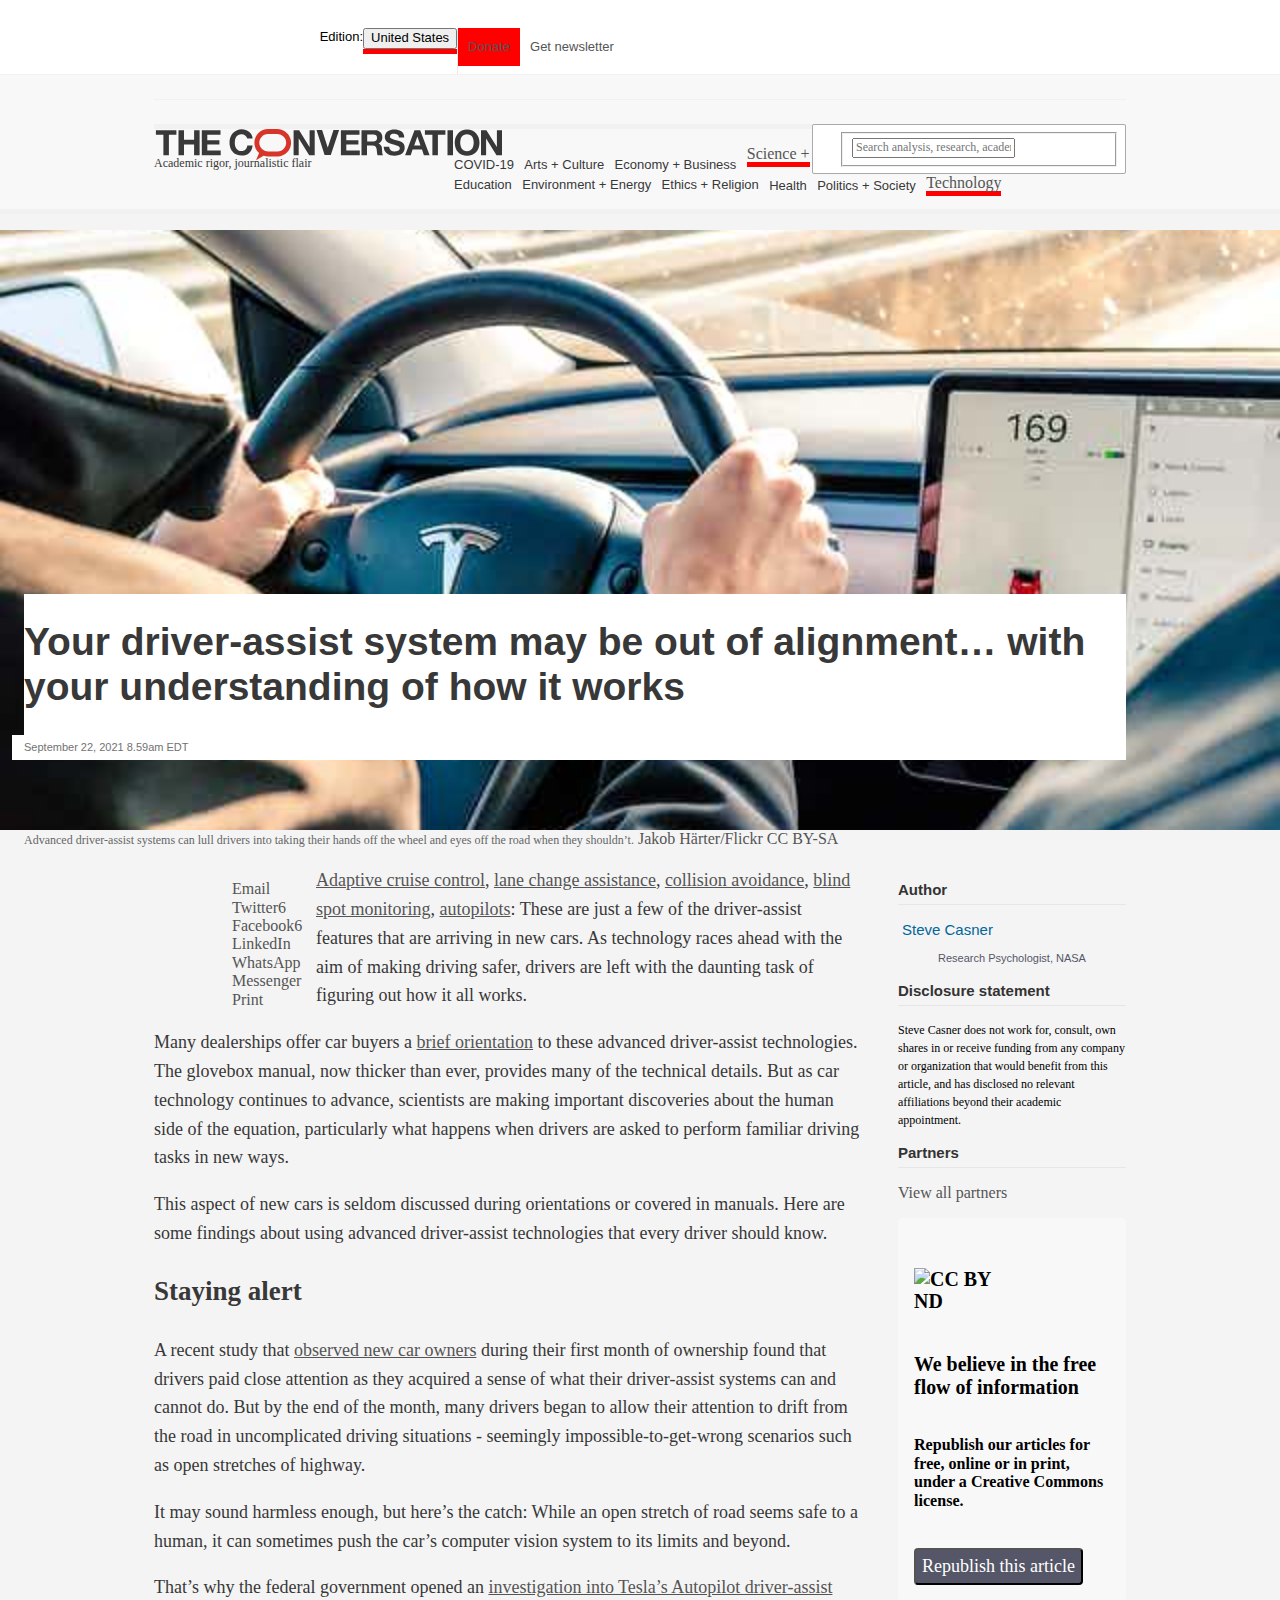
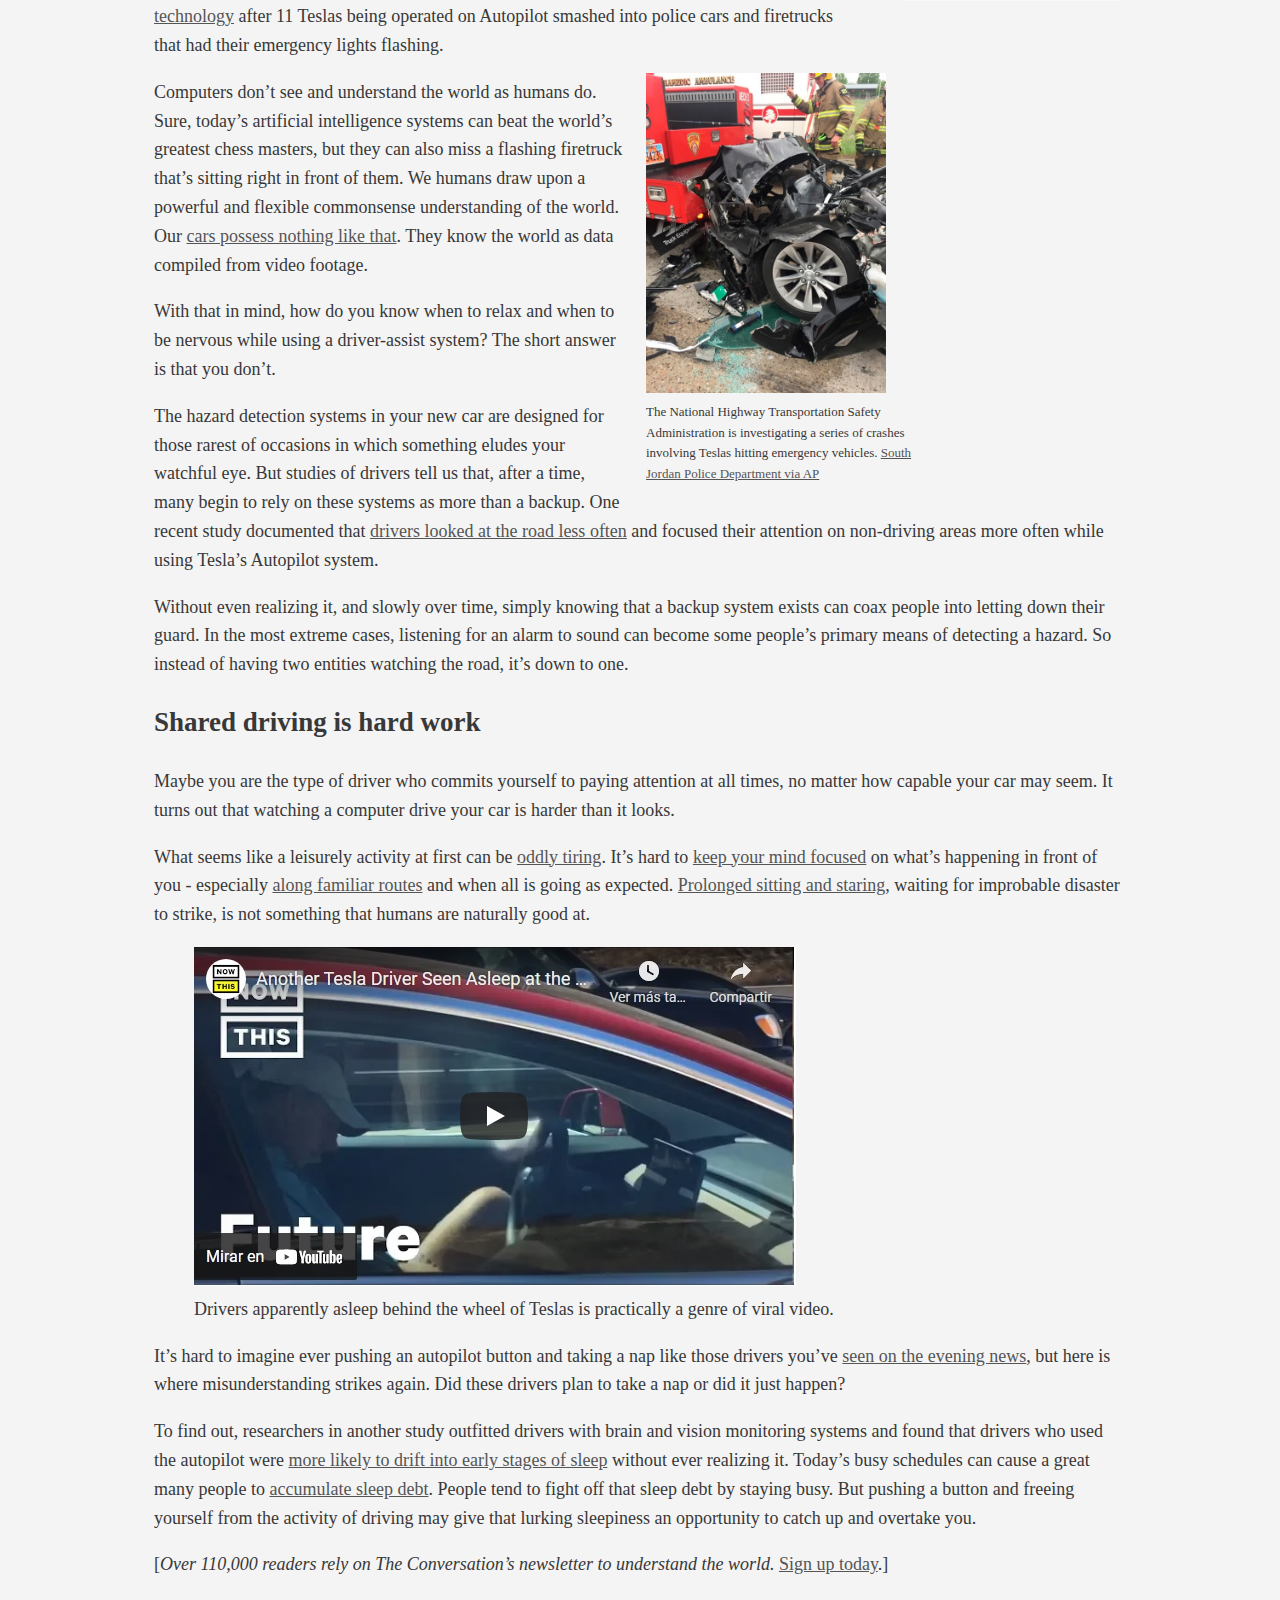
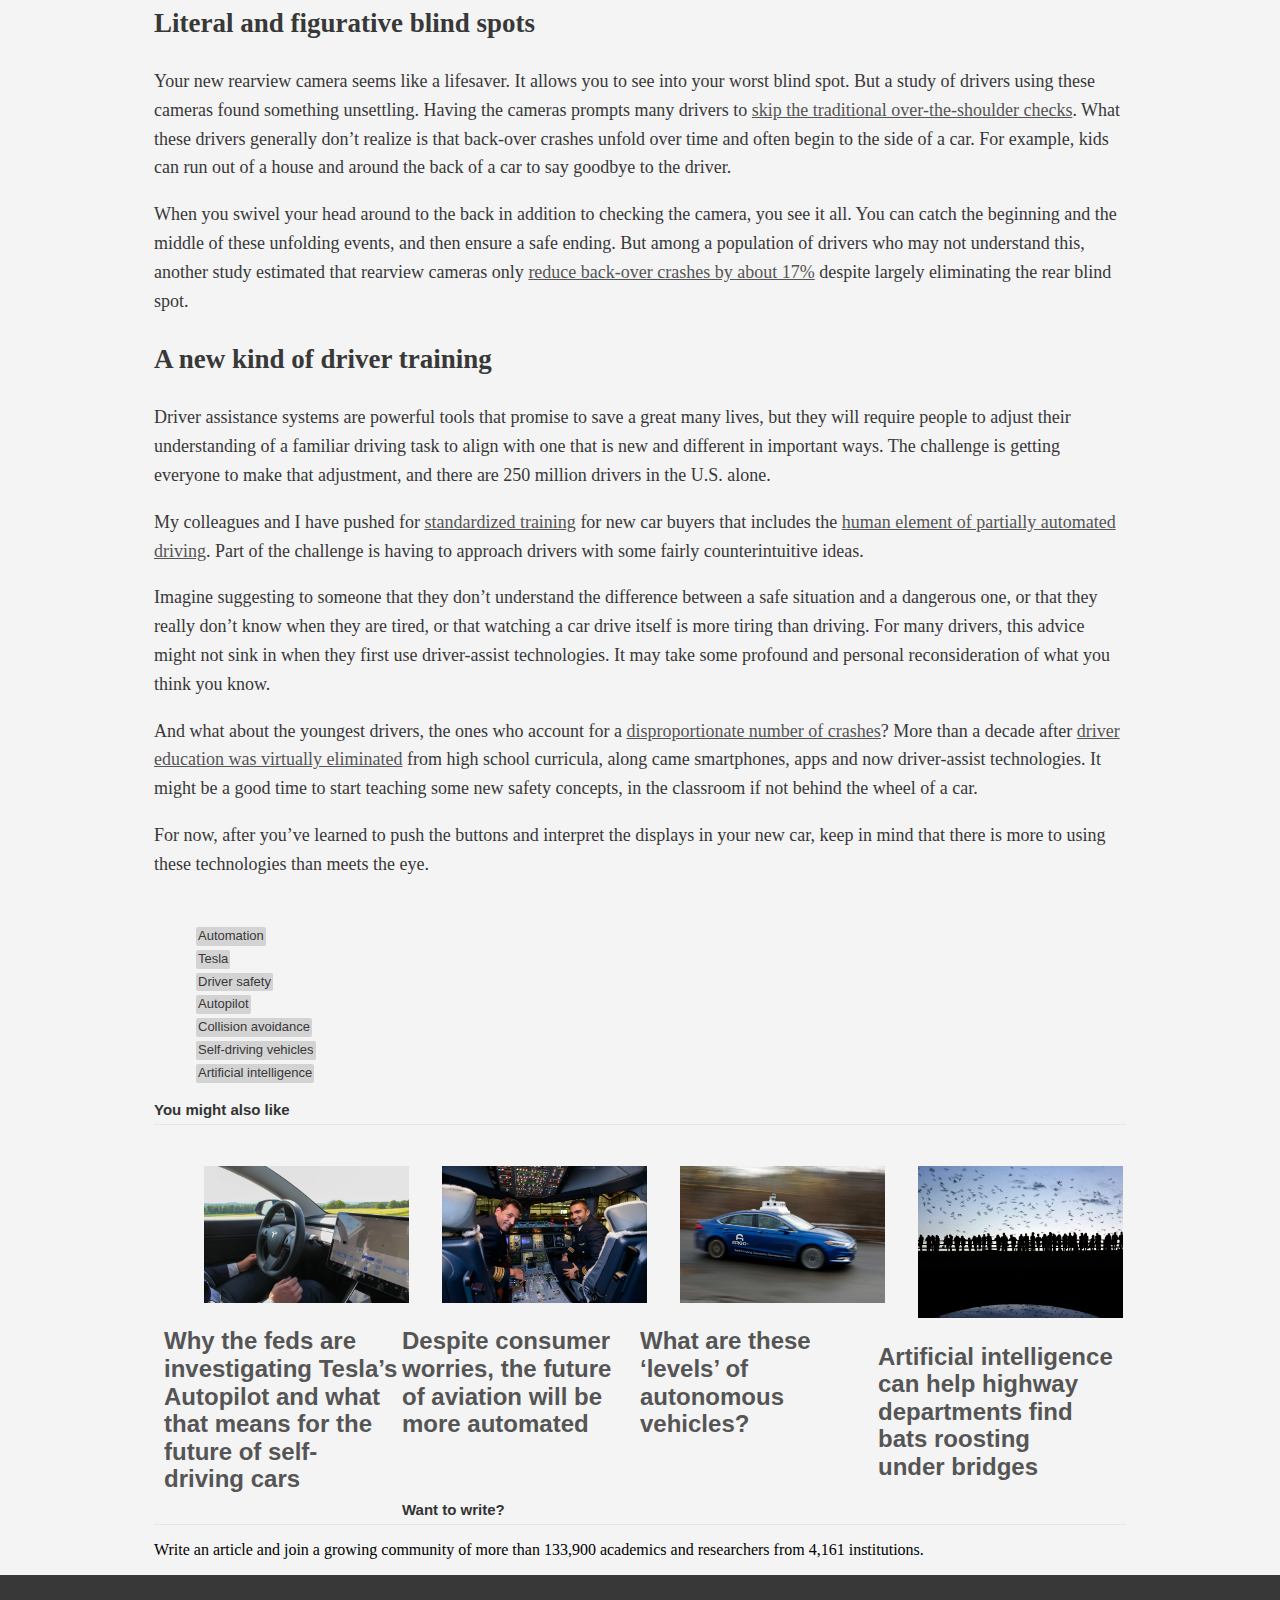
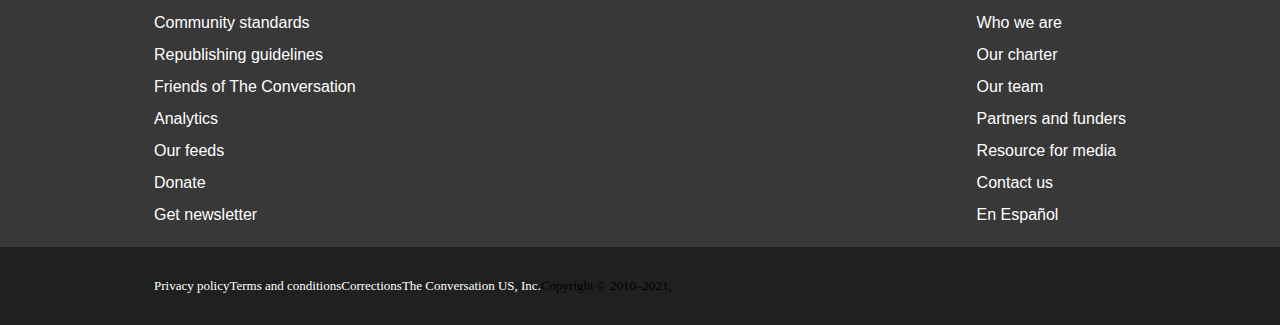
==== commit 0908e458: "add most of the style to style.css and corrections to index2 classes" ====
--- a/index2.html
+++ b/index2.html
@@ -63,12 +63,12 @@
                 </div>
             </div>
             <nav class="promo">
-                <ul class="topbar-item-list">
+                <ul class="topbar-item-list topbar-left">
                     <li class="donate">
                         <a
                             href="https://donate.theconversation.com/us?utm_source=theconversation.com&amp;utm_medium=website&amp;utm_campaign=topbar">Donate</a>
                     </li>
-                    <li class="topbar-button-left">
+                    <li class="topbar-button">
                         <a title="Sign up to receive our daily email newsletter"
                             href="theconversation.com/us/newsletters/the-daily-3?utm_campaign=System&amp;utm_content=newsletter&amp;utm_medium=TopBar&amp;utm_source=theconversation.com">
                             Get newsletter
@@ -76,7 +76,7 @@
                     </li>
                 </ul>
             </nav>
-            <nav class="topbar-item-list">
+            <nav class="topbar-item-list topbar-right">
                 <ul>
                     <li class="topbar-button">
                         <a href="theconversation.com/become-an-author">Become an author
@@ -170,17 +170,7 @@
     </section>
     <div id="main">
         <figure class="magazine">
-            <div class="image">
-                <img src="imagenes/file-20210921-17-1y97clo.jpg"
-                    alt="Interior of a car, driver's hands on the steering wheel, a computer display mounted on the dashboard">
-            </div>
-            <div class="wrapper">
-                <figcaption>Advanced driver-assist systems can lull drivers into taking their hands off the wheel and
-                    eyes off the road when they shouldn’t.</figcaption>
-                <span class="link">
-                    <a class="source" href="https://www.flickr.com/photos/jayuny/32070962248">Jakob Härter/Flickr</a>
-                    <a class="license" href="http://creativecommons.org/licenses/by-sa/4.0/">CC BY-SA</a>
-                </span>
+            <div class="main-image">
             </div>
             <div class="title">
                 <div class="wrapper">
@@ -191,31 +181,83 @@
                                 understanding of how it&nbsp;works
                             </strong>
                         </h1>
-
+                        <time class="date" datetime="2021-09-22T12:59:27Z" itemprop="datePublished" content="2021-09-22T12:59:27Z">
+                            September 22, 2021 8.59am EDT</time>
                     </header>
                 </div>
             </div>
+            <div class="wrapper inline">
+                <figcaption class="sub-img-main">Advanced driver-assist systems can lull drivers into taking their hands off the wheel and
+                    eyes off the road when they shouldn’t.</figcaption>
+                <span class="link">
+                    <a class="source" href="https://www.flickr.com/photos/jayuny/32070962248">Jakob Härter/Flickr</a>
+                    <a class="license" href="http://creativecommons.org/licenses/by-sa/4.0/">CC BY-SA</a>
+                </span>
+            </div>
+
         </figure>
-        <div class="wrapper" itemprop="articleBody">
+        <aside class="content-social-distribution">
+            <ul class="side1">
+                <li class="email">
+                    <a class="email-button" data-id="166471" target="_blank"
+                        href="mailto:?subject=Your%20driver-assist%20system%20may%20be%20out%20of%20alignment...%20with%20your%20understanding%20of%20how%20it%20works%20%E2%80%94%20The%20Conversation&amp;body=Hi.%20I%20found%20an%20article%20that%20you%20might%20like%3A%20%22Your%20driver-assist%20system%20may%20be%20out%20of%20alignment...%20with%20your%20understanding%20of%20how%20it%20works%22%20%E2%80%94%20https%3A%2F%2Ftheconversation.com%2Fyour-driver-assist-system-may-be-out-of-alignment-with-your-understanding-of-how-it-works-166471"><i
+                            class="icon-email"></i> <span>Email</span></a>
+                </li>
+
+                <li class="twitter">
+                    <a class="twitter-button"
+                        data-url="https://theconversation.com/your-driver-assist-system-may-be-out-of-alignment-with-your-understanding-of-how-it-works-166471"
+                        data-id="166471" target="_blank"
+                        href="http://twitter.com/intent/tweet?text=Your+driver-assist+system+may+be+out+of+alignment...+with+your+understanding+of+how+it+works&amp;url=https%3A%2F%2Ftheconversation.com%2Fyour-driver-assist-system-may-be-out-of-alignment-with-your-understanding-of-how-it-works-166471%3Futm_source%3Dtwitter%26utm_medium%3Dbylinetwitterbutton&amp;utm_campaign=none&amp;via=ConversationUS"><i
+                            class="icon-twitter"></i> <span>Twitter</span><span class="data-count">6</span></a>
+                </li>
+
+                <li class="facebook">
+                    <a class="facebook-button"
+                        data-url="https://theconversation.com/your-driver-assist-system-may-be-out-of-alignment-with-your-understanding-of-how-it-works-166471"
+                        data-id="166471" target="_blank"
+                        href="http://www.facebook.com/sharer.php?u=https%3A%2F%2Ftheconversation.com%2Fyour-driver-assist-system-may-be-out-of-alignment-with-your-understanding-of-how-it-works-166471%3Futm_source%3Dfacebook%26utm_medium%3Dbylinefacebookbutton"><i
+                            class="icon-facebook"></i> <span>Facebook</span><span class="data-count">6</span></a>
+                </li>
+
+                <li class="linkedin">
+                    <a class="linkedin-button"
+                        data-url="https://theconversation.com/your-driver-assist-system-may-be-out-of-alignment-with-your-understanding-of-how-it-works-166471"
+                        data-id="166471" target="_blank"
+                        href="http://www.linkedin.com/shareArticle?mini=true&amp;source=The+Conversation&amp;summary=%5BAdaptive+cruise+control%5D%28https%3A%2F%2Fwww.motortrend.com%2Ffeatures%2Fadaptive-cruise-control%2F%29%2C+%5Blane+change+assistance%5D%28https%3A%2F%2Fwww.jdpower.com%2Fcars%2Fshopping-guides%2Fwhat-is-highway-driving-assist-and-how...&amp;title=Your+driver-assist+system+may+be+out+of+alignment...+with+your+understanding+of+how+it+works&amp;url=https%3A%2F%2Ftheconversation.com%2Fyour-driver-assist-system-may-be-out-of-alignment-with-your-understanding-of-how-it-works-166471%3Futm_source%3Dlinkedin%26utm_medium%3Dbylinelinkedinbutton"><i
+                            class="icon-linkedin"></i> <span>LinkedIn</span></a>
+                </li>
+
+                <li class="whatsapp">
+                    <a class="whatsapp-button"
+                        data-href="https://theconversation.com/your-driver-assist-system-may-be-out-of-alignment-with-your-understanding-of-how-it-works-166471"
+                        data-action="share/whatsapp/share" data-id="166471" target="_blank"
+                        href="whatsapp://send?text=Your+driver-assist+system+may+be+out+of+alignment...+with+your+understanding+of+how+it+works+https%3A%2F%2Ftheconversation.com%2Fyour-driver-assist-system-may-be-out-of-alignment-with-your-understanding-of-how-it-works-166471%3Futm_source%3Dwhatsapp%26utm_medium%3Dbylinewhatsappbutton"><i
+                            class="icon-whatsapp"></i> <span>WhatsApp</span></a>
+                </li>
+
+                <li class="fb-messenger">
+                    <a class="fb-messenger-button"
+                        data-href="https://theconversation.com/your-driver-assist-system-may-be-out-of-alignment-with-your-understanding-of-how-it-works-166471"
+                        data-action="share/fb-messenger/share" data-id="166471" target="_blank"
+                        href="fb-messenger://share?link=https%3A%2F%2Ftheconversation.com%2Fyour-driver-assist-system-may-be-out-of-alignment-with-your-understanding-of-how-it-works-166471%3Futm_source%3Dfb_messenger%26utm_medium%3Dbylinefb_messenger_button"><i
+                            class="icon-fb-messenger"></i> <span>Messenger</span></a>
+                </li>
+                <span>
+                    <li class="print"><a href="#"><i class="icon-print"></i> Print</a></li>
+                </span>
+            </ul>
+        </aside>
+        <div class="wrapper body-main" itemprop="articleBody">
             <div class="sidebar-right">
-
-
                 <section class="content-authors">
-                    <div class="content-authors-synopsis">
-                        <a href="#" class="content-authors-toggle">
-                            <i class="icon-caret-down"></i>
-                            <i class="icon-caret-up"></i>
-                            <span class="nobr">Steve Casner</span>, <em class="institution_name">NASA</em>
-                        </a>
-                    </div>
-
                     <div class="content-authors-group">
                         <h3 class="border">Author</h3>
                         <ol>
                             <li class="vcard" id="author-405251" itemprop="author" itemscope=""
                                 itemtype="http://schema.org/Person">
                                 <a rel="author" href="/profiles/steve-casner-1221753">
-                                    <img alt="" class=" ls-is-cached lazyloaded"
+                                    <img alt="" class=" ls-is-cached lazyloaded authorpic"
                                         data-src="https://cdn.theconversation.com/avatars/1221753/width170/file-20210330-25-1xcyy1t.jpg"
                                         src="https://cdn.theconversation.com/avatars/1221753/width170/file-20210330-25-1xcyy1t.jpg"
                                         itemprop="image">
@@ -247,7 +289,7 @@
                 <section class="slot" data-id="16">
                     <div class="promo">
                         <div class="jss1">
-                            <div class="MuiBoxroot-0-1-2 MuiBoxroot-0-1-3 makeStylesbox-0-1-1">
+                            <div class="cc-header">
                                 <h5
                                     class="MuiTypographyroot-0-1-18 makeStylestitle-0-1-4 MuiTypographyh5-0-1-27 makeStylesh5-0-1-9 MuiTypographycolorInherit-0-1-40">
                                     <img alt="CC BY ND"
@@ -259,7 +301,7 @@
                                     Republish our articles for free, online or in print, under a Creative Commons
                                     license.</h6>
                                 <button
-                                    class="MuiButtonBaseroot-0-1-80 MuiButtonroot-0-1-52 makeStylesroot-0-1-50 MuiButtoncontained-0-1-60 makeStylesbutton-0-1-49 MuiButtoncontainedPrimary-0-1-61 MuiButtoncontainedSizeSmall-0-1-70 MuiButtonsizeSmall-0-1-72 MuiButtonfullWidth-0-1-74"
+                                    class="button-republish"
                                     tabindex="0" type="button"><span class="MuiButtonlabel-0-1-53">Republish this
                                         article</span><span class="MuiTouchRippleroot-0-1-164"></span></button>
                             </div>
@@ -267,60 +309,8 @@
                     </div>
                 </section>
             </div>
+
             <div class="main-block">
-                <aside class="grid-two content-social-distribution">
-                    <ul>
-                        <li class="email">
-                            <a class="email-button" data-id="166471" target="_blank"
-                                href="mailto:?subject=Your%20driver-assist%20system%20may%20be%20out%20of%20alignment...%20with%20your%20understanding%20of%20how%20it%20works%20%E2%80%94%20The%20Conversation&amp;body=Hi.%20I%20found%20an%20article%20that%20you%20might%20like%3A%20%22Your%20driver-assist%20system%20may%20be%20out%20of%20alignment...%20with%20your%20understanding%20of%20how%20it%20works%22%20%E2%80%94%20https%3A%2F%2Ftheconversation.com%2Fyour-driver-assist-system-may-be-out-of-alignment-with-your-understanding-of-how-it-works-166471"><i
-                                    class="icon-email"></i> <span>Email</span></a>
-                        </li>
-
-                        <li class="twitter">
-                            <a class="twitter-button"
-                                data-url="https://theconversation.com/your-driver-assist-system-may-be-out-of-alignment-with-your-understanding-of-how-it-works-166471"
-                                data-id="166471" target="_blank"
-                                href="http://twitter.com/intent/tweet?text=Your+driver-assist+system+may+be+out+of+alignment...+with+your+understanding+of+how+it+works&amp;url=https%3A%2F%2Ftheconversation.com%2Fyour-driver-assist-system-may-be-out-of-alignment-with-your-understanding-of-how-it-works-166471%3Futm_source%3Dtwitter%26utm_medium%3Dbylinetwitterbutton&amp;utm_campaign=none&amp;via=ConversationUS"><i
-                                    class="icon-twitter"></i> <span>Twitter</span><span class="data-count">6</span></a>
-                        </li>
-
-                        <li class="facebook">
-                            <a class="facebook-button"
-                                data-url="https://theconversation.com/your-driver-assist-system-may-be-out-of-alignment-with-your-understanding-of-how-it-works-166471"
-                                data-id="166471" target="_blank"
-                                href="http://www.facebook.com/sharer.php?u=https%3A%2F%2Ftheconversation.com%2Fyour-driver-assist-system-may-be-out-of-alignment-with-your-understanding-of-how-it-works-166471%3Futm_source%3Dfacebook%26utm_medium%3Dbylinefacebookbutton"><i
-                                    class="icon-facebook"></i> <span>Facebook</span><span
-                                    class="data-count">6</span></a>
-                        </li>
-
-                        <li class="linkedin">
-                            <a class="linkedin-button"
-                                data-url="https://theconversation.com/your-driver-assist-system-may-be-out-of-alignment-with-your-understanding-of-how-it-works-166471"
-                                data-id="166471" target="_blank"
-                                href="http://www.linkedin.com/shareArticle?mini=true&amp;source=The+Conversation&amp;summary=%5BAdaptive+cruise+control%5D%28https%3A%2F%2Fwww.motortrend.com%2Ffeatures%2Fadaptive-cruise-control%2F%29%2C+%5Blane+change+assistance%5D%28https%3A%2F%2Fwww.jdpower.com%2Fcars%2Fshopping-guides%2Fwhat-is-highway-driving-assist-and-how...&amp;title=Your+driver-assist+system+may+be+out+of+alignment...+with+your+understanding+of+how+it+works&amp;url=https%3A%2F%2Ftheconversation.com%2Fyour-driver-assist-system-may-be-out-of-alignment-with-your-understanding-of-how-it-works-166471%3Futm_source%3Dlinkedin%26utm_medium%3Dbylinelinkedinbutton"><i
-                                    class="icon-linkedin"></i> <span>LinkedIn</span></a>
-                        </li>
-
-                        <li class="whatsapp">
-                            <a class="whatsapp-button"
-                                data-href="https://theconversation.com/your-driver-assist-system-may-be-out-of-alignment-with-your-understanding-of-how-it-works-166471"
-                                data-action="share/whatsapp/share" data-id="166471" target="_blank"
-                                href="whatsapp://send?text=Your+driver-assist+system+may+be+out+of+alignment...+with+your+understanding+of+how+it+works+https%3A%2F%2Ftheconversation.com%2Fyour-driver-assist-system-may-be-out-of-alignment-with-your-understanding-of-how-it-works-166471%3Futm_source%3Dwhatsapp%26utm_medium%3Dbylinewhatsappbutton"><i
-                                    class="icon-whatsapp"></i> <span>WhatsApp</span></a>
-                        </li>
-
-                        <li class="fb-messenger">
-                            <a class="fb-messenger-button"
-                                data-href="https://theconversation.com/your-driver-assist-system-may-be-out-of-alignment-with-your-understanding-of-how-it-works-166471"
-                                data-action="share/fb-messenger/share" data-id="166471" target="_blank"
-                                href="fb-messenger://share?link=https%3A%2F%2Ftheconversation.com%2Fyour-driver-assist-system-may-be-out-of-alignment-with-your-understanding-of-how-it-works-166471%3Futm_source%3Dfb_messenger%26utm_medium%3Dbylinefb_messenger_button"><i
-                                    class="icon-fb-messenger"></i> <span>Messenger</span></a>
-                        </li>
-                        <span>
-                            <li class="print"><a href="#"><i class="icon-print"></i> Print</a></li>
-                        </span>
-                    </ul>
-                </aside>
                 <div class="main-text">
                     <p><a href="https://www.motortrend.com/features/adaptive-cruise-control/">Adaptive cruise
                             control</a>,
@@ -373,11 +363,10 @@
                     <figure class="align-right zoomable">
                         <a
                             href="https://images.theconversation.com/files/422490/original/file-20210921-19-3ij9sy.jpg?ixlib=rb-1.1.0&amp;q=45&amp;auto=format&amp;w=1000&amp;fit=clip">
-                            <div class="placeholder-container"><img
+                            <div class="mainbody-img fire-engine"><img
                                     alt="The crumpled front end of a wrecked car against the rear end of a fire engine"
                                     class=" lazyloaded" src="imagenes/file-20210921-19-3ij9sy.jpg">
                             </div>
-                            <!--no se que hace esto-->
                             <div class="enlarge_hint"></div>
                         </a>
                         <figcaption class="sub-img">
@@ -568,28 +557,28 @@
                 </div>
                 <div class="tags">
                     <ul>
-                        <li class="topic-list-item">
-                            <a href="https://theconversation.com/topics/automation-4443">Automation</a>
-                        </li>
-                        <li class="topic-list-item">
-                            <a href="https://theconversation.com/topics/tesla-9009">Tesla</a>
-                        </li>
-                        <li class="topic-list-item">
-                            <a href="https://theconversation.com/topics/driver-safety-13479">Driver safety</a>
-                        </li>
-                        <li class="topic-list-item">
-                            <a href="https://theconversation.com/topics/autopilot-16475">Autopilot</a>
-                        </li>
-                        <li class="topic-list-item">
-                            <a href="https://theconversation.com/topics/collision-avoidance-45792">Collision
+                        <li >
+                            <a class="topic-list-item"href="https://theconversation.com/topics/automation-4443">Automation</a>
+                        </li>
+                        <li >
+                            <a class="topic-list-item"href="https://theconversation.com/topics/tesla-9009">Tesla</a>
+                        </li>
+                        <li >
+                            <a class="topic-list-item"href="https://theconversation.com/topics/driver-safety-13479">Driver safety</a>
+                        </li>
+                        <li >
+                            <a class="topic-list-item"href="https://theconversation.com/topics/autopilot-16475">Autopilot</a>
+                        </li>
+                        <li >
+                            <a class="topic-list-item"href="https://theconversation.com/topics/collision-avoidance-45792">Collision
                                 avoidance</a>
                         </li>
-                        <li class="topic-list-item">
-                            <a href="https://theconversation.com/topics/self-driving-vehicles-81864">Self-driving
+                        <li >
+                            <a class="topic-list-item"href="https://theconversation.com/topics/self-driving-vehicles-81864">Self-driving
                                 vehicles</a>
                         </li>
-                        <li class="topic-list-item">
-                            <a href="https://theconversation.com/topics/artificial-intelligence-103694">Artificial
+                        <li >
+                            <a class="topic-list-item"href="https://theconversation.com/topics/artificial-intelligence-103694">Artificial
                                 intelligence</a>
                         </li>
                     </ul>
@@ -600,7 +589,7 @@
         <div class="wrapper">
             <div class="react-content-related-container" data-article-id="166471">
                 <div class="grid-sixteen">
-                    <h3 class="border slammed">You might also like</h3>
+                    <h3 class="border">You might also like</h3>
                     <div class="articles-kuWqx">
                         <div class="article-1PA2M related-article grid-four">
                             <article>
@@ -683,61 +672,60 @@
     <div id="footers">
 
         <section class="footer-primary">
-            <div class="wrapper nocontent">
-                <section class="community footer-link-list grid-five large-grid-four">
+            <div class="wrapper">
+                <section class="community footer-link-list left-grid">
                     <nav>
                         <ul>
                             <li>
-                                <a href="https://theconversation.com/us/community-standards">Community standards</a>
-                            </li>
-                            <li>
-                                <a href="https://theconversation.com/us/republishing-guidelines">Republishing
+                                <a class="bottom" href="https://theconversation.com/us/community-standards">Community standards</a>
+                            </li>
+                            <li>
+                                <a class="bottom" href="https://theconversation.com/us/republishing-guidelines">Republishing
                                     guidelines</a>
                             </li>
                             <li>
-                                <a href="https://theconversation.com/us/friends">Friends of The Conversation</a>
-                            </li>
-                            <li>
-                                <a href="https://analytics.theconversation.com/us">Analytics</a>
-                            </li>
-                            <li>
-                                <a href="https://theconversation.com/us/feeds">Our feeds</a>
-                            </li>
-                            <li>
-                                <a
-                                    href="https://donate.theconversation.com/us?utm_source=theconversation.com&amp;utm_medium=website&amp;utm_campaign=footer">Donate</a>
-                            </li>
-                            <a title="Sign up to receive our daily email newsletter"
+                                <a class="bottom" href="https://theconversation.com/us/friends">Friends of The Conversation</a>
+                            </li>
+                            <li>
+                                <a class="bottom" href="https://analytics.theconversation.com/us">Analytics</a>
+                            </li>
+                            <li>
+                                <a class="bottom" href="https://theconversation.com/us/feeds">Our feeds</a>
+                            </li>
+                            <li>
+                                <a class="bottom" href="https://donate.theconversation.com/us?utm_source=theconversation.com&amp;utm_medium=website&amp;utm_campaign=footer">Donate</a>
+                            </li>
+                            <a class="bottom" title="Sign up to receive our daily email newsletter"
                                 href="https://theconversation.com/us/newsletters/the-daily-3?utm_campaign=System&amp;utm_content=newsletter&amp;utm_medium=Footer&amp;utm_source=theconversation.com">
                                 Get newsletter
                             </a>
                         </ul>
                     </nav>
                 </section>
-                <section class="company footer-link-list grid-five large-grid-seven">
+                <section class="company footer-link-list right-grid">
                     <nav>
                         <ul>
                             <li>
-                                <a href="https://theconversation.com/us/who-we-are">Who we are</a>
-                            </li>
-                            <li>
-                                <a href="https://theconversation.com/us/charter">Our charter</a>
-                            </li>
-                            <li>
-                                <a href="https://theconversation.com/us/team">Our team</a>
-                            </li>
-                            <li>
-                                <a href="https://theconversation.com/us/partners">Partners and funders</a>
-                            </li>
-
-                            <li>
-                                <a href="https://theconversation.com/us/resources-for-media">Resource for media</a>
-                            </li>
-                            <li>
-                                <a href="https://theconversation.com/us/contact-us">Contact us</a>
-                            </li>
-                            <li>
-                                <a href="https://theconversation.com/us/espanol">En Español</a>
+                                <a class="bottom" href="https://theconversation.com/us/who-we-are">Who we are</a>
+                            </li>
+                            <li>
+                                <a class="bottom" href="https://theconversation.com/us/charter">Our charter</a>
+                            </li>
+                            <li>
+                                <a class="bottom" href="https://theconversation.com/us/team">Our team</a>
+                            </li>
+                            <li>
+                                <a class="bottom" href="https://theconversation.com/us/partners">Partners and funders</a>
+                            </li>
+
+                            <li>
+                                <a class="bottom" href="https://theconversation.com/us/resources-for-media">Resource for media</a>
+                            </li>
+                            <li>
+                                <a class="bottom" href="https://theconversation.com/us/contact-us">Contact us</a>
+                            </li>
+                            <li>
+                                <a class="bottom" href="https://theconversation.com/us/espanol">En Español</a>
                             </li>
                         </ul>
                     </nav>
--- a/style/style.css
+++ b/style/style.css
@@ -6,15 +6,12 @@
     text-decoration: none;
     color: #555;
 }
-
 ul{
     list-style: none;
 }
-
 ol{
     list-style: none;
 }
-
 .top-bar{
     font-family: Helvetica Neue,Helvetica,sans-serif;
     background: #fff;
@@ -31,15 +28,12 @@
         width: 972px;
         background-color: transparent;
         float: left;
-        margin-left: 100px;
-}
-    
-    
+        margin-left: 250px;
+}
 .bar-item{
     float: left;
     display: block;
 }
-
 .icon-home{
     font-family: TCFont-Regular;
     display: inline-block;
@@ -52,8 +46,6 @@
     font-size: 1.231em;
     list-style-image: url(../imagenes/home.png);
 }
-
-
 .dropdown-bar{
     border-right: 1px solid #eaeaea;
     height: 46px;
@@ -61,27 +53,25 @@
     width: fit-content;
     float: left;
 }
-
-
 .donate{
     float: left;
+    padding: 10px;
     width: fit-content;
     background-color: red;
-    color:#000;
-
-}
-
-.topbar-button-left{
-    float: left;
-
-}
-
-
+    color:#fff;
+
+}
 .topbar-button{
-    float: right;
-    
-}
-
+    position: relative;
+    float: left;
+    padding: 10px;
+    outline-color: initial;
+    
+}
+.topbar-right{
+    float:right;
+    margin-right: -460px;
+}
 .menu {
     display: none;
     position: absolute;
@@ -90,34 +80,70 @@
     box-shadow: 0px 8px 16px 0px rgba(0,0,0,0.2);
     padding: 12px 16px;
     z-index: 1;
-  }
-
+}
 .dropdown-bar:hover .menu{
     display: block;
 }
-
-
+.main-image{
+
+    background-image: url(../imagenes/file-20210921-17-1y97clo.jpg);
+    background-size:cover;
+    margin: 0px -40px;
+    background-repeat: no-repeat;
+    background-position: 50%;
+    height: 600px;
+}
+.content-header-container{
+    
+    float: left;
+    background-color: #fff;
+    font-family: Montserrat,sans-serif;
+    width: fit-content;
+    bottom: 70px;
+    position: absolute;
+    color: #383838;
+    margin-left: -130px;
+    
+
+    
+}
+.entry-title{
+    font-size: 39px;
+    display: inline-block;
+    
+}
+.sub-img-main{
+    display: inline-block;
+    font-size: 12px;
+    color:#666;
+    margin-left: -130px;
+
+}
+.sub-img-main a{
+    color:#ccc;
+}
+.link:hover{
+    color:#069;
+}
 .header{
     background: #f8f8f8;
     border-bottom: 5px solid #f1f1f2;
     border-top: 1px solid #f1f1f2;
     padding-top: 24px;
 }
-
 .wrapper{
     margin: 0 auto;
     position: relative;
     width: 972px;
 }
-
 .cabecera{
     background: #f8f8f8;
     border-bottom: 5px solid #f1f1f2;
     border-top: 1px solid #f1f1f2;
     padding-top: 24px;
 }
-
 .logo{
+    margin: 0;
     position: relative;
     float: left;
     margin-bottom: 0;
@@ -137,7 +163,6 @@
     font-size: 12px;
     line-height: 16px;
 }
-
 .tagline{
     padding-top: 4px;
     clear: left;
@@ -149,7 +174,6 @@
     text-shadow: none;
     font-size: 12px;
 }
-
 .idle{
     padding-top: 5px;
     display: inline-block;
@@ -159,8 +183,10 @@
     font-family: Helvetica Neue,Helvetica,sans-serif;
     color: #383838;
 }
-
 .idle:hover {
+    border-bottom: 5px red solid;
+}
+.current{
     border-bottom: 5px red solid;
 }
 .button {
@@ -180,4 +206,186 @@
     position: relative;
     transition: opacity .5s;
 }
-
+.sidebar-right{
+    float: right;
+    position: relative;
+    margin:0 0 1cm 1cm;
+    width: 228px;
+}
+.content-social-distribution{
+    float: left;
+    margin-right: 20px;
+    width: 104px;
+    margin-left: 15%;
+    position: relative;
+}   
+.align-right{
+    float:right;
+    clear:right;
+    margin-left:20px;
+    margin-right:180px;
+    width:300px;
+    
+}
+.main-text{
+    font-size: 18px;
+    padding-bottom: 12px;
+    font-family: Libre Baskerville,Georgia,Times,Times New Roman,serif;
+    line-height: 1.6;
+    color: #383838;
+}
+
+.main-text a{
+    text-decoration: underline;
+}
+
+.main-text a:hover{
+    color:#069;
+}
+
+.jss1{
+    padding: 16px;
+    border-radius: 4px;
+    margin-bottom: 16px;
+    background-color: rgb(248, 248, 248);
+
+}
+.cc-header img{
+    max-width: 55%;
+    height: auto;
+    margin-bottom: 2em;
+}
+
+.cc-header{
+    font-size: 1.5rem;
+    font-family: Montserrat;
+    font-weight: 600;
+    letter-spacing: initial;
+    text-transform: initial;
+}
+
+.button-republish{
+    font-size: 18px;
+    font-family: Noto Sans;
+    color: #fff;
+    line-height: 1.75;
+    border-radius: 4px;
+    background-color: #555768;
+}
+
+.date{
+    font-family: Helvetica Neue,Helvetica,sans-serif;
+    background-color: #fff;
+    color: #727272;
+    display: inline-block;
+    font-size: 11px;
+    margin: -1px 0 0 -12px;
+    padding: 6px 12px;
+}
+
+
+
+.mainbody-img img{
+    max-width:80%;
+    height:auto;
+}
+.sub-img{
+    font-size: 13px;
+}
+.topic-list-item{
+    display: inline-block;
+    font-size: 13px;
+    font-family: Helvetica Neue,Helvetica,sans-serif;
+    color: #383838;
+    border: 2px;
+    padding: 2px;
+    margin: 2px;
+    border-radius: 2px;
+    background-color: lightgray;
+}
+.topic-list-item:hover {
+    background-color: red;
+    color: #fff;
+}
+.border{
+    
+    color: #333;
+    font-size: 15px;
+    line-height: 18px;
+    font-family: Helvetica Neue,Helvetica,sans-serif;
+    border-bottom: 1px solid #e6e6e6;
+    padding-bottom: .33em;
+}
+.articles-kuWqx{
+    color: #069;
+    padding: 10px;
+    font-family: Helvetica Neue,Helvetica,sans-serif;
+}
+
+.articles-kuWqx img{
+    max-width:130%;
+    height:auto;
+}
+.article-1PA2M{
+    float: left;
+    width: 25%;
+}
+#footer{
+    background-color: #202020;
+    font-size: 13px;
+    padding: 1.4em 0;
+    line-height: normal;
+}
+#footer a{
+    color: #fff;
+    float: left;
+}
+.footer-primary{
+    background-color: #383838;
+    overflow: hidden;
+}
+.footer-primary a{
+    color:#fff;
+}
+.bottom{
+    width: fit-content;
+    position: static;
+    font-family: Helvetica Neue,Helvetica,sans-serif;
+    line-height: 2em;
+    margin-left: -40px;
+}
+#bottom:hover{
+    text-decoration: underline;
+}
+.right-grid{
+    float: right;
+}
+.left-grid{
+    float: left;
+}
+.content-disclosure-statement{
+    font-size: 12px;
+    line-height: 1.5em;
+}
+.authorpic{
+    max-width: 28%;
+    height: auto;
+    border-radius: 50%;
+    margin-left: -40px;
+}
+.author-name{
+    font-family: Helvetica Neue,Helvetica,sans-serif;
+    font-size: 15px;
+    line-height: 18px;
+    color:#069;
+}
+.role{
+    
+    color: #555768;
+    font-size: 11px;
+    line-height: 1.4;
+    margin-left: 0px;
+    
+    font-family: Helvetica Neue,Helvetica,sans-serif;
+}
+
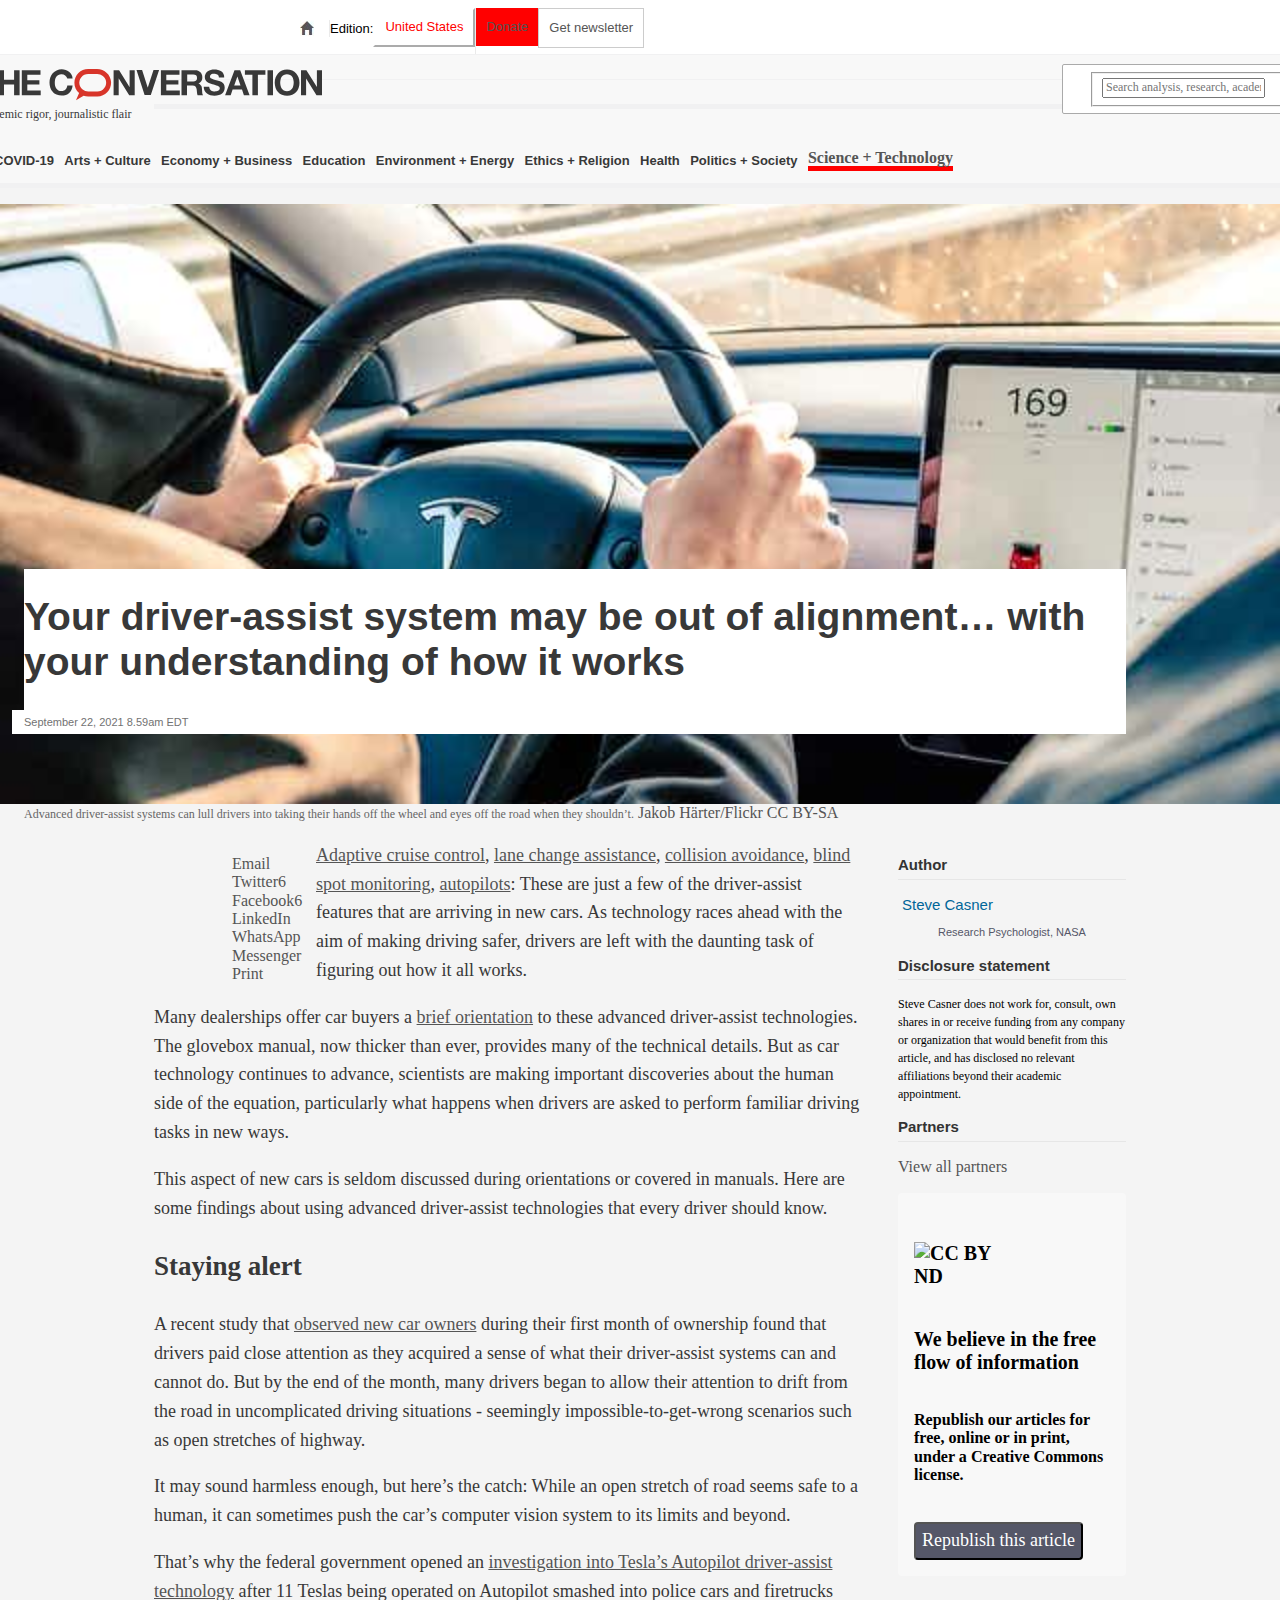
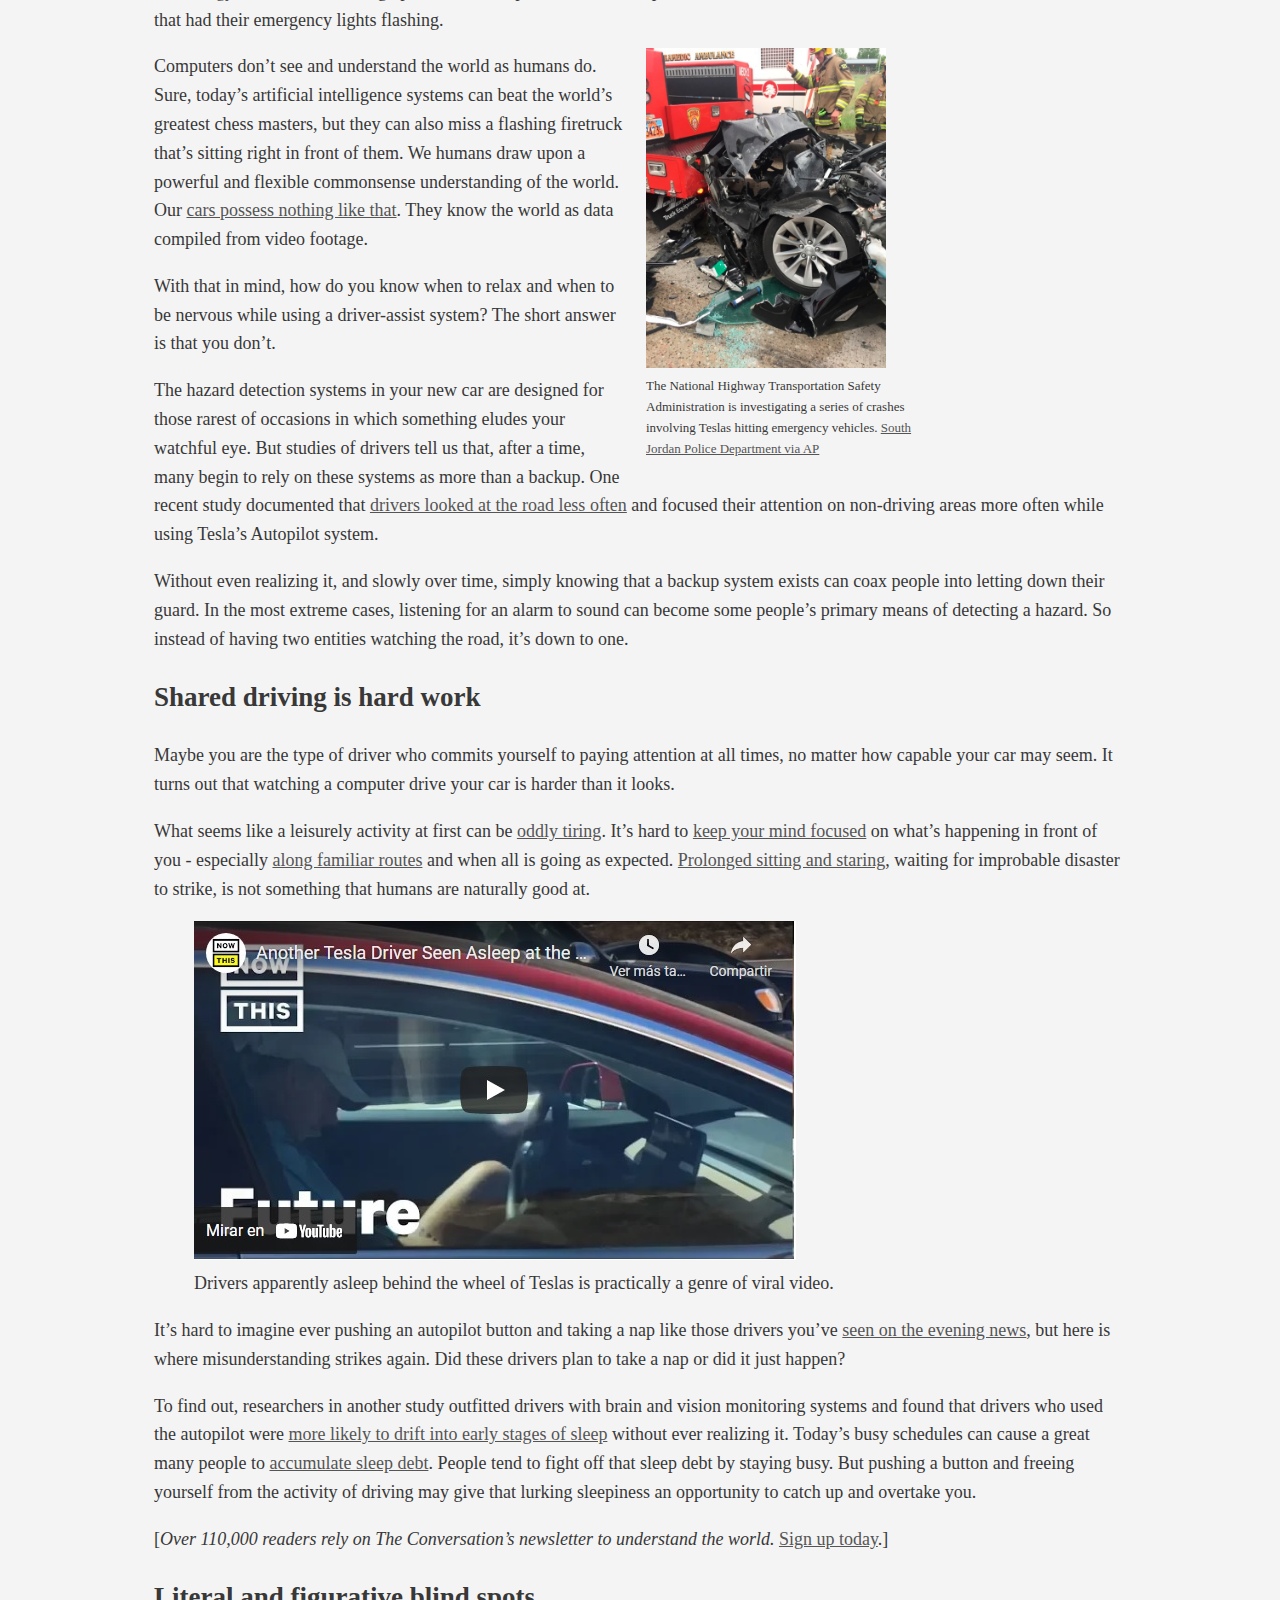
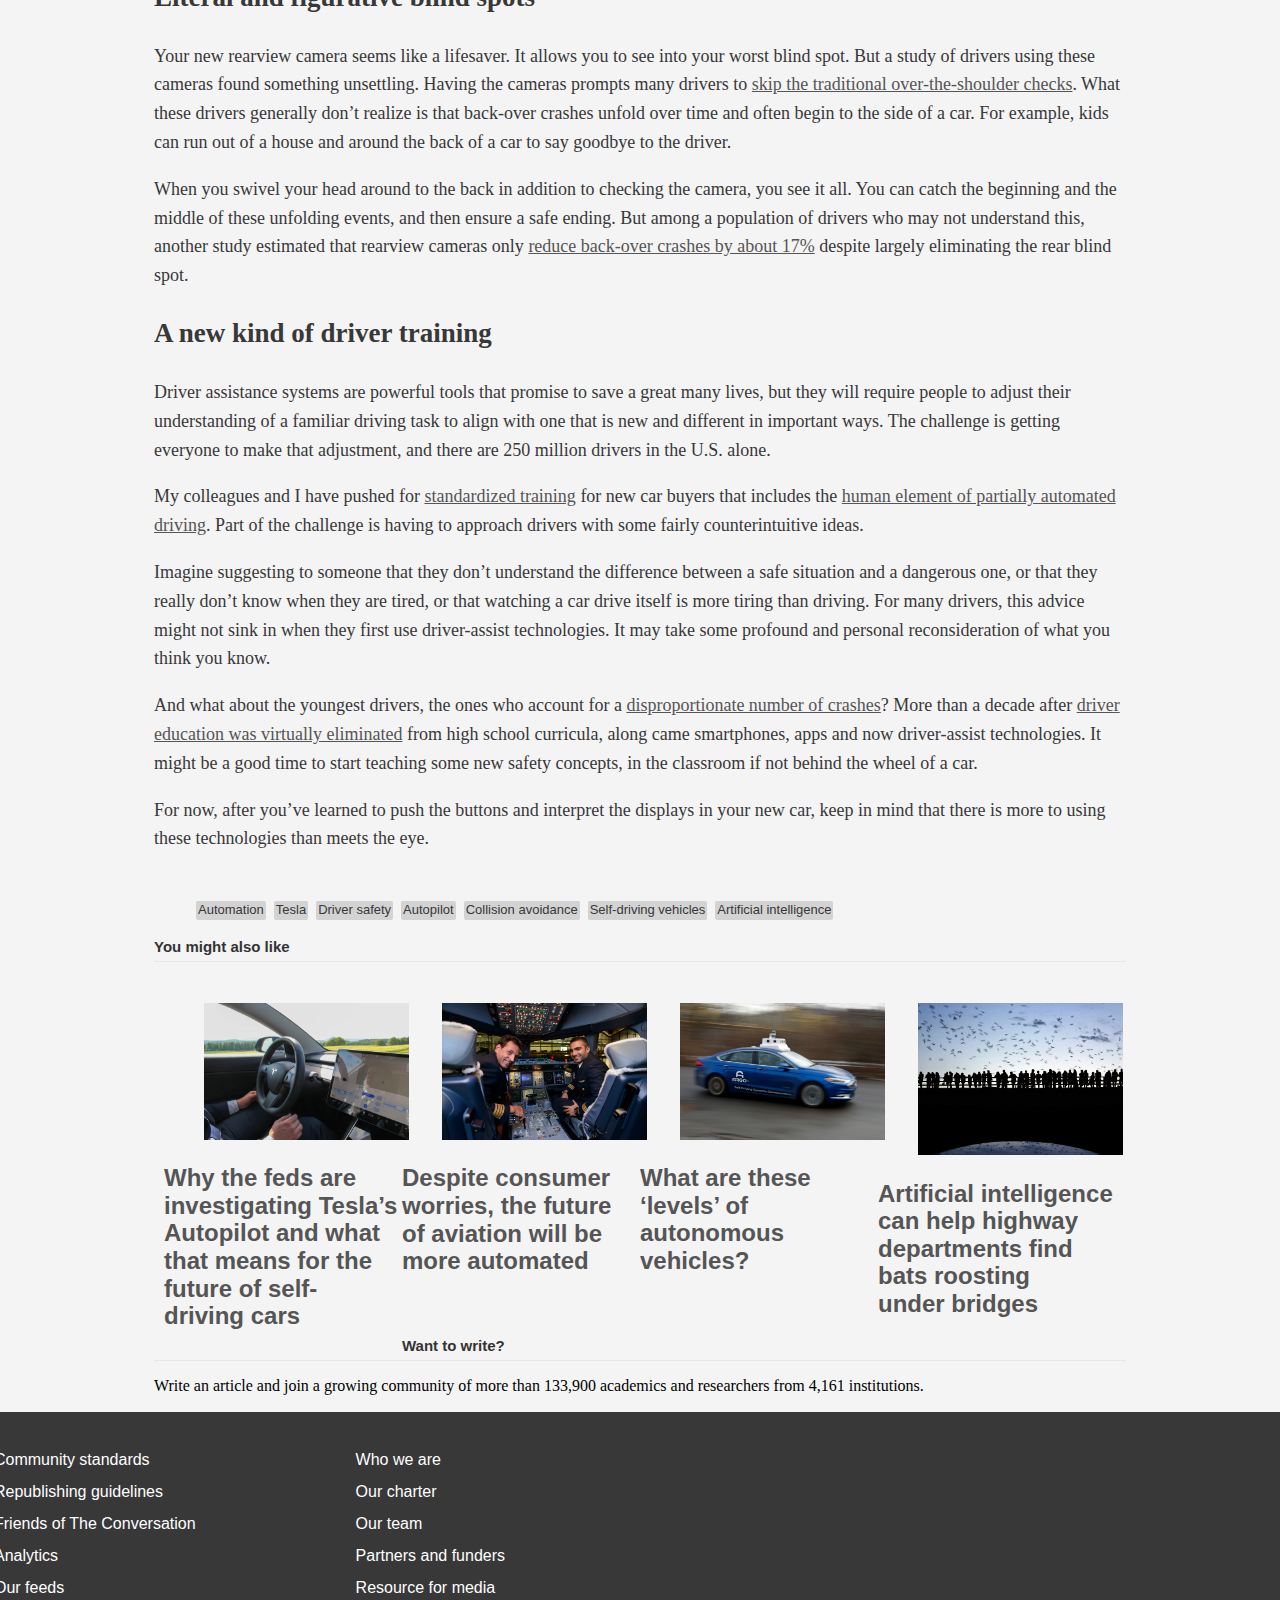
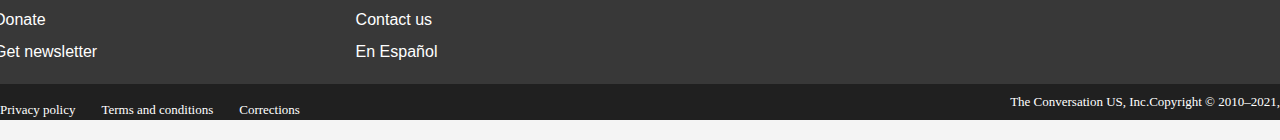
==== commit fb16370d: "divided style.css into different modules, fixed position errors on tags" ====
--- a/index2.html
+++ b/index2.html
@@ -8,6 +8,10 @@
     <title>The CONVERSATION</title>
     <link rel="stylesheet" href="style/normalize.css">
     <link rel="stylesheet" href="style/style.css">
+    <link rel="stylesheet" href="style/header.css">
+    <link rel="stylesheet" href="style/main.css">
+    <link rel="stylesheet" href="style/aside.css">
+    <link rel="stylesheet" href="style/footer.css">
 </head>
 
 <body>
@@ -17,7 +21,7 @@
                 <ul>
                     <li class="bar-item">
                         <a href="https://theconversation.com/us">
-                            <i class="icon-home"></i>
+                            <img class="icon-home" src="imagenes/home.jpg" alt="The Conversation">
                         </a>
                     </li>
                     <li class="bar-item">Edition:</li>
@@ -25,7 +29,7 @@
             </nav>
             <div class="dropdown-bar">
                 <div class="current">
-                    <button> United States</button>
+                    <button class="float-button"> United States</button>
                     <ul class="menu">
                         <li class="region africa">
                             <a title="Africa edition" href="https://theconversation.com/africa">Africa</a>
@@ -68,7 +72,7 @@
                         <a
                             href="https://donate.theconversation.com/us?utm_source=theconversation.com&amp;utm_medium=website&amp;utm_campaign=topbar">Donate</a>
                     </li>
-                    <li class="topbar-button">
+                    <li class="topbar-button topbar-button-left">
                         <a title="Sign up to receive our daily email newsletter"
                             href="theconversation.com/us/newsletters/the-daily-3?utm_campaign=System&amp;utm_content=newsletter&amp;utm_medium=TopBar&amp;utm_source=theconversation.com">
                             Get newsletter
@@ -181,13 +185,15 @@
                                 understanding of how it&nbsp;works
                             </strong>
                         </h1>
-                        <time class="date" datetime="2021-09-22T12:59:27Z" itemprop="datePublished" content="2021-09-22T12:59:27Z">
+                        <time class="date" datetime="2021-09-22T12:59:27Z" itemprop="datePublished"
+                            content="2021-09-22T12:59:27Z">
                             September 22, 2021 8.59am EDT</time>
                     </header>
                 </div>
             </div>
             <div class="wrapper inline">
-                <figcaption class="sub-img-main">Advanced driver-assist systems can lull drivers into taking their hands off the wheel and
+                <figcaption class="sub-img-main">Advanced driver-assist systems can lull drivers into taking their hands
+                    off the wheel and
                     eyes off the road when they shouldn’t.</figcaption>
                 <span class="link">
                     <a class="source" href="https://www.flickr.com/photos/jayuny/32070962248">Jakob Härter/Flickr</a>
@@ -300,9 +306,8 @@
                                     class="MuiTypographyroot-0-1-18 makeStylesbody-0-1-48 MuiTypographysubtitle1-0-1-29 makeStylessubtitle1-0-1-16 MuiTypographycolorInherit-0-1-40">
                                     Republish our articles for free, online or in print, under a Creative Commons
                                     license.</h6>
-                                <button
-                                    class="button-republish"
-                                    tabindex="0" type="button"><span class="MuiButtonlabel-0-1-53">Republish this
+                                <button class="button-republish" tabindex="0" type="button"><span
+                                        class="MuiButtonlabel-0-1-53">Republish this
                                         article</span><span class="MuiTouchRippleroot-0-1-164"></span></button>
                             </div>
                         </div>
@@ -557,28 +562,34 @@
                 </div>
                 <div class="tags">
                     <ul>
-                        <li >
-                            <a class="topic-list-item"href="https://theconversation.com/topics/automation-4443">Automation</a>
-                        </li>
-                        <li >
-                            <a class="topic-list-item"href="https://theconversation.com/topics/tesla-9009">Tesla</a>
-                        </li>
-                        <li >
-                            <a class="topic-list-item"href="https://theconversation.com/topics/driver-safety-13479">Driver safety</a>
-                        </li>
-                        <li >
-                            <a class="topic-list-item"href="https://theconversation.com/topics/autopilot-16475">Autopilot</a>
-                        </li>
-                        <li >
-                            <a class="topic-list-item"href="https://theconversation.com/topics/collision-avoidance-45792">Collision
+                        <li>
+                            <a class="topic-list-item"
+                                href="https://theconversation.com/topics/automation-4443">Automation</a>
+                        </li>
+                        <li>
+                            <a class="topic-list-item" href="https://theconversation.com/topics/tesla-9009">Tesla</a>
+                        </li>
+                        <li>
+                            <a class="topic-list-item"
+                                href="https://theconversation.com/topics/driver-safety-13479">Driver safety</a>
+                        </li>
+                        <li>
+                            <a class="topic-list-item"
+                                href="https://theconversation.com/topics/autopilot-16475">Autopilot</a>
+                        </li>
+                        <li>
+                            <a class="topic-list-item"
+                                href="https://theconversation.com/topics/collision-avoidance-45792">Collision
                                 avoidance</a>
                         </li>
-                        <li >
-                            <a class="topic-list-item"href="https://theconversation.com/topics/self-driving-vehicles-81864">Self-driving
+                        <li>
+                            <a class="topic-list-item"
+                                href="https://theconversation.com/topics/self-driving-vehicles-81864">Self-driving
                                 vehicles</a>
                         </li>
-                        <li >
-                            <a class="topic-list-item"href="https://theconversation.com/topics/artificial-intelligence-103694">Artificial
+                        <li>
+                            <a class="topic-list-item"
+                                href="https://theconversation.com/topics/artificial-intelligence-103694">Artificial
                                 intelligence</a>
                         </li>
                     </ul>
@@ -677,14 +688,17 @@
                     <nav>
                         <ul>
                             <li>
-                                <a class="bottom" href="https://theconversation.com/us/community-standards">Community standards</a>
-                            </li>
-                            <li>
-                                <a class="bottom" href="https://theconversation.com/us/republishing-guidelines">Republishing
+                                <a class="bottom" href="https://theconversation.com/us/community-standards">Community
+                                    standards</a>
+                            </li>
+                            <li>
+                                <a class="bottom"
+                                    href="https://theconversation.com/us/republishing-guidelines">Republishing
                                     guidelines</a>
                             </li>
                             <li>
-                                <a class="bottom" href="https://theconversation.com/us/friends">Friends of The Conversation</a>
+                                <a class="bottom" href="https://theconversation.com/us/friends">Friends of The
+                                    Conversation</a>
                             </li>
                             <li>
                                 <a class="bottom" href="https://analytics.theconversation.com/us">Analytics</a>
@@ -693,7 +707,8 @@
                                 <a class="bottom" href="https://theconversation.com/us/feeds">Our feeds</a>
                             </li>
                             <li>
-                                <a class="bottom" href="https://donate.theconversation.com/us?utm_source=theconversation.com&amp;utm_medium=website&amp;utm_campaign=footer">Donate</a>
+                                <a class="bottom"
+                                    href="https://donate.theconversation.com/us?utm_source=theconversation.com&amp;utm_medium=website&amp;utm_campaign=footer">Donate</a>
                             </li>
                             <a class="bottom" title="Sign up to receive our daily email newsletter"
                                 href="https://theconversation.com/us/newsletters/the-daily-3?utm_campaign=System&amp;utm_content=newsletter&amp;utm_medium=Footer&amp;utm_source=theconversation.com">
@@ -702,7 +717,7 @@
                         </ul>
                     </nav>
                 </section>
-                <section class="company footer-link-list right-grid">
+                <section class="company footer-link-list left-grid">
                     <nav>
                         <ul>
                             <li>
@@ -715,11 +730,13 @@
                                 <a class="bottom" href="https://theconversation.com/us/team">Our team</a>
                             </li>
                             <li>
-                                <a class="bottom" href="https://theconversation.com/us/partners">Partners and funders</a>
-                            </li>
-
-                            <li>
-                                <a class="bottom" href="https://theconversation.com/us/resources-for-media">Resource for media</a>
+                                <a class="bottom" href="https://theconversation.com/us/partners">Partners and
+                                    funders</a>
+                            </li>
+
+                            <li>
+                                <a class="bottom" href="https://theconversation.com/us/resources-for-media">Resource for
+                                    media</a>
                             </li>
                             <li>
                                 <a class="bottom" href="https://theconversation.com/us/contact-us">Contact us</a>
@@ -756,9 +773,9 @@
         <footer id="footer">
             <div class="wrapper nocontent">
                 <nav>
-                    <a href="https://theconversation.com/us/privacy-policy">Privacy policy</a>
-                    <a href="https://theconversation.com/us/terms-and-conditions">Terms and conditions</a>
-                    <a href="https://theconversation.com/us/corrections">Corrections</a>
+                    <a class="footer-link" href="https://theconversation.com/us/privacy-policy">Privacy policy</a>
+                    <a class="footer-link" href="https://theconversation.com/us/terms-and-conditions">Terms and conditions</a>
+                    <a class="footer-link" href="https://theconversation.com/us/corrections">Corrections</a>
                 </nav>
                 <p class="copyright">
                     <span>Copyright © 2010–2021</span><span class="comma">, </span><span><a
--- a/style/style.css
+++ b/style/style.css
@@ -1,4 +1,3 @@
-
 body{
     background-color: #f4f4f4;
 }
@@ -12,380 +11,11 @@
 ol{
     list-style: none;
 }
-.top-bar{
-    font-family: Helvetica Neue,Helvetica,sans-serif;
-    background: #fff;
-    height: 46px;
-    line-height: 18px;
-    position: relative;
-    z-index: 25;
-    padding: 15px 10px 13px 10px;
-    font-size: 13px;
-}
-.top{
-        margin: 0 auto;
-        position: relative;
-        width: 972px;
-        background-color: transparent;
-        float: left;
-        margin-left: 250px;
-}
-.bar-item{
-    float: left;
-    display: block;
-}
-.icon-home{
-    font-family: TCFont-Regular;
-    display: inline-block;
-    font-weight: 400!important;
-    font-style: normal!important;
-    vertical-align: middle;
-    position: relative;
-    top: -.1em;
-    width: 1.231em;
-    font-size: 1.231em;
-    list-style-image: url(../imagenes/home.png);
-}
-.dropdown-bar{
-    border-right: 1px solid #eaeaea;
-    height: 46px;
-    position: relative;
-    width: fit-content;
-    float: left;
-}
-.donate{
-    float: left;
-    padding: 10px;
-    width: fit-content;
-    background-color: red;
-    color:#fff;
-
-}
-.topbar-button{
-    position: relative;
-    float: left;
-    padding: 10px;
-    outline-color: initial;
-    
-}
-.topbar-right{
-    float:right;
-    margin-right: -460px;
-}
-.menu {
-    display: none;
-    position: absolute;
-    background-color: #f9f9f9;
-    min-width: 160px;
-    box-shadow: 0px 8px 16px 0px rgba(0,0,0,0.2);
-    padding: 12px 16px;
-    z-index: 1;
-}
-.dropdown-bar:hover .menu{
-    display: block;
-}
-.main-image{
-
-    background-image: url(../imagenes/file-20210921-17-1y97clo.jpg);
-    background-size:cover;
-    margin: 0px -40px;
-    background-repeat: no-repeat;
-    background-position: 50%;
-    height: 600px;
-}
-.content-header-container{
-    
-    float: left;
-    background-color: #fff;
-    font-family: Montserrat,sans-serif;
-    width: fit-content;
-    bottom: 70px;
-    position: absolute;
-    color: #383838;
-    margin-left: -130px;
-    
-
-    
-}
-.entry-title{
-    font-size: 39px;
-    display: inline-block;
-    
-}
-.sub-img-main{
-    display: inline-block;
-    font-size: 12px;
-    color:#666;
-    margin-left: -130px;
-
-}
-.sub-img-main a{
-    color:#ccc;
-}
-.link:hover{
-    color:#069;
-}
-.header{
-    background: #f8f8f8;
-    border-bottom: 5px solid #f1f1f2;
-    border-top: 1px solid #f1f1f2;
-    padding-top: 24px;
-}
 .wrapper{
     margin: 0 auto;
     position: relative;
     width: 972px;
 }
-.cabecera{
-    background: #f8f8f8;
-    border-bottom: 5px solid #f1f1f2;
-    border-top: 1px solid #f1f1f2;
-    padding-top: 24px;
-}
-.logo{
-    margin: 0;
-    position: relative;
-    float: left;
-    margin-bottom: 0;
-    display: block;
-    width: 350px;
-    height: 29px;
-}
-.masthead-search{
-    float: right;
-    border-radius: 2px;
-    padding: 7px 6px 6px 26px;
-    min-width: 280px;
-    border: 1px solid #aaa;
-    position: relative;
-    background-color: #fff;
-    display: block;
-    font-size: 12px;
-    line-height: 16px;
-}
-.tagline{
-    padding-top: 4px;
-    clear: left;
-    float: left;
-    width: 300px;
-    height: 18px;
-    color: #383838;
-    font-weight: 400;
-    text-shadow: none;
-    font-size: 12px;
-}
-.idle{
-    padding-top: 5px;
-    display: inline-block;
-    float:left;
-    margin-right: .8em;
-    font-size: 13px;
-    font-family: Helvetica Neue,Helvetica,sans-serif;
-    color: #383838;
-}
-.idle:hover {
-    border-bottom: 5px red solid;
-}
-.current{
-    border-bottom: 5px red solid;
-}
-.button {
-    border: 1px solid #cacaca;
-    margin-bottom: 0;
-    margin-top: 0;
-    border-radius: 4px;
-    box-sizing: content-box;
-    cursor: pointer;
-    display: none;
-    font-family: Helvetica Neue,Helvetica,sans-serif;
-    font-size: 12px;
-    font-weight: 700!important;
-    line-height: 16px;
-    min-height: 16px;
-    padding: 3px 12px;
-    position: relative;
-    transition: opacity .5s;
-}
-.sidebar-right{
-    float: right;
-    position: relative;
-    margin:0 0 1cm 1cm;
-    width: 228px;
-}
-.content-social-distribution{
-    float: left;
-    margin-right: 20px;
-    width: 104px;
-    margin-left: 15%;
-    position: relative;
-}   
-.align-right{
-    float:right;
-    clear:right;
-    margin-left:20px;
-    margin-right:180px;
-    width:300px;
-    
-}
-.main-text{
-    font-size: 18px;
-    padding-bottom: 12px;
-    font-family: Libre Baskerville,Georgia,Times,Times New Roman,serif;
-    line-height: 1.6;
-    color: #383838;
-}
-
-.main-text a{
-    text-decoration: underline;
-}
-
-.main-text a:hover{
+.link:hover{
     color:#069;
-}
-
-.jss1{
-    padding: 16px;
-    border-radius: 4px;
-    margin-bottom: 16px;
-    background-color: rgb(248, 248, 248);
-
-}
-.cc-header img{
-    max-width: 55%;
-    height: auto;
-    margin-bottom: 2em;
-}
-
-.cc-header{
-    font-size: 1.5rem;
-    font-family: Montserrat;
-    font-weight: 600;
-    letter-spacing: initial;
-    text-transform: initial;
-}
-
-.button-republish{
-    font-size: 18px;
-    font-family: Noto Sans;
-    color: #fff;
-    line-height: 1.75;
-    border-radius: 4px;
-    background-color: #555768;
-}
-
-.date{
-    font-family: Helvetica Neue,Helvetica,sans-serif;
-    background-color: #fff;
-    color: #727272;
-    display: inline-block;
-    font-size: 11px;
-    margin: -1px 0 0 -12px;
-    padding: 6px 12px;
-}
-
-
-
-.mainbody-img img{
-    max-width:80%;
-    height:auto;
-}
-.sub-img{
-    font-size: 13px;
-}
-.topic-list-item{
-    display: inline-block;
-    font-size: 13px;
-    font-family: Helvetica Neue,Helvetica,sans-serif;
-    color: #383838;
-    border: 2px;
-    padding: 2px;
-    margin: 2px;
-    border-radius: 2px;
-    background-color: lightgray;
-}
-.topic-list-item:hover {
-    background-color: red;
-    color: #fff;
-}
-.border{
-    
-    color: #333;
-    font-size: 15px;
-    line-height: 18px;
-    font-family: Helvetica Neue,Helvetica,sans-serif;
-    border-bottom: 1px solid #e6e6e6;
-    padding-bottom: .33em;
-}
-.articles-kuWqx{
-    color: #069;
-    padding: 10px;
-    font-family: Helvetica Neue,Helvetica,sans-serif;
-}
-
-.articles-kuWqx img{
-    max-width:130%;
-    height:auto;
-}
-.article-1PA2M{
-    float: left;
-    width: 25%;
-}
-#footer{
-    background-color: #202020;
-    font-size: 13px;
-    padding: 1.4em 0;
-    line-height: normal;
-}
-#footer a{
-    color: #fff;
-    float: left;
-}
-.footer-primary{
-    background-color: #383838;
-    overflow: hidden;
-}
-.footer-primary a{
-    color:#fff;
-}
-.bottom{
-    width: fit-content;
-    position: static;
-    font-family: Helvetica Neue,Helvetica,sans-serif;
-    line-height: 2em;
-    margin-left: -40px;
-}
-#bottom:hover{
-    text-decoration: underline;
-}
-.right-grid{
-    float: right;
-}
-.left-grid{
-    float: left;
-}
-.content-disclosure-statement{
-    font-size: 12px;
-    line-height: 1.5em;
-}
-.authorpic{
-    max-width: 28%;
-    height: auto;
-    border-radius: 50%;
-    margin-left: -40px;
-}
-.author-name{
-    font-family: Helvetica Neue,Helvetica,sans-serif;
-    font-size: 15px;
-    line-height: 18px;
-    color:#069;
-}
-.role{
-    
-    color: #555768;
-    font-size: 11px;
-    line-height: 1.4;
-    margin-left: 0px;
-    
-    font-family: Helvetica Neue,Helvetica,sans-serif;
-}
-
+}--- a/style/header.css
+++ b/style/header.css
@@ -0,0 +1,183 @@
+.top-bar{
+    font-family: Helvetica Neue,Helvetica,sans-serif;
+    height: 46px;
+    line-height: 18px;
+    margin: 0 auto;
+    position: relative;
+    z-index: 25;
+    background-color: #fff;
+    padding: 15px 10px 13px 10px;
+    font-size: 13px;
+    margin-top: -20px;
+}
+.float-button{
+    float: left;
+    padding: 10px;
+    width: fit-content;
+    color: red;
+    background-color:#fff;
+    border-color: #fff;   
+}
+.top{
+        margin: 0 auto;
+        position: relative;
+        width: 972px;
+        background-color: transparent;
+        float: left;
+        margin-left: 250px;
+}
+.bar-item{
+    float: left;
+    display: block;
+    margin-top: 12px;
+}
+.icon-home{
+    padding-right: 15px;
+    border-right: .01px solid #eaeaea;
+}
+.dropdown-bar{
+    border-right: 1px solid #eaeaea;
+    height: 46px;
+    position: relative;
+    width: fit-content;
+    float: left;
+}
+.donate{
+    float: left;
+    padding: 10px;
+    width: fit-content;
+    background-color: red;
+    color:#fff;
+
+}
+.topbar-button{
+    margin-top: -6px;
+    position: relative;
+    float: left;
+    padding: 10px;
+    outline-color: initial;
+    width: fit-content;
+    color: #000;
+    background-color:#fff;
+    border-color: #fff;
+    border: .01px #ccc solid;   
+    
+}
+.topbar-button-left{
+    margin-top: 0;
+}
+.topbar-right{
+    float:right;
+    margin-right: -460px;
+    margin-top: -10px;
+}
+.menu {
+    display: none;
+    position: absolute;
+    background-color: #f9f9f9;
+    min-width: 160px;
+    box-shadow: 0px 8px 16px 0px rgba(0,0,0,0.2);
+    padding: 12px 16px;
+    z-index: 1;
+}
+.dropdown-bar:hover .menu{
+    display: block;
+}
+.header{
+    background: #f8f8f8;
+    border-bottom: 5px solid #f1f1f2;
+    border-top: 1px solid #f1f1f2;
+    padding-top: 24px;
+}
+.cabecera{
+    background: #f8f8f8;
+    border-bottom: 5px solid #f1f1f2;
+    border-top: 1px solid #f1f1f2;
+    padding-top: 24px;
+}
+.logo{
+    margin: 0;
+    position: relative;
+    float: left;
+    margin-left: -180px;
+    margin-top: -40px;
+    margin-bottom: 0;
+    display: block;
+    width: 350px;
+    height: 29px;
+}
+.masthead-search{
+    margin-top: -40px;
+    margin-right: -250px;
+    float: right;
+    border-radius: 2px;
+    padding: 7px 6px 6px 26px;
+    min-width: 280px;
+    border: 1px solid #aaa;
+    position: relative;
+    background-color: #fff;
+    display: block;
+    font-size: 12px;
+    line-height: 16px;
+}
+.tagline{
+    margin-left: -180px;
+    padding-top: 4px;
+    clear: left;
+    float: left;
+    width: 300px;
+    height: 18px;
+    color: #383838;
+    font-weight: 400;
+    text-shadow: none;
+    font-size: 12px;
+}
+.idle{
+    padding-top: 5px;
+    display: inline-block;
+    float:left;
+    margin-right: .8em;
+    font-size: 13px;
+    font-family: Helvetica Neue,Helvetica,sans-serif;
+    color: #383838;
+}
+.idle:hover {
+    border-bottom: 5px red solid;
+}
+.current{
+    border-bottom: 5px red solid;
+}
+.button {
+    border: 1px solid #cacaca;
+    margin-bottom: 0;
+    margin-top: 0;
+    border-radius: 4px;
+    box-sizing: content-box;
+    cursor: pointer;
+    display: none;
+    font-family: Helvetica Neue,Helvetica,sans-serif;
+    font-size: 12px;
+    font-weight: 700!important;
+    line-height: 16px;
+    min-height: 16px;
+    padding: 3px 12px;
+    position: relative;
+    transition: opacity .5s;
+}
+.date{
+    font-family: Helvetica Neue,Helvetica,sans-serif;
+    background-color: #fff;
+    color: #727272;
+    display: inline-block;
+    font-size: 11px;
+    margin: -1px 0 0 -12px;
+    padding: 6px 12px;
+}
+.primary-nav{
+    margin-top: 40px;
+    margin-left: -200px;
+}
+
+.primary-nav ol li{
+    font-weight: bold;
+}--- a/style/main.css
+++ b/style/main.css
@@ -0,0 +1,51 @@
+.main-image{
+    background-image: url(../imagenes/file-20210921-17-1y97clo.jpg);
+    background-size:cover;
+    margin: 0px -40px;
+    background-repeat: no-repeat;
+    background-position: 50%;
+    height: 600px;
+}
+.content-header-container{
+    float: left;
+    background-color: #fff;
+    font-family: Montserrat,sans-serif;
+    width: fit-content;
+    bottom: 70px;
+    position: absolute;
+    color: #383838;
+    margin-left: -130px;
+}
+.entry-title{
+    font-size: 39px;
+    display: inline-block; 
+}
+.sub-img-main{
+    display: inline-block;
+    font-size: 12px;
+    color:#666;
+    margin-left: -130px;
+}
+.sub-img-main a{
+    color:#ccc;
+}
+.main-text{
+    font-size: 18px;
+    padding-bottom: 12px;
+    font-family: Libre Baskerville,Georgia,Times,Times New Roman,serif;
+    line-height: 1.6;
+    color: #383838;
+}
+.main-text a{
+    text-decoration: underline;
+}
+.main-text a:hover{
+    color:#069;
+}
+.mainbody-img img{
+    max-width:80%;
+    height:auto;
+}
+.sub-img{
+    font-size: 13px;
+}
--- a/style/aside.css
+++ b/style/aside.css
@@ -0,0 +1,73 @@
+.sidebar-right{
+    float: right;
+    position: relative;
+    margin:0 0 1cm 1cm;
+    width: 228px;
+}
+.content-social-distribution{
+    float: left;
+    margin-right: 20px;
+    width: 104px;
+    margin-left: 15%;
+    position: relative;
+}   
+.align-right{
+    float:right;
+    clear:right;
+    margin-left:20px;
+    margin-right:180px;
+    width:300px;
+    
+}
+.jss1{
+    padding: 16px;
+    border-radius: 4px;
+    margin-bottom: 16px;
+    background-color: rgb(248, 248, 248);
+
+}
+.cc-header img{
+    max-width: 55%;
+    height: auto;
+    margin-bottom: 2em;
+}
+.cc-header{
+    font-size: 1.5rem;
+    font-family: Montserrat;
+    font-weight: 600;
+    letter-spacing: initial;
+    text-transform: initial;
+}
+.button-republish{
+    font-size: 18px;
+    font-family: Noto Sans;
+    color: #fff;
+    line-height: 1.75;
+    border-radius: 4px;
+    background-color: #555768;
+}
+.content-disclosure-statement{
+    font-size: 12px;
+    line-height: 1.5em;
+}
+.authorpic{
+    max-width: 28%;
+    height: auto;
+    border-radius: 50%;
+    margin-left: -40px;
+}
+.author-name{
+    font-family: Helvetica Neue,Helvetica,sans-serif;
+    font-size: 15px;
+    line-height: 18px;
+    color:#069;
+}
+.role{
+    
+    color: #555768;
+    font-size: 11px;
+    line-height: 1.4;
+    margin-left: 0px;
+    
+    font-family: Helvetica Neue,Helvetica,sans-serif;
+}--- a/style/footer.css
+++ b/style/footer.css
@@ -0,0 +1,84 @@
+.topic-list-item{
+    display: inline-block;
+    font-size: 13px;
+    font-family: Helvetica Neue,Helvetica,sans-serif;
+    color: #383838;
+    border: 2px;
+    padding: 2px;
+    margin: 2px;
+    border-radius: 2px;
+    background-color: lightgray;
+}
+.topic-list-item:hover {
+    background-color: red;
+    color: #fff;
+}
+.border{
+    color: #333;
+    font-size: 15px;
+    line-height: 18px;
+    font-family: Helvetica Neue,Helvetica,sans-serif;
+    border-bottom: 1px solid #e6e6e6;
+    padding-bottom: .33em;
+}
+.articles-kuWqx{
+    color: #069;
+    padding: 10px;
+    font-family: Helvetica Neue,Helvetica,sans-serif;
+}
+.articles-kuWqx img{
+    max-width:130%;
+    height:auto;
+}
+.article-1PA2M{
+    float: left;
+    width: 25%;
+}
+#footer{
+    background-color: #202020;
+    font-size: 13px;
+    padding: 1.4em 0;
+    line-height: normal;
+}
+#footer a{
+    color: #fff;
+    float: left;
+}
+.footer-primary{
+    background-color: #383838;
+    overflow: hidden;
+}
+.footer-primary a{
+    color:#fff;
+}
+.bottom{
+    width: fit-content;
+    position: static;
+    font-family: Helvetica Neue,Helvetica,sans-serif;
+    line-height: 2em;
+    margin-left: -40px;
+}
+.bottom:hover{
+    text-decoration: underline;
+}
+
+.left-grid{
+    margin-left:-160px;
+    margin-right: 320px;
+    float: left;
+}
+.footer-link{
+    margin-right: 2em;
+}
+.copyright{
+    color: #fff;
+    margin-top: -8px ;
+    vertical-align: baseline;
+    float: right;
+}
+.nocontent{
+    display: inline;
+}
+.tags ul li{
+    display: inline;
+}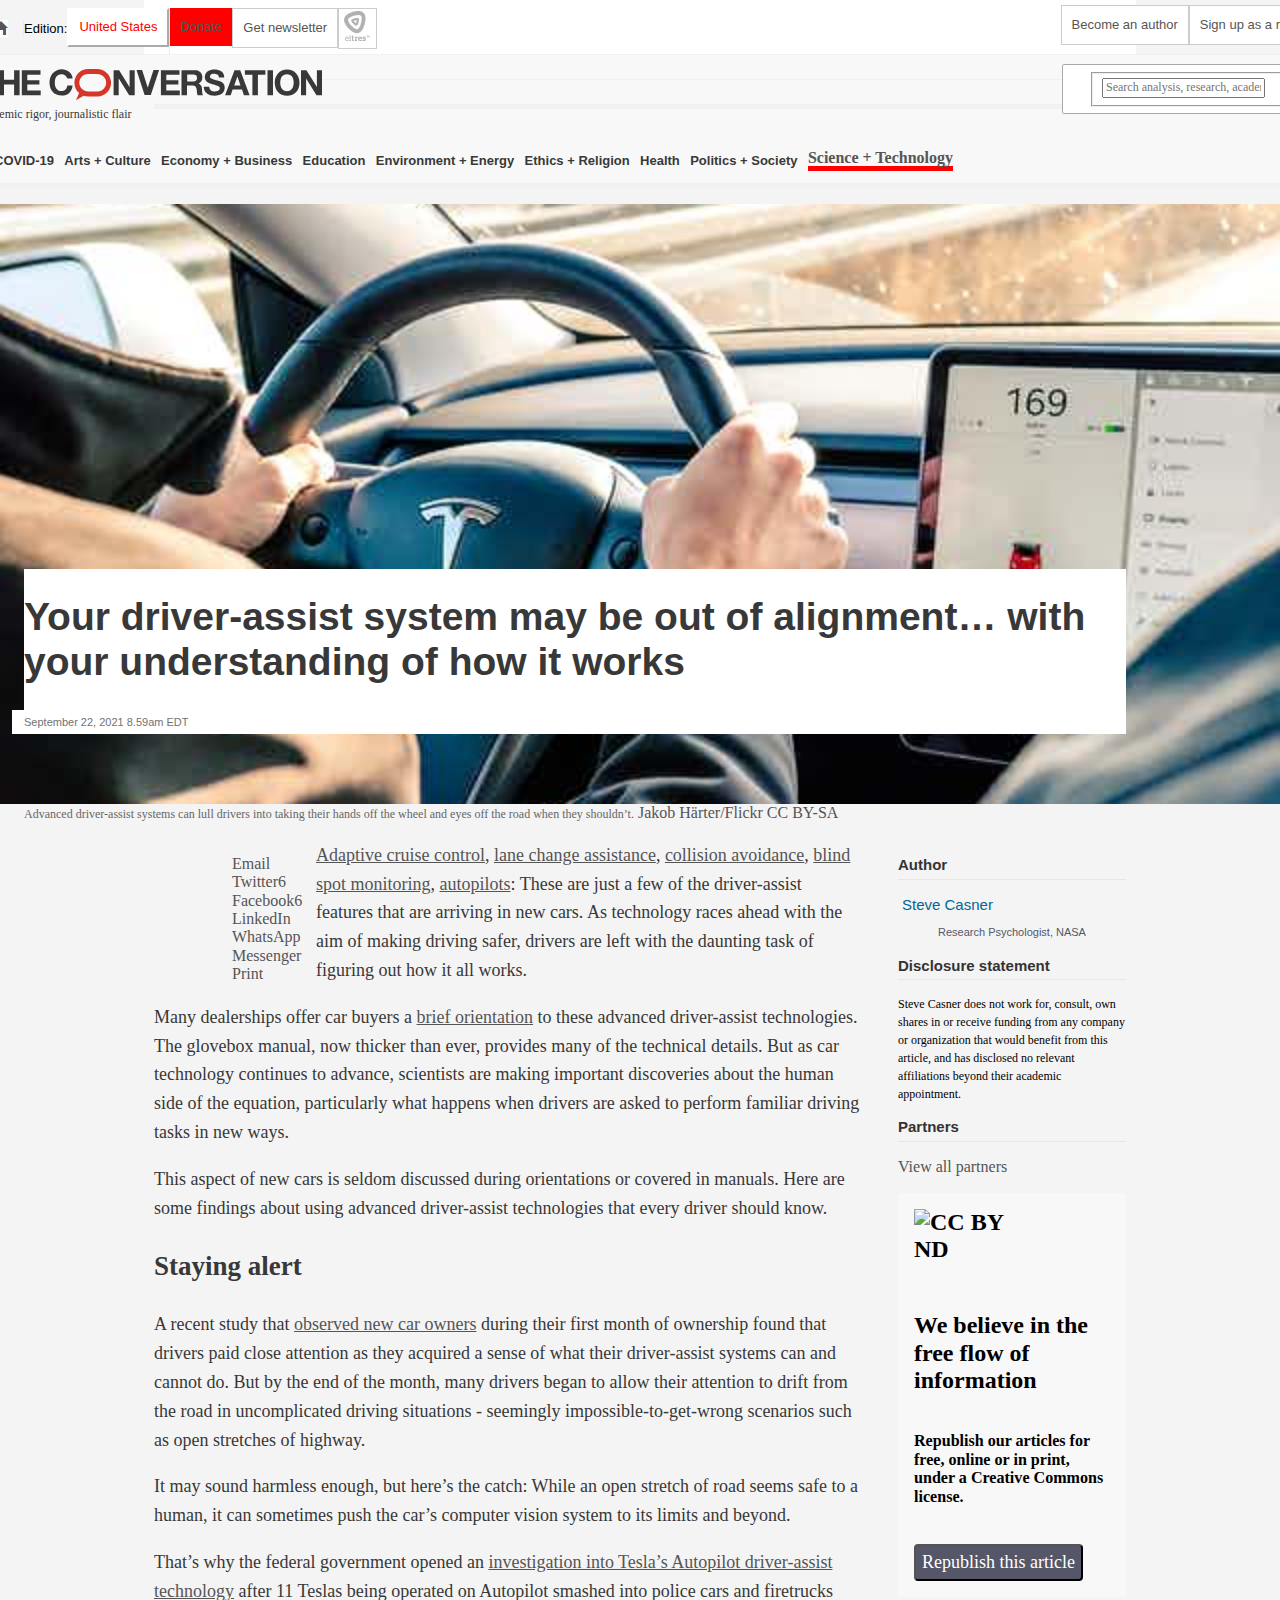
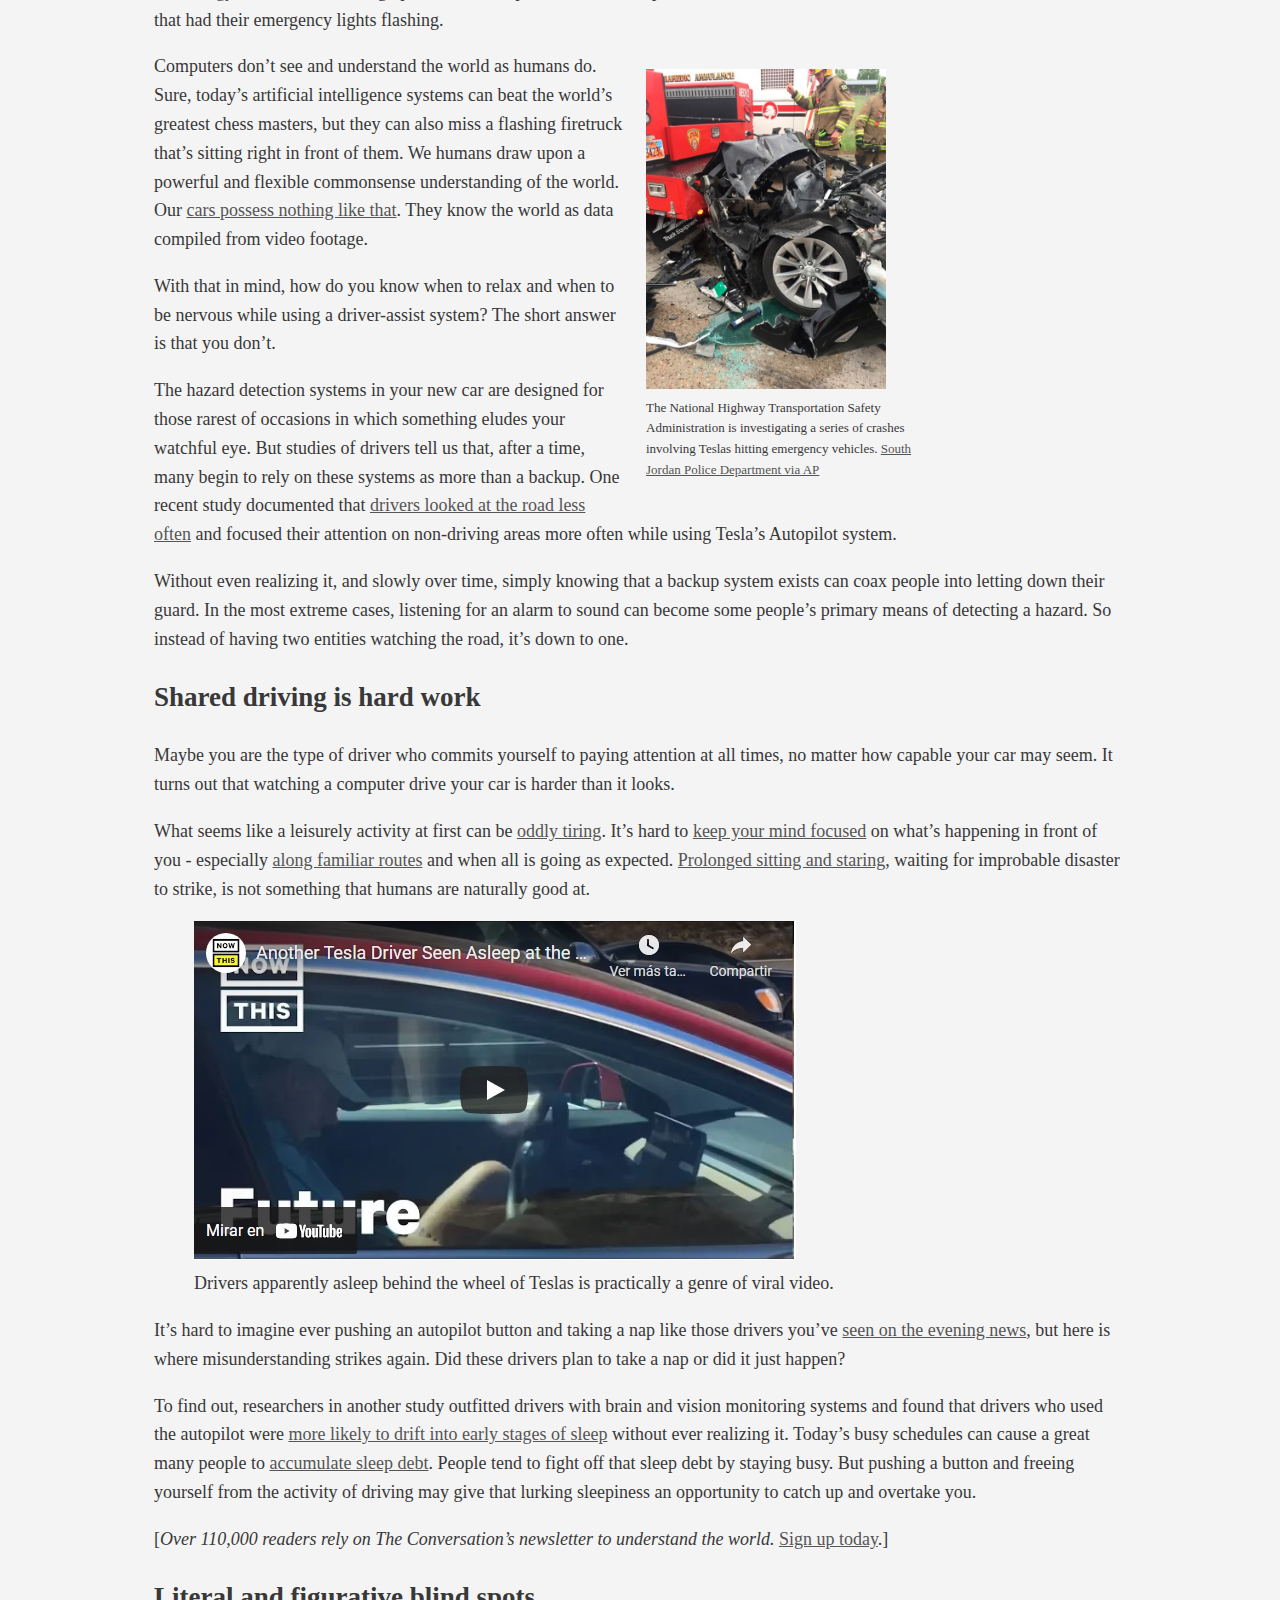
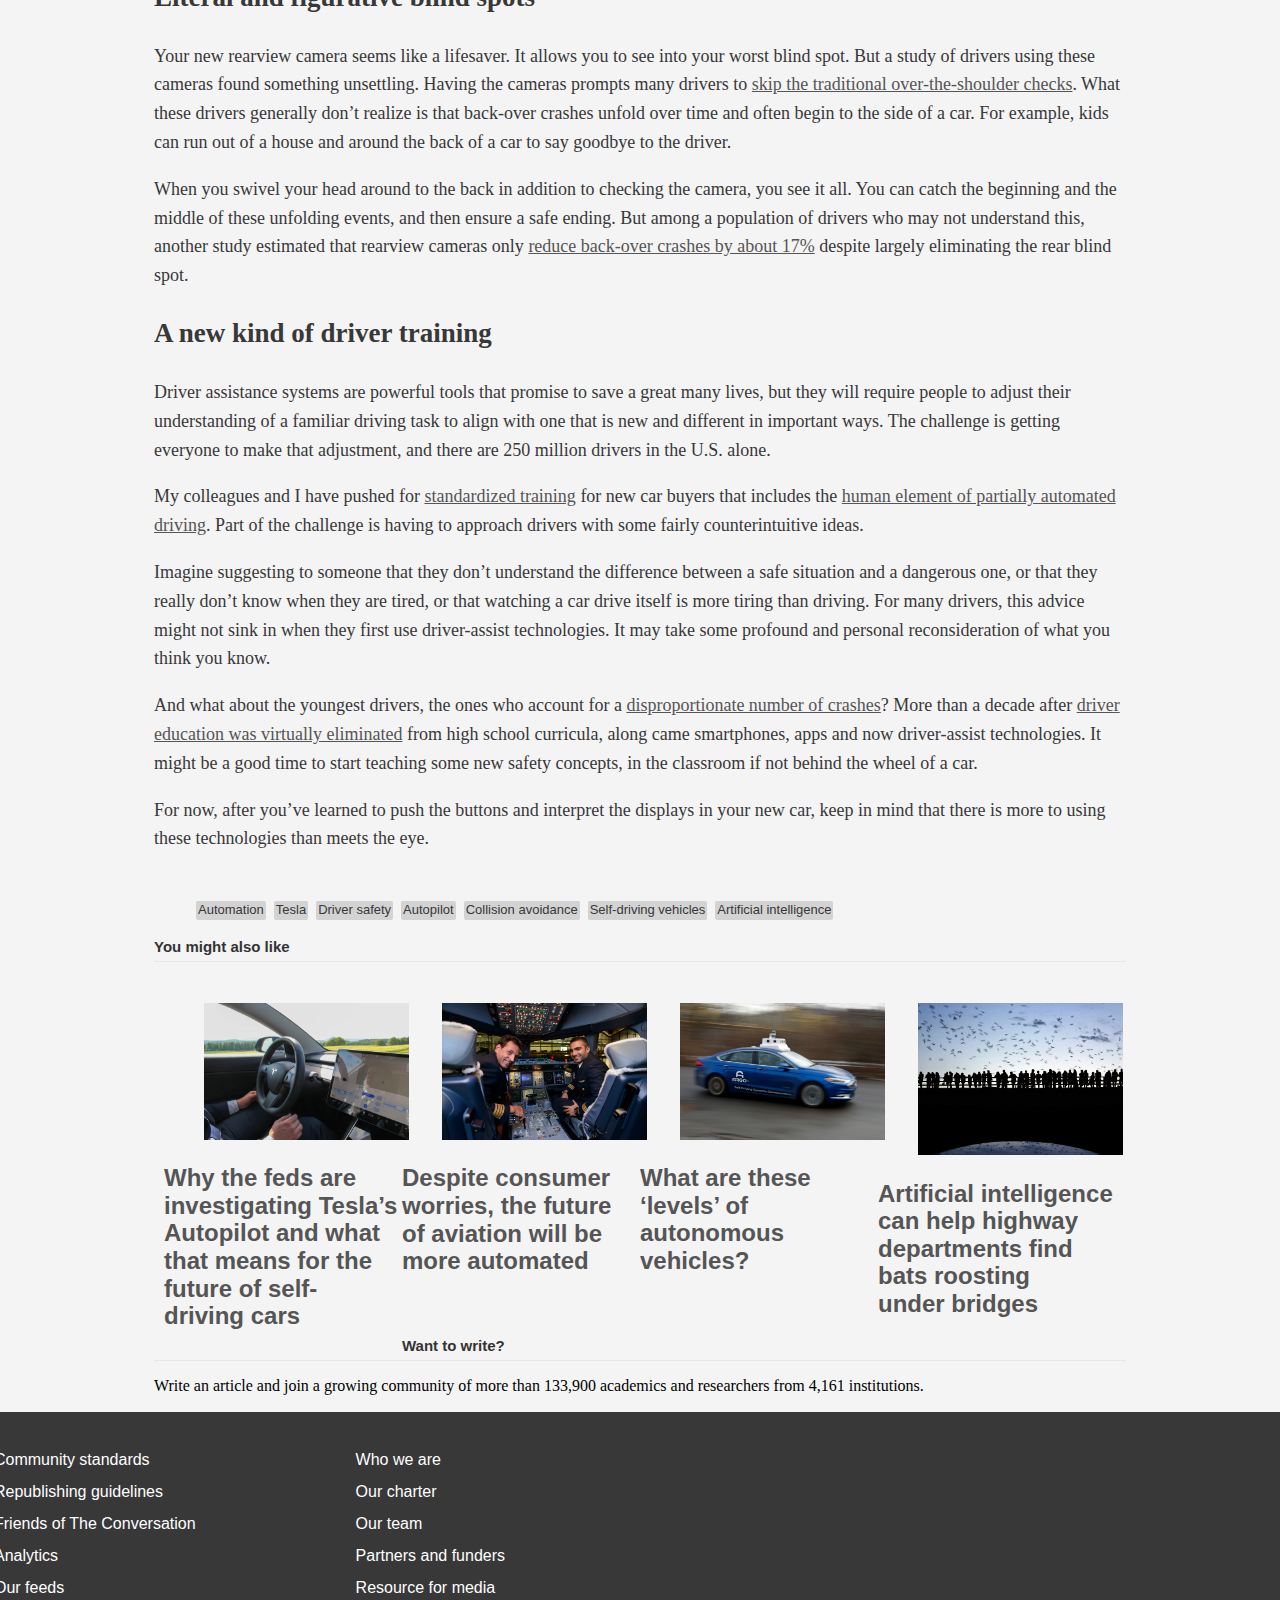
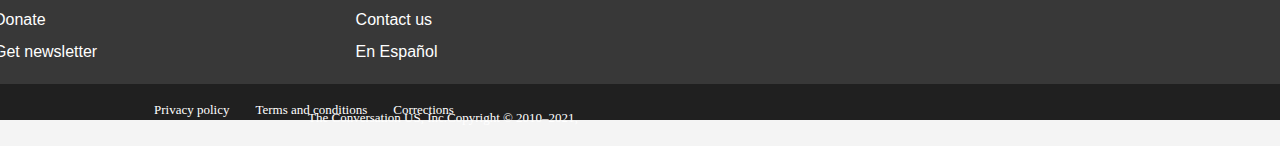
==== commit 62290a2e: "fixed top bar on index2" ====
--- a/index2.html
+++ b/index2.html
@@ -15,7 +15,7 @@
 </head>
 
 <body>
-    <div class="top-bar">
+    <div class="top-bar wrapper">
         <section class="top">
             <nav class="bar">
                 <ul>
@@ -69,13 +69,18 @@
             <nav class="promo">
                 <ul class="topbar-item-list topbar-left">
                     <li class="donate">
-                        <a
-                            href="https://donate.theconversation.com/us?utm_source=theconversation.com&amp;utm_medium=website&amp;utm_campaign=topbar">Donate</a>
+                        <a href="https://donate.theconversation.com/us?utm_source=theconversation.com&amp;utm_medium=w
+                            ebsite&amp;utm_campaign=topbar">Donate</a>
                     </li>
                     <li class="topbar-button topbar-button-left">
-                        <a title="Sign up to receive our daily email newsletter"
-                            href="theconversation.com/us/newsletters/the-daily-3?utm_campaign=System&amp;utm_content=newsletter&amp;utm_medium=TopBar&amp;utm_source=theconversation.com">
+                        <a title="Sign up to receive our daily email newsletter" href="theconversation.com/us/newsletters/the-daily-3?utm_campaign=System&amp;utm_content=ne
+                            wsletter&amp;utm_medium=TopBar&amp;utm_source=theconversation.com">
                             Get newsletter
+                        </a>
+                    </li>
+                    <li class="topbar-button topbar-button-left" style="padding: 0;">
+                        <a href="index.html">
+                            <img src="imagenes/el3.jpg" title="To El Tres">
                         </a>
                     </li>
                 </ul>
@@ -87,14 +92,14 @@
                         </a>
                     </li>
                     <li class="topbar-button">
-                        <a
-                            href="theconversation.com/sign_up?return_to=/your-driver-assist-system-may-be-out-of-alignment-with-your-understanding-of-how-it-works-166471">Sign
+                        <a href="theconversation.com/sign_up?return_to=/your-driver-assist-system-may-be-out-of-alignm
+                            ent-with-your-understanding-of-how-it-works-166471">Sign
                             up as a reader
                         </a>
                     </li>
                     <li class="topbar-button">
-                        <a
-                            href="theconversation.com/sign_in?return_to=/your-driver-assist-system-may-be-out-of-alignment-with-your-understanding-of-how-it-works-166471">Sign
+                        <a href="theconversation.com/sign_in?return_to=/your-driver-assist-system-may-be-out-of-alignm
+                            ent-with-your-understanding-of-how-it-works-166471">Sign
                             in
                         </a>
                     </li>
@@ -109,9 +114,6 @@
                 <a href="https://theconversation.com/us" class="logo">
                     <img src="imagenes/logo-en-2dbf43368862bc522cc1bcb6ac5833fc.svg" alt="The conversation">
                 </a>
-
-                <!-- revisar esta parte post css-->
-
                 <form class="masthead-search" action="https://theconversation.com/us/search" accept-charset="UTF-8"
                     method="get">
                     <fieldset>
@@ -126,7 +128,6 @@
                         </div>
                     </fieldset>
                 </form>
-                <!-- revisar hasta aca-->
                 <div class="tagline">
                     Academic rigor, journalistic flair
                 </div>
@@ -205,49 +206,61 @@
         <aside class="content-social-distribution">
             <ul class="side1">
                 <li class="email">
-                    <a class="email-button" data-id="166471" target="_blank"
-                        href="mailto:?subject=Your%20driver-assist%20system%20may%20be%20out%20of%20alignment...%20with%20your%20understanding%20of%20how%20it%20works%20%E2%80%94%20The%20Conversation&amp;body=Hi.%20I%20found%20an%20article%20that%20you%20might%20like%3A%20%22Your%20driver-assist%20system%20may%20be%20out%20of%20alignment...%20with%20your%20understanding%20of%20how%20it%20works%22%20%E2%80%94%20https%3A%2F%2Ftheconversation.com%2Fyour-driver-assist-system-may-be-out-of-alignment-with-your-understanding-of-how-it-works-166471"><i
-                            class="icon-email"></i> <span>Email</span></a>
+                    <a class="email-button" data-id="166471" target="_blank" href="mailto:?subject=Your%20driver-assist%20system%20may%20be%20out%20of%20alignment...%20with
+                        %20your%20understanding%20of%20how%20it%20works%20%E2%80%94%20The%20Conversation&amp;body=Hi.%2
+                        0I%20found%20an%20article%20that%20you%20might%20like%3A%20%22Your%20driver-assist%20system%20m
+                        ay%20be%20out%20of%20alignment...%20with%20your%20understanding%20of%20how%20it%20works%22%20%E
+                        2%80%94%20https%3A%2F%2Ftheconversation.com%2Fyour-driver-assist-system-may-be-out-of-alignment
+                        -with-your-understanding-of-how-it-works-166471"><i class="icon-email"></i>
+                        <span>Email</span></a>
                 </li>
 
                 <li class="twitter">
-                    <a class="twitter-button"
-                        data-url="https://theconversation.com/your-driver-assist-system-may-be-out-of-alignment-with-your-understanding-of-how-it-works-166471"
-                        data-id="166471" target="_blank"
-                        href="http://twitter.com/intent/tweet?text=Your+driver-assist+system+may+be+out+of+alignment...+with+your+understanding+of+how+it+works&amp;url=https%3A%2F%2Ftheconversation.com%2Fyour-driver-assist-system-may-be-out-of-alignment-with-your-understanding-of-how-it-works-166471%3Futm_source%3Dtwitter%26utm_medium%3Dbylinetwitterbutton&amp;utm_campaign=none&amp;via=ConversationUS"><i
-                            class="icon-twitter"></i> <span>Twitter</span><span class="data-count">6</span></a>
+                    <a class="twitter-button" data-url="https://theconversation.com/your-driver-assist-system-may-be-out-of-alignment-with-yo
+                        ur-understanding-of-how-it-works-166471" data-id="166471" target="_blank"
+                        href="http://twitter.com/intent/tweet?text=Your+driver-assist+system+may+be+out+of+alignment...
+                        +with+your+understanding+of+how+it+works&amp;url=https%3A%2F%2Ftheconversation.com%2Fyour-drive
+                        r-assist-system-may-be-out-of-alignment-with-your-understanding-of-how-it-works-166471%3Futm_so
+                        urce%3Dtwitter%26utm_medium%3Dbylinetwitterbutton&amp;utm_campaign=none&amp;via=ConversationUS"><i class="icon-twitter"></i> <span>Twitter</span><span
+                            class="data-count">6</span></a>
                 </li>
 
                 <li class="facebook">
-                    <a class="facebook-button"
-                        data-url="https://theconversation.com/your-driver-assist-system-may-be-out-of-alignment-with-your-understanding-of-how-it-works-166471"
-                        data-id="166471" target="_blank"
-                        href="http://www.facebook.com/sharer.php?u=https%3A%2F%2Ftheconversation.com%2Fyour-driver-assist-system-may-be-out-of-alignment-with-your-understanding-of-how-it-works-166471%3Futm_source%3Dfacebook%26utm_medium%3Dbylinefacebookbutton"><i
-                            class="icon-facebook"></i> <span>Facebook</span><span class="data-count">6</span></a>
+                    <a class="facebook-button" data-url="https://theconversation.com/your-driver-assist-system-may-be-out-of-alignment-with-yo
+                        ur-understanding-of-how-it-works-166471" data-id="166471" target="_blank" href="http://www.facebook.com/sharer.php?u=https%3A%2F%2Ftheconversation.com%2Fyour-driver-assi
+                        st-system-may-be-out-of-alignment-with-your-understanding-of-how-it-works-166471%3Futm_source%3
+                        Dfacebook%26utm_medium%3Dbylinefacebookbutton"><i class="icon-facebook"></i>
+                        <span>Facebook</span><span class="data-count">6</span></a>
                 </li>
 
                 <li class="linkedin">
-                    <a class="linkedin-button"
-                        data-url="https://theconversation.com/your-driver-assist-system-may-be-out-of-alignment-with-your-understanding-of-how-it-works-166471"
-                        data-id="166471" target="_blank"
-                        href="http://www.linkedin.com/shareArticle?mini=true&amp;source=The+Conversation&amp;summary=%5BAdaptive+cruise+control%5D%28https%3A%2F%2Fwww.motortrend.com%2Ffeatures%2Fadaptive-cruise-control%2F%29%2C+%5Blane+change+assistance%5D%28https%3A%2F%2Fwww.jdpower.com%2Fcars%2Fshopping-guides%2Fwhat-is-highway-driving-assist-and-how...&amp;title=Your+driver-assist+system+may+be+out+of+alignment...+with+your+understanding+of+how+it+works&amp;url=https%3A%2F%2Ftheconversation.com%2Fyour-driver-assist-system-may-be-out-of-alignment-with-your-understanding-of-how-it-works-166471%3Futm_source%3Dlinkedin%26utm_medium%3Dbylinelinkedinbutton"><i
+                    <a class="linkedin-button" data-url="https://theconversation.com/your-driver-assist-system-may-be-out-of-alignment-with-yo
+                        ur-understanding-of-how-it-works-166471" data-id="166471" target="_blank" href="http://www.linkedin.com/shareArticle?mini=true&amp;source=The+Conversation&amp;summary=%5
+                        BAdaptive+cruise+control%5D%28https%3A%2F%2Fwww.motortrend.com%2Ffeatures%2Fadaptive-cruise-con
+                        trol%2F%29%2C+%5Blane+change+assistance%5D%28https%3A%2F%2Fwww.jdpower.com%2Fcars%2Fshopping-gu
+                        ides%2Fwhat-is-highway-driving-assist-and-how...&amp;title=Your+driver-assist+system+may+be+out
+                        +of+alignment...+with+your+understanding+of+how+it+works&amp;url=https%3A%2F%2Ftheconversation.
+                        com%2Fyour-driver-assist-system-may-be-out-of-alignment-with-your-understanding-of-how-it-works
+                        -166471%3Futm_source%3Dlinkedin%26utm_medium%3Dbylinelinkedinbutton"><i
                             class="icon-linkedin"></i> <span>LinkedIn</span></a>
                 </li>
 
                 <li class="whatsapp">
-                    <a class="whatsapp-button"
-                        data-href="https://theconversation.com/your-driver-assist-system-may-be-out-of-alignment-with-your-understanding-of-how-it-works-166471"
-                        data-action="share/whatsapp/share" data-id="166471" target="_blank"
-                        href="whatsapp://send?text=Your+driver-assist+system+may+be+out+of+alignment...+with+your+understanding+of+how+it+works+https%3A%2F%2Ftheconversation.com%2Fyour-driver-assist-system-may-be-out-of-alignment-with-your-understanding-of-how-it-works-166471%3Futm_source%3Dwhatsapp%26utm_medium%3Dbylinewhatsappbutton"><i
-                            class="icon-whatsapp"></i> <span>WhatsApp</span></a>
+                    <a class="whatsapp-button" data-href="https://theconversation.com/your-driver-assist-system-may-be-out-of-alignment-with-y
+                        our-understanding-of-how-it-works-166471" data-action="share/whatsapp/share" data-id="166471"
+                        target="_blank" href="whatsapp://send?text=Your+driver-assist+system+may+be+out+of+alignment...+with+your+under
+                        standing+of+how+it+works+https%3A%2F%2Ftheconversation.com%2Fyour-driver-assist-system-may-be-o
+                        ut-of-alignment-with-your-understanding-of-how-it-works-166471%3Futm_source%3Dwhatsapp%26utm_me
+                        dium%3Dbylinewhatsappbutton"><i class="icon-whatsapp"></i> <span>WhatsApp</span></a>
                 </li>
 
                 <li class="fb-messenger">
-                    <a class="fb-messenger-button"
-                        data-href="https://theconversation.com/your-driver-assist-system-may-be-out-of-alignment-with-your-understanding-of-how-it-works-166471"
-                        data-action="share/fb-messenger/share" data-id="166471" target="_blank"
-                        href="fb-messenger://share?link=https%3A%2F%2Ftheconversation.com%2Fyour-driver-assist-system-may-be-out-of-alignment-with-your-understanding-of-how-it-works-166471%3Futm_source%3Dfb_messenger%26utm_medium%3Dbylinefb_messenger_button"><i
-                            class="icon-fb-messenger"></i> <span>Messenger</span></a>
+                    <a class="fb-messenger-button" data-href="https://theconversation.com/your-driver-assist-system-may-be-out-of-alignment-with-y
+                        our-understanding-of-how-it-works-166471" data-action="share/fb-messenger/share"
+                        data-id="166471" target="_blank" href="fb-messenger://share?link=https%3A%2F%2Ftheconversation.com%2Fyour-driver-assist-system-m
+                        ay-be-out-of-alignment-with-your-understanding-of-how-it-works-166471%3Futm_source%3Dfb_messeng
+                        er%26utm_medium%3Dbylinefb_messenger_button"><i class="icon-fb-messenger"></i>
+                        <span>Messenger</span></a>
                 </li>
                 <span>
                     <li class="print"><a href="#"><i class="icon-print"></i> Print</a></li>
@@ -262,7 +275,8 @@
                         <ol>
                             <li class="vcard" id="author-405251" itemprop="author" itemscope=""
                                 itemtype="http://schema.org/Person">
-                                <a rel="author" href="/profiles/steve-casner-1221753">
+                                <a rel="author" href="https://theconversation.com/profiles/steve-casner-1221753">
+                                    <!-- esta parte no la puedo achicar porque la imagen no se visualiza -->
                                     <img alt="" class=" ls-is-cached lazyloaded authorpic"
                                         data-src="https://cdn.theconversation.com/avatars/1221753/width170/file-20210330-25-1xcyy1t.jpg"
                                         src="https://cdn.theconversation.com/avatars/1221753/width170/file-20210330-25-1xcyy1t.jpg"
@@ -296,14 +310,11 @@
                     <div class="promo">
                         <div class="jss1">
                             <div class="cc-header">
-                                <h5
-                                    class="MuiTypographyroot-0-1-18 makeStylestitle-0-1-4 MuiTypographyh5-0-1-27 makeStylesh5-0-1-9 MuiTypographycolorInherit-0-1-40">
-                                    <img alt="CC BY ND"
-                                        src="https://cdn.theconversation.com/static/tc/javascripts/components/promos/RepublishPanel/cc.logo-fc640e2a1af834095ed2e90d82887023.svg">
-                                    <div>We believe in the free flow of information</div>
-                                </h5>
-                                <h6
-                                    class="MuiTypographyroot-0-1-18 makeStylesbody-0-1-48 MuiTypographysubtitle1-0-1-29 makeStylessubtitle1-0-1-16 MuiTypographycolorInherit-0-1-40">
+                                <!-- esta parte no la puedo achicar porque la imagen no se visualiza -->
+                                <img alt="CC BY ND"
+                                    src="https://cdn.theconversation.com/static/tc/javascripts/components/promos/RepublishPanel/cc.logo-fc640e2a1af834095ed2e90d82887023.svg">
+                                <div>We believe in the free flow of information</div>
+                                <h6>
                                     Republish our articles for free, online or in print, under a Creative Commons
                                     license.</h6>
                                 <button class="button-republish" tabindex="0" type="button"><span
@@ -319,8 +330,8 @@
                 <div class="main-text">
                     <p><a href="https://www.motortrend.com/features/adaptive-cruise-control/">Adaptive cruise
                             control</a>,
-                        <a
-                            href="https://www.jdpower.com/cars/shopping-guides/what-is-highway-driving-assist-and-how-does-it-work">lane
+                        <a href="https://www.jdpower.com/cars/shopping-guides/what-is-highway-driving-assist-and-how-d
+                            oes-it-work">lane
                             change assistance</a>, <a
                             href="https://www.pcmag.com/encyclopedia/term/collision-avoidance-system">collision
                             avoidance</a>,
@@ -354,8 +365,9 @@
 
                     <h2>Staying alert</h2>
 
-                    <p>A recent study that <a
-                            href="https://aaafoundation.org/understanding-the-impact-of-technology-do-advanced-driver-assistance-and-semi-automated-vehicle-systems-lead-to-improper-driving-behavior/">observed
+                    <p>A recent study that <a href="https://aaafoundation.org/understanding-the-impact-of-technology-do
+                        -advanced-driver-a
+                            ssistance-and-semi-automated-vehicle-systems-lead-to-improper-driving-behavior/">observed
                             new car owners</a> during their first month of ownership found that drivers paid close
                         attention
                         as
@@ -366,8 +378,8 @@
                         situations - seemingly impossible-to-get-wrong scenarios such as open stretches of highway. </p>
 
                     <figure class="align-right zoomable">
-                        <a
-                            href="https://images.theconversation.com/files/422490/original/file-20210921-19-3ij9sy.jpg?ixlib=rb-1.1.0&amp;q=45&amp;auto=format&amp;w=1000&amp;fit=clip">
+                        <a href="https://images.theconversation.com/files/422490/original/file-20210921-19-3ij9sy.jpg?
+                            ixlib=rb-1.1.0&amp;q=45&amp;auto=format&amp;w=1000&amp;fit=clip">
                             <div class="mainbody-img fire-engine"><img
                                     alt="The crumpled front end of a wrecked car against the rear end of a fire engine"
                                     class=" lazyloaded" src="imagenes/file-20210921-19-3ij9sy.jpg">
@@ -379,8 +391,9 @@
                                 investigating
                                 a
                                 series of crashes involving Teslas hitting emergency vehicles.</span>
-                            <span class="attribution"><a class="source"
-                                    href="https://newsroom.ap.org/detail/TeslaCrashUtah/135a0ad365bc49db8376c2238c305377/photo">South
+                            <span class="attribution"><a class="source" href="https://newsroom.ap.org/detail/TeslaCrash
+                                Utah/135a0ad365bc49db8376c2238c30537
+                                    7/photo">South
                                     Jordan Police Department via AP</a></span>
                         </figcaption>
                     </figure>
@@ -389,8 +402,9 @@
                         human,
                         it can sometimes push the car’s computer vision system to its limits and beyond.</p>
 
-                    <p>That’s why the federal government opened an <a
-                            href="https://theconversation.com/why-the-feds-are-investigating-teslas-autopilot-and-what-that-means-for-the-future-of-self-driving-cars-166307">investigation
+                    <p>That’s why the federal government opened an <a href="https://theconversation.com/why-the-feds-ar
+                        e-investigating-teslas-autopilot-and-what-
+                            that-means-for-the-future-of-self-driving-cars-166307">investigation
                             into Tesla’s Autopilot driver-assist technology</a> after 11 Teslas being operated on
                         Autopilot
                         smashed into police cars and firetrucks that had their emergency lights flashing.</p>
@@ -401,8 +415,9 @@
                         sitting
                         right in front of them. We humans draw upon a powerful and flexible commonsense understanding of
                         the
-                        world. Our <a
-                            href="https://theconversation.com/an-ai-expert-explains-why-its-hard-to-give-computers-something-you-take-for-granted-common-sense-165600">cars
+                        world. Our <a href="https://theconversation.com/an-ai-expert-explains-why-its-hard-to-give-comp
+                        uters-some
+                            thing-you-take-for-granted-common-sense-165600">cars
                             possess nothing like that</a>. They know the world as data compiled from video footage. </p>
 
                     <p>With that in mind, how do you know when to relax and when to be nervous while using a
@@ -459,8 +474,8 @@
                     </figure>
 
                     <p>It’s hard to imagine ever pushing an autopilot button and taking a nap like those drivers you’ve
-                        <a
-                            href="https://www.nbcnews.com/nightly-news/video/tesla-driver-caught-on-camera-apparently-asleep-at-the-wheel-68543557694">seen
+                        <a href="https://www.nbcnews.com/nightly-news/video/tesla-driver-caught-on-camera-apparently-a
+                            sleep-at-the-wheel-68543557694">seen
                             on the evening news</a>, but here is where misunderstanding strikes again. Did these drivers
                         plan to
                         take a nap or did it just happen?
@@ -485,7 +500,8 @@
                     </p>
 
                     <p>[<em>Over 110,000 readers rely on The Conversation’s newsletter to understand the world.</em> <a
-                            href="https://theconversation.com/us/newsletters/the-daily-3?utm_source=TCUS&amp;utm_medium=inline-link&amp;utm_campaign=newsletter-text&amp;utm_content=100Ksignup">Sign
+                            href="https://theconversation.com/us/newsletters/the-daily-3?utm_source=TCUS&amp;utm_medium
+                            =inline-link&amp;utm_campaign=newsletter-text&amp;utm_content=100Ksignup">Sign
                             up today</a>.]</p>
 
                     <h2>Literal and figurative blind spots</h2>
@@ -544,10 +560,10 @@
                         you
                         know.</p>
 
-                    <p>And what about the youngest drivers, the ones who account for a <a
-                            href="https://aaafoundation.org/rates-motor-vehicle-crashes-injuries-deaths-relation-driver-age-united-states-2014-2015/">disproportionate
-                            number of crashes</a>? More than a decade after <a
-                            href="https://www.sfgate.com/bayarea/article/High-schools-curb-driver-s-ed-as-interest-dies-3287757.php">driver
+                    <p>And what about the youngest drivers, the ones who account for a <a href="https://aaafoundation.org/rates-motor-vehicle-crashes-injuries-deaths-relation-driver
+                            -age-united-states-2014-2015/">disproportionate
+                            number of crashes</a>? More than a decade after <a href="https://www.sfgate.com/bayarea/article/High-schools-curb-driver-s-ed-as-interest-dies
+                            -3287757.php">driver
                             education was virtually eliminated</a> from high school curricula, along came smartphones,
                         apps
                         and
@@ -595,76 +611,80 @@
                     </ul>
                 </div>
             </div>
-            <!--aca falta el pre pie-->
         </div>
-        <div class="wrapper">
-            <div class="react-content-related-container" data-article-id="166471">
-                <div class="grid-sixteen">
-                    <h3 class="border">You might also like</h3>
-                    <div class="articles-kuWqx">
-                        <div class="article-1PA2M related-article grid-four">
-                            <article>
-                                <figure><a
-                                        href="https://theconversation.com/why-the-feds-are-investigating-teslas-autopilot-and-what-that-means-for-the-future-of-self-driving-cars-166307"><img
-                                            src="imagenes/file-20210819-23-izpx1u.jpg" alt=""></a></figure>
-                                <header>
-                                    <h2><a
-                                            href="https://theconversation.com/why-the-feds-are-investigating-teslas-autopilot-and-what-that-means-for-the-future-of-self-driving-cars-166307"><span>Why
-                                                the feds are investigating Tesla’s Autopilot and what that means for the
-                                                future
-                                                of <span class="nobr">self-driving</span>&nbsp;cars</span></a></h2>
-                                </header>
-                            </article>
-                        </div>
-                        <div class="article-1PA2M related-article grid-four">
-                            <article>
-                                <figure><a
-                                        href="https://theconversation.com/despite-consumer-worries-the-future-of-aviation-will-be-more-automated-113807"><img
-                                            src="imagenes/file-20190321-93063-7orhiy.jpg" alt=""></a></figure>
-                                <header>
-                                    <h2><a
-                                            href="https://theconversation.com/despite-consumer-worries-the-future-of-aviation-will-be-more-automated-113807"><span>Despite
-                                                consumer worries, the future of aviation will be
-                                                more&nbsp;automated</span></a>
-                                    </h2>
-                                </header>
-                            </article>
-                        </div>
-                        <div class="article-1PA2M related-article grid-four">
-                            <article>
-                                <figure><a
-                                        href="https://theconversation.com/what-are-these-levels-of-autonomous-vehicles-96396"><img
-                                            src="imagenes/file-20180514-100703-16gfvhs.jpg" alt=""></a></figure>
-                                <header>
-                                    <h2><a
-                                            href="https://theconversation.com/what-are-these-levels-of-autonomous-vehicles-96396"><span>What
-                                                are these
-                                                ‘levels’ of autonomous vehicles?</span></a></h2>
-                                </header>
-                            </article>
-                        </div>
-                        <div class="article-1PA2M related-article grid-four grid-last">
-                            <article>
-                                <figure><a
-                                        href="https://theconversation.com/artificial-intelligence-can-help-highway-departments-find-bats-roosting-under-bridges-166806"><img
-                                            src="imagenes/file-20210914-23-szdzvq.jpg" alt=""></a></figure>
-                                <header>
-                                    <h2><a
-                                            href="https://theconversation.com/artificial-intelligence-can-help-highway-departments-find-bats-roosting-under-bridges-166806"><span>Artificial
-                                                intelligence can help highway departments find bats roosting
-                                                under&nbsp;bridges</span></a></h2>
-                                </header>
-                            </article>
+        <div class="page-addendum">
+            <div class="wrapper">
+                <div class="react-content-related-container" data-article-id="166471">
+                    <div class="grid-sixteen">
+                        <h3 class="border">You might also like</h3>
+                        <div class="articles-kuWqx">
+                            <div class="article-1PA2M related-article grid-four">
+                                <article>
+                                    <figure><a
+                                            href="https://theconversation.com/why-the-feds-are-investigating-teslas-autopilot-and-what-that-means-for-the-future-of-self-driving-cars-166307"><img
+                                                src="imagenes/file-20210819-23-izpx1u.jpg" alt=""></a></figure>
+                                    <header>
+                                        <h2><a
+                                                href="https://theconversation.com/why-the-feds-are-investigating-teslas-autopilot-and-what-that-means-for-the-future-of-self-driving-cars-166307"><span>Why
+                                                    the feds are investigating Tesla’s Autopilot and what that means for
+                                                    the
+                                                    future
+                                                    of <span class="nobr">self-driving</span>&nbsp;cars</span></a></h2>
+                                    </header>
+                                </article>
+                            </div>
+                            <div class="article-1PA2M related-article grid-four">
+                                <article>
+                                    <figure><a
+                                            href="https://theconversation.com/despite-consumer-worries-the-future-of-aviation-will-be-more-automated-113807"><img
+                                                src="imagenes/file-20190321-93063-7orhiy.jpg" alt=""></a></figure>
+                                    <header>
+                                        <h2><a
+                                                href="https://theconversation.com/despite-consumer-worries-the-future-of-aviation-will-be-more-automated-113807"><span>Despite
+                                                    consumer worries, the future of aviation will be
+                                                    more&nbsp;automated</span></a>
+                                        </h2>
+                                    </header>
+                                </article>
+                            </div>
+                            <div class="article-1PA2M related-article grid-four">
+                                <article>
+                                    <figure><a
+                                            href="https://theconversation.com/what-are-these-levels-of-autonomous-vehicles-96396"><img
+                                                src="imagenes/file-20180514-100703-16gfvhs.jpg" alt="">
+                                            </a>
+                                        </figure>
+                                    <header>
+                                        <h2><a
+                                                href="https://theconversation.com/what-are-these-levels-of-autonomous-vehicles-96396"><span>What
+                                                    are these
+                                                    ‘levels’ of autonomous vehicles?</span>
+                                                </a>
+                                                </h2>
+                                    </header>
+                                </article>
+                            </div>
+                            <div class="article-1PA2M related-article grid-four grid-last">
+                                <article>
+                                    <figure><a
+                                            href="https://theconversation.com/artificial-intelligence-can-help-highway-departments-find-bats-roosting-under-bridges-166806"><img
+                                                src="imagenes/file-20210914-23-szdzvq.jpg" alt=""></a></figure>
+                                    <header>
+                                        <h2><a
+                                                href="https://theconversation.com/artificial-intelligence-can-help-highway-departments-find-bats-roosting-under-bridges-166806"><span>Artificial
+                                                    intelligence can help highway departments find bats roosting
+                                                    under&nbsp;bridges</span></a></h2>
+                                    </header>
+                                </article>
+                            </div>
                         </div>
                     </div>
                 </div>
             </div>
-        </div>
-        <div class="page-addendum">
             <div class="wrapper">
-                <div class="grid-sixteen grid-last">
-
-                    <div id="addendum-write" class="addendum-block want-to-write">
+                <div class="grid-last">
+
+                    <div>
                         <h3 class="border">Want to write?</h3>
                         <p>
                             Write an article and join a growing community of more than 133,900 academics and researchers
@@ -707,11 +727,11 @@
                                 <a class="bottom" href="https://theconversation.com/us/feeds">Our feeds</a>
                             </li>
                             <li>
-                                <a class="bottom"
-                                    href="https://donate.theconversation.com/us?utm_source=theconversation.com&amp;utm_medium=website&amp;utm_campaign=footer">Donate</a>
-                            </li>
-                            <a class="bottom" title="Sign up to receive our daily email newsletter"
-                                href="https://theconversation.com/us/newsletters/the-daily-3?utm_campaign=System&amp;utm_content=newsletter&amp;utm_medium=Footer&amp;utm_source=theconversation.com">
+                                <a class="bottom" href="https://donate.theconversation.com/us?utm_source=theconversation.com&amp;utm
+                                    _medium=website&amp;utm_campaign=footer">Donate</a>
+                            </li>
+                            <a class="bottom" title="Sign up to receive our daily email newsletter" href="https://theconversation.com/us/newsletters/the-daily-3?utm_campaign=System&amp;ut
+                                m_content=newsletter&amp;utm_medium=Footer&amp;utm_source=theconversation.com">
                                 Get newsletter
                             </a>
                         </ul>
@@ -772,12 +792,13 @@
         </section>
         <footer id="footer">
             <div class="wrapper nocontent">
-                <nav>
+                <nav class="wrapper">
                     <a class="footer-link" href="https://theconversation.com/us/privacy-policy">Privacy policy</a>
-                    <a class="footer-link" href="https://theconversation.com/us/terms-and-conditions">Terms and conditions</a>
+                    <a class="footer-link" href="https://theconversation.com/us/terms-and-conditions">Terms and
+                        conditions</a>
                     <a class="footer-link" href="https://theconversation.com/us/corrections">Corrections</a>
                 </nav>
-                <p class="copyright">
+                <p class="copyright wrapper">
                     <span>Copyright © 2010–2021</span><span class="comma">, </span><span><a
                             href="https://theconversation.com/us/who-we-are">The
                             Conversation US, Inc.</a></span>
--- a/style/style.css
+++ b/style/style.css
@@ -18,4 +18,9 @@
 }
 .link:hover{
     color:#069;
+}
+
+.rosario3{
+    width: 20%;
+    
 }--- a/style/header.css
+++ b/style/header.css
@@ -24,7 +24,7 @@
         width: 972px;
         background-color: transparent;
         float: left;
-        margin-left: 250px;
+        margin-left:-200px;
 }
 .bar-item{
     float: left;
--- a/style/footer.css
+++ b/style/footer.css
@@ -61,7 +61,6 @@
 .bottom:hover{
     text-decoration: underline;
 }
-
 .left-grid{
     margin-left:-160px;
     margin-right: 320px;
